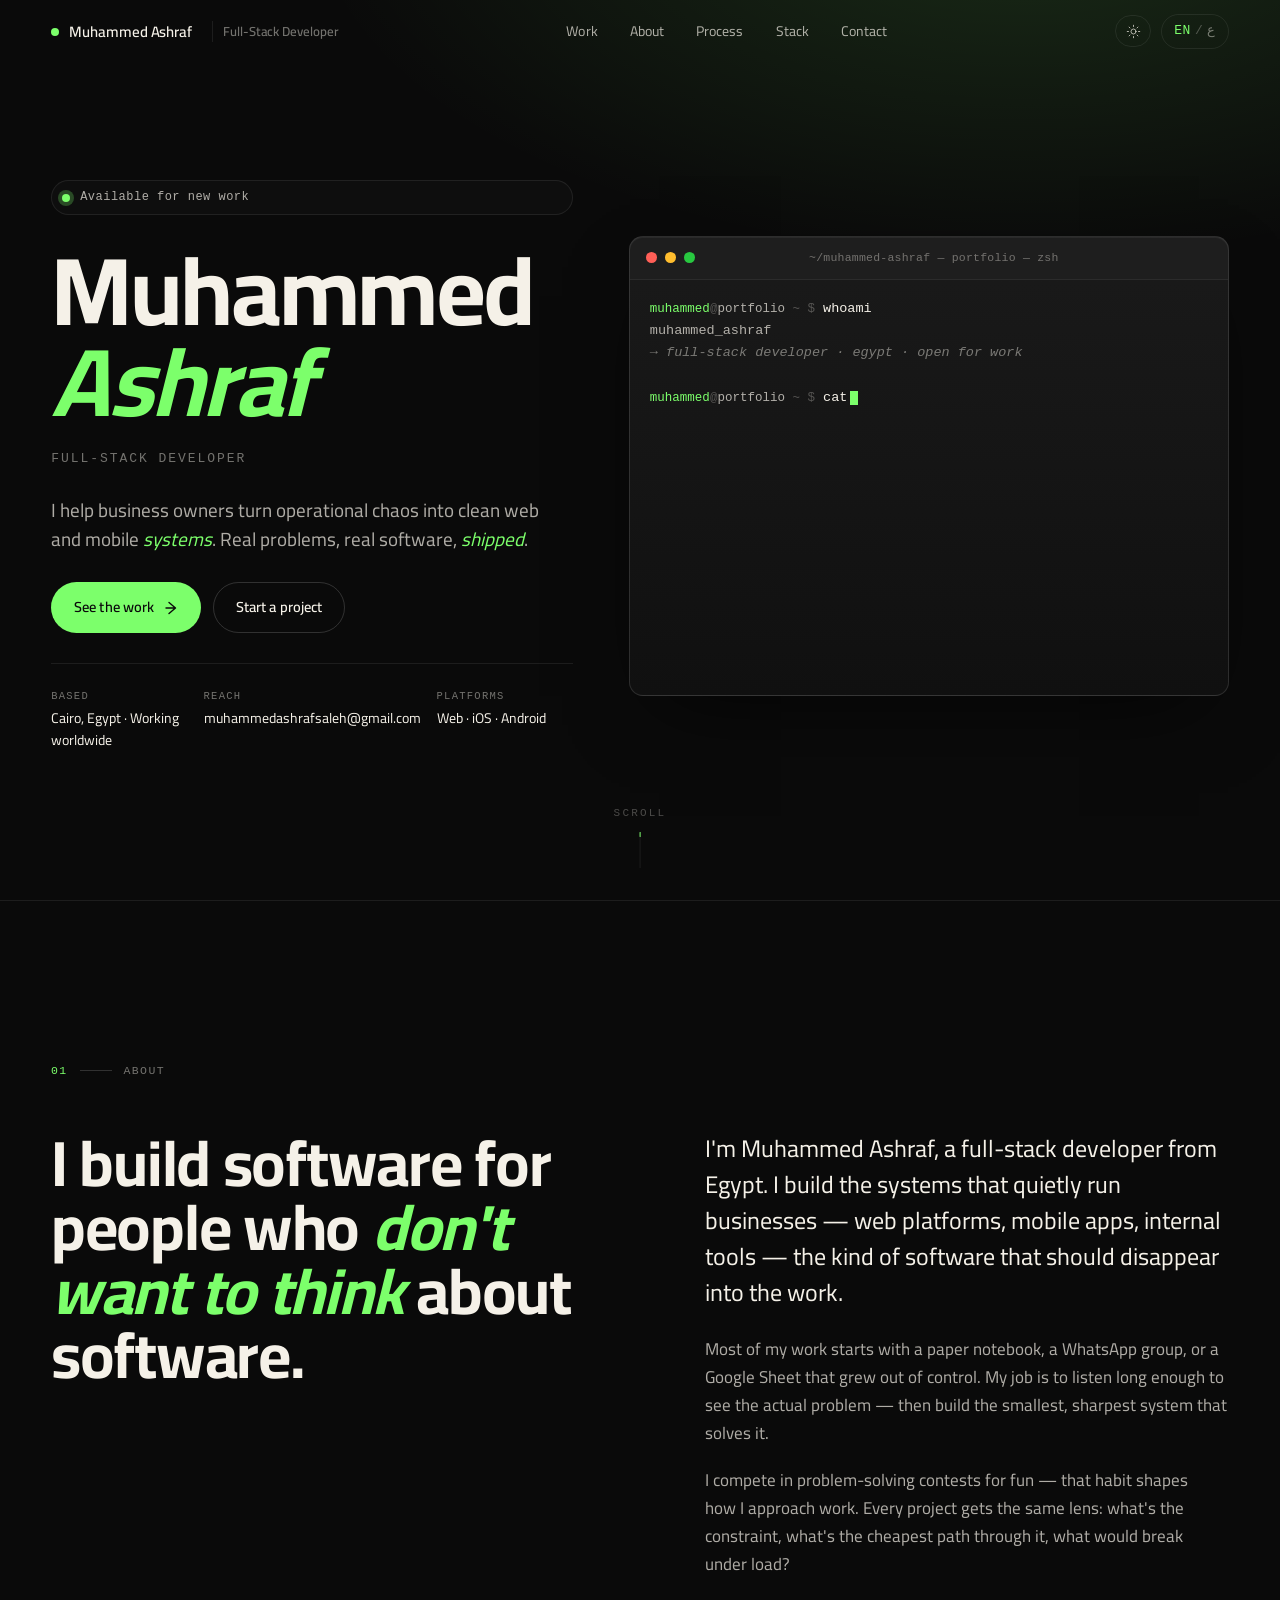
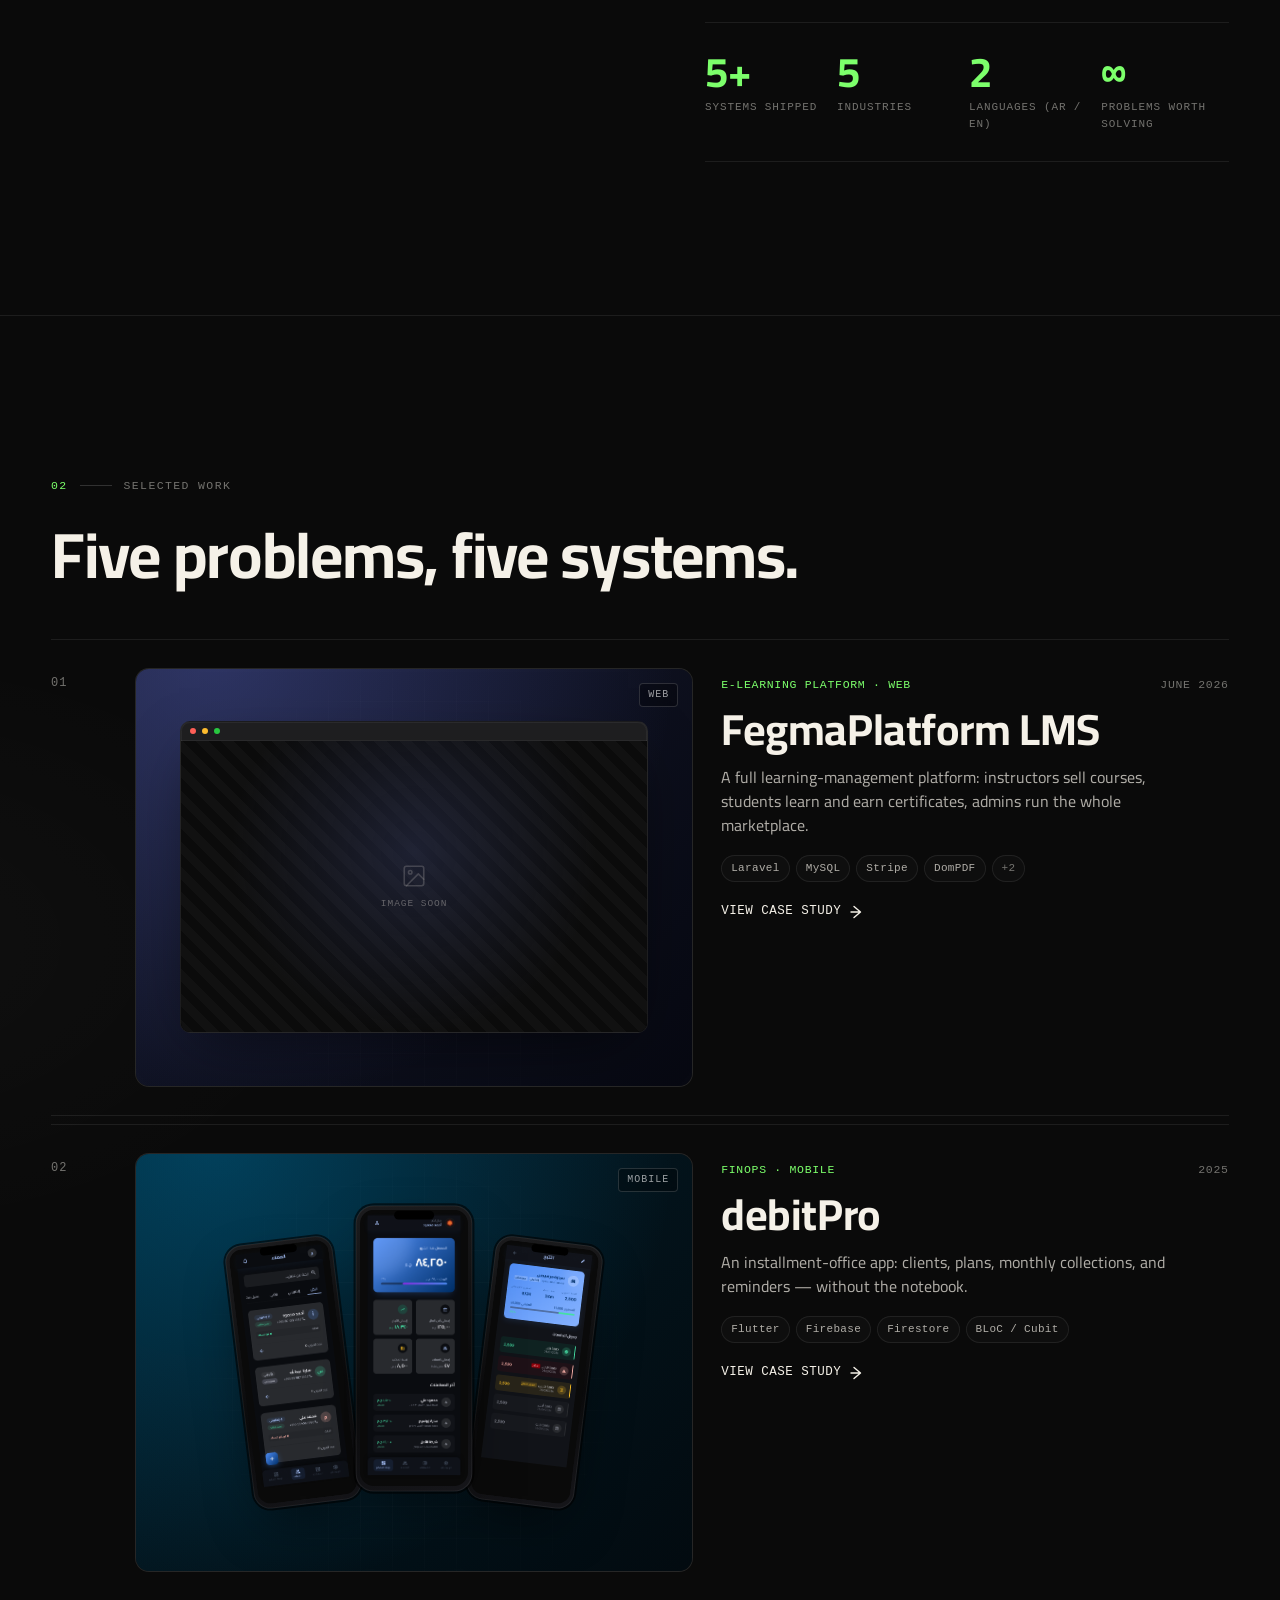
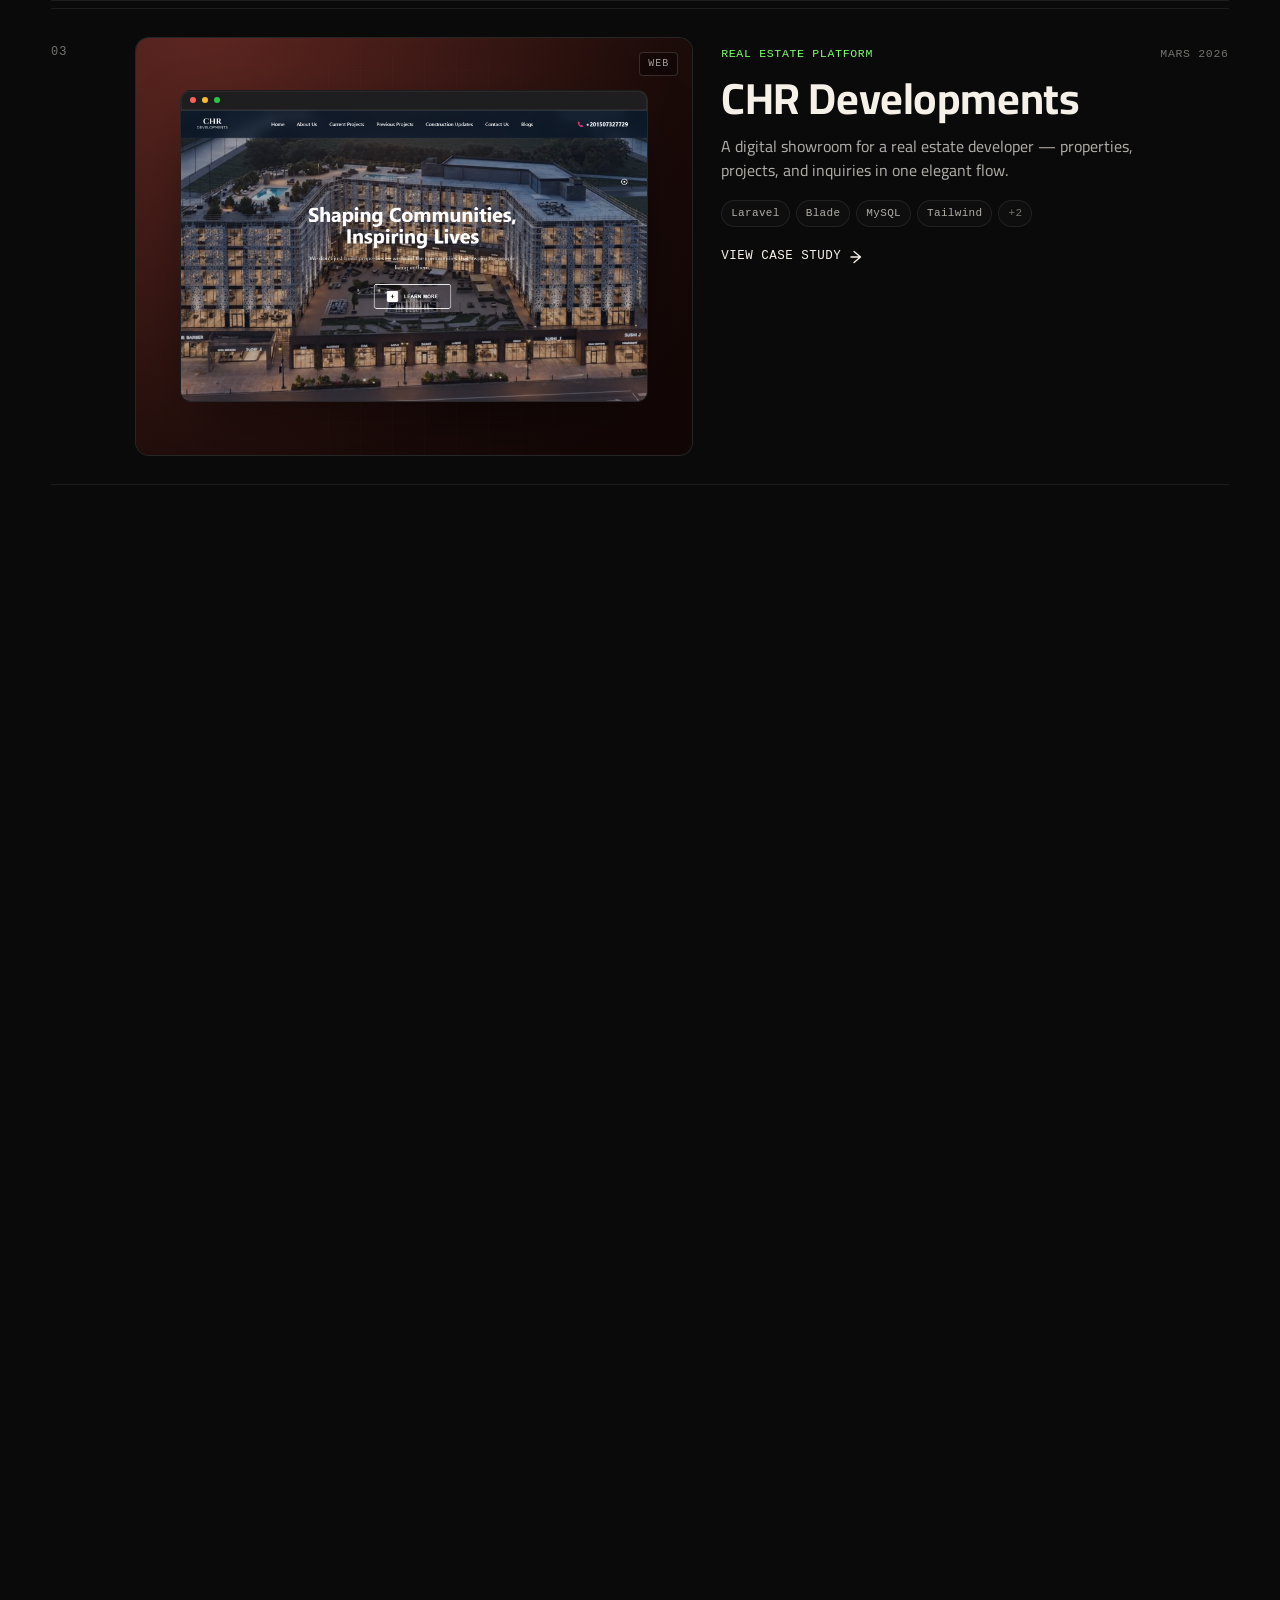
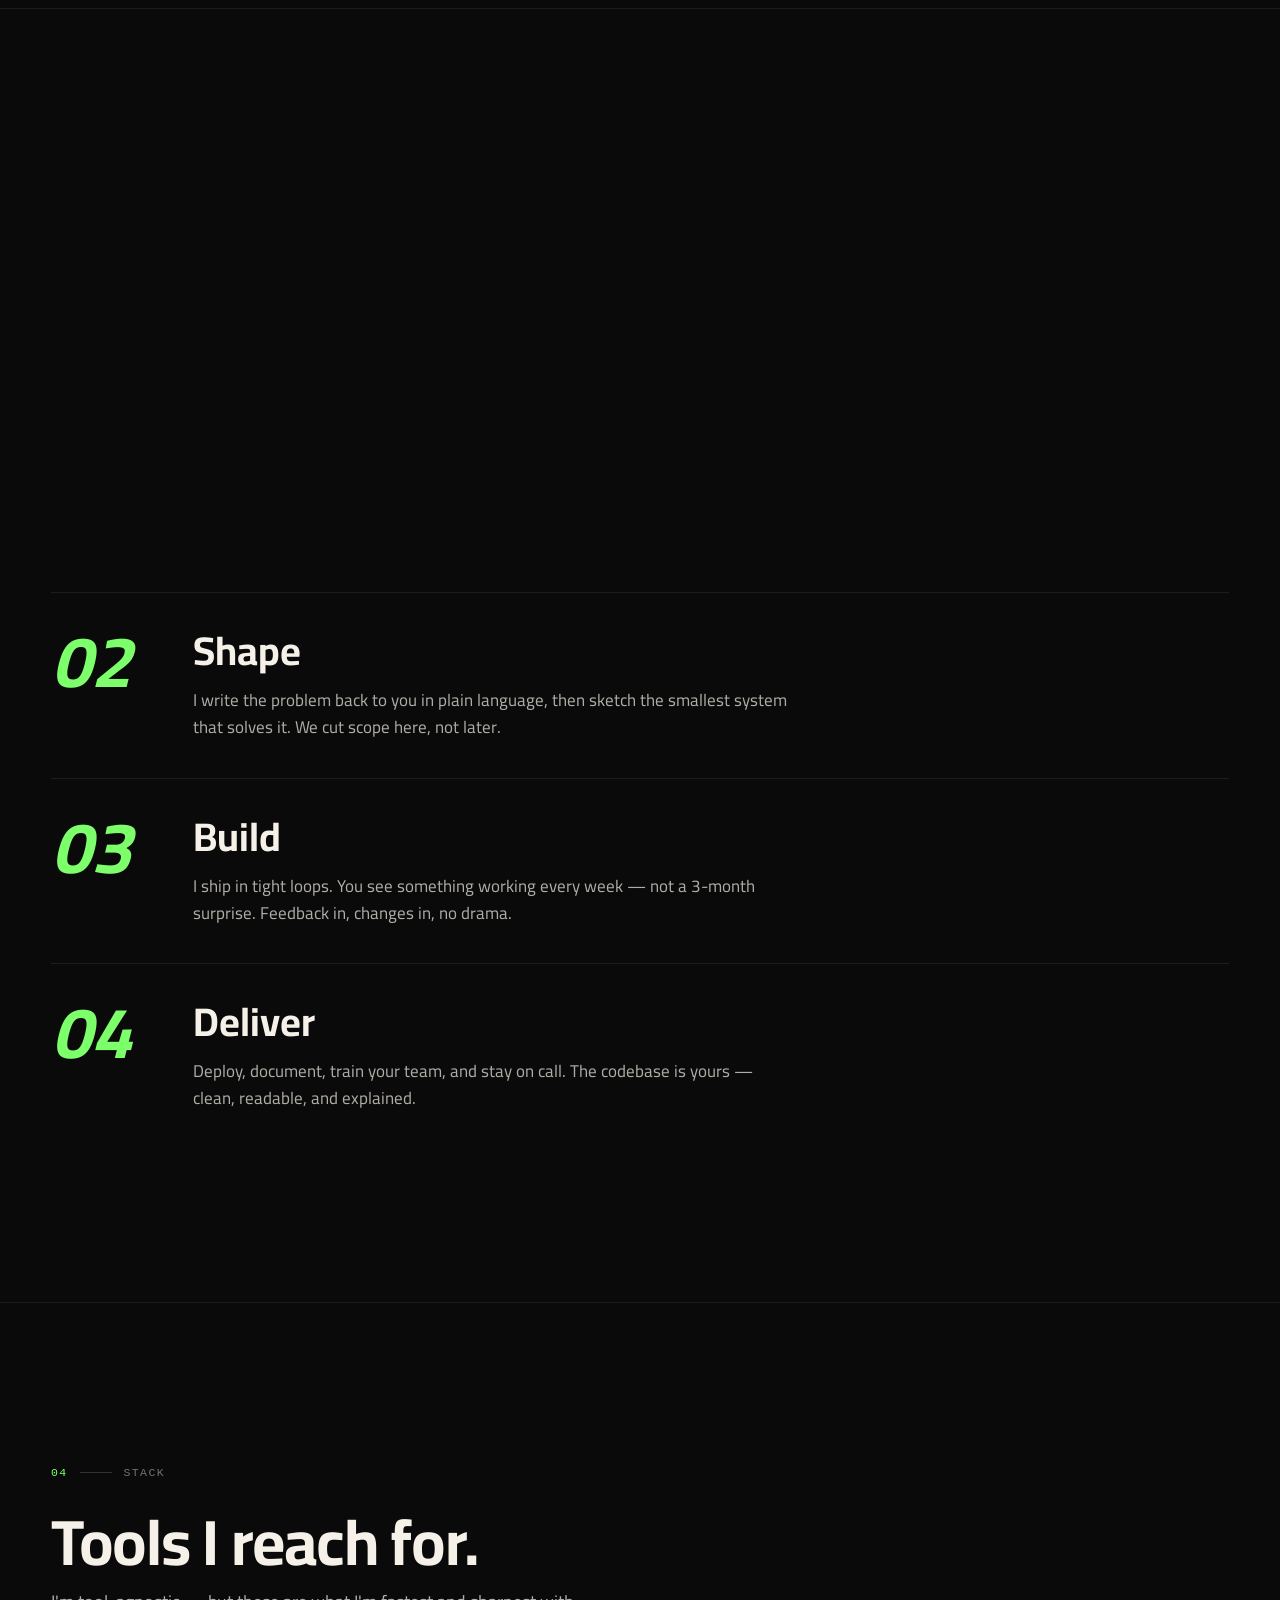
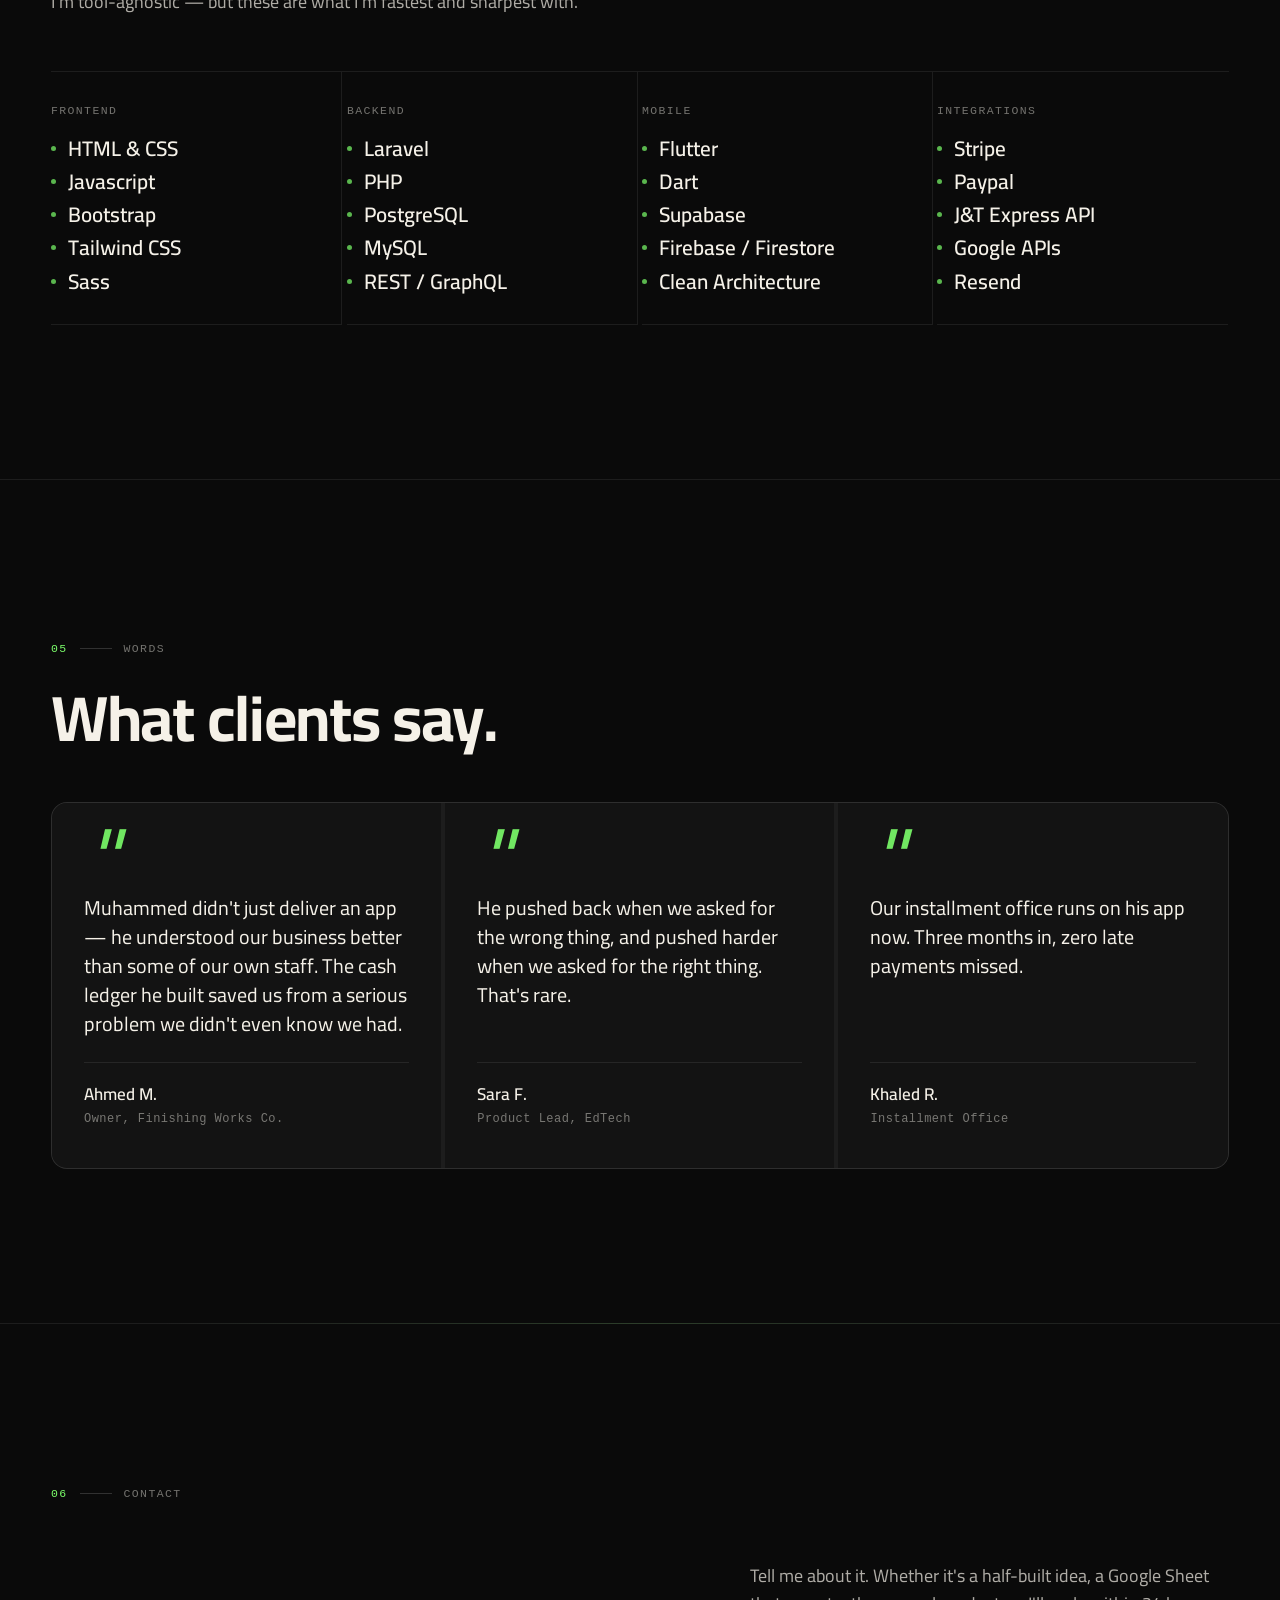
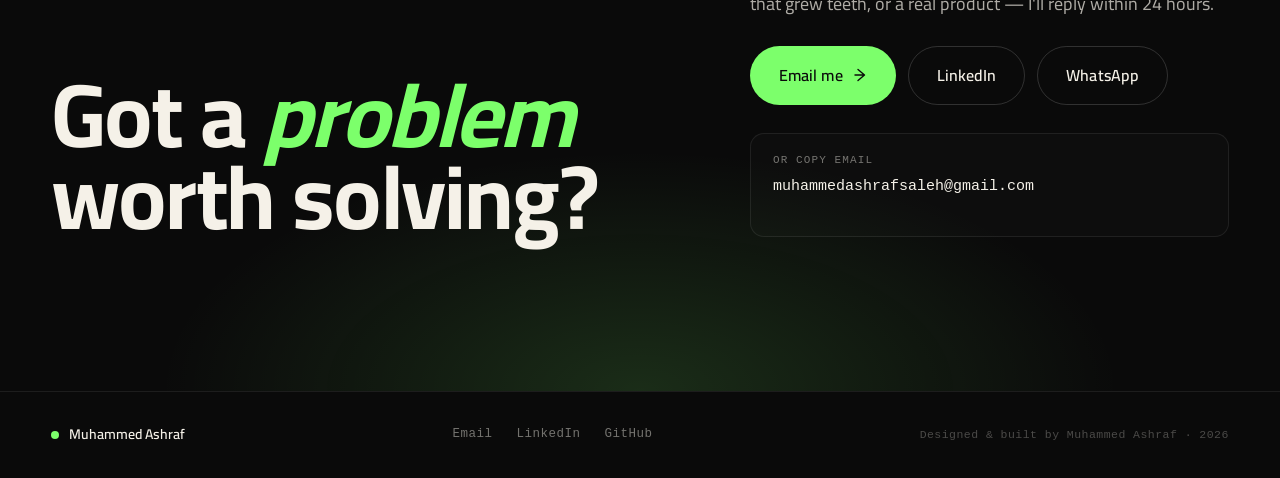
==== index.html @ ae920dc0 "Adding Selected Project" ====
<!doctype html>
<html lang="en" dir="ltr">

<head>
  <meta charset="utf-8" />
  <meta name="viewport" content="width=device-width, initial-scale=1" />
  <title>Muhammed Ashraf — Full-Stack Developer</title>
  <meta name="description" content="Full-stack developer from Egypt. Web platforms, mobile apps, internal tools." />

  <link rel="preconnect" href="https://fonts.googleapis.com" />
  <link rel="preconnect" href="https://fonts.gstatic.com" crossorigin />
  <link href="https://fonts.googleapis.com/css2?family=Cairo:wght@300;400;500;600;700&display=swap" rel="stylesheet" />
  <link rel="stylesheet" href="style.css" />

  <!-- No-flash: set theme + dir before first paint -->
  <script>
    (function () {
      var th = localStorage.getItem("ma_theme") || "dark";
      var lg = localStorage.getItem("ma_lang") || "en";
      document.documentElement.setAttribute("data-theme", th);
      if (lg === "ar") { document.documentElement.lang = "ar"; document.documentElement.dir = "rtl"; }
    })();
  </script>
</head>

<body data-page="home">

  <!-- ── Navbar ──────────────────────────────────────────────────────────── -->
  <nav class="navbar" id="js-navbar">
    <div class="navbar__inner">
      <a href="index.html" class="navbar__brand">
        <span class="navbar__brand-dot"></span>
        <span class="navbar__brand-name">Muhammed Ashraf</span>
        <span class="navbar__brand-role" data-i18n="hero.role">Full-Stack Developer</span>
      </a>
      <div class="navbar__links">
        <button class="navbar__link" data-action="scroll-to" data-target="work" data-i18n="nav.work">Work</button>
        <button class="navbar__link" data-action="scroll-to" data-target="about" data-i18n="nav.about">About</button>
        <button class="navbar__link" data-action="scroll-to" data-target="process"
          data-i18n="nav.process">Process</button>
        <button class="navbar__link" data-action="scroll-to" data-target="stack" data-i18n="nav.stack">Stack</button>
        <button class="navbar__link" data-action="scroll-to" data-target="contact"
          data-i18n="nav.contact">Contact</button>
      </div>
      <div class="navbar__controls">
        <button class="theme-switcher" data-action="toggle-theme" aria-label="Toggle theme"></button>
        <button class="lang-switcher" data-action="toggle-lang" aria-label="Toggle language">
          <span class="lang-switcher__option lang-switcher__option--active" data-lang="en">EN</span>
          <span class="lang-switcher__sep">/</span>
          <span class="lang-switcher__option" data-lang="ar">ع</span>
        </button>
      </div>
    </div>
  </nav>

  <main>
    <!-- ── Hero ──────────────────────────────────────────────────────────── -->
    <section class="hero hero--terminal" id="top">
      <div class="hero__grid page-wrap">
        <div class="hero__left">
          <div class="status-chip">
            <span class="status-chip__pulse">
              <span class="status-chip__pulse-dot"></span>
            </span>
            <span data-i18n="hero.chip">Available for new work</span>
          </div>
          <h1 class="hero__name">Muhammed <em>Ashraf</em></h1>
          <p class="hero__role" data-i18n="hero.role">Full-Stack Developer</p>
          <p class="hero__pitch" data-i18n="hero.pitch">I help business owners turn operational chaos into clean web and
            mobile <em>systems</em>. Real problems, real software, <em>shipped</em>.</p>
          <div class="hero__actions">
            <button class="btn btn--primary" data-action="scroll-to" data-target="work">
              <span data-i18n="hero.cta.work">See the work</span>
              <span data-arrow></span>
            </button>
            <button class="btn btn--ghost" data-action="scroll-to" data-target="contact">
              <span data-i18n="hero.cta.contact">Start a project</span>
            </button>
          </div>
          <dl class="hero__facts">
            <div class="hero__fact">
              <dt data-i18n="hero.based.l">Based</dt>
              <dd data-i18n="hero.based">Cairo, Egypt · Working worldwide</dd>
            </div>
            <div class="hero__fact">
              <dt data-i18n="hero.reach.l">Reach</dt>
              <dd><a href="mailto:muhammedashrafsaleh@gmail.com">muhammedashrafsaleh@gmail.com</a>
              </dd>
            </div>
            <div class="hero__fact">
              <dt data-i18n="hero.platforms.l">Platforms</dt>
              <dd>Web · iOS · Android</dd>
            </div>
          </dl>
        </div>
        <div class="hero__right">
          <div class="terminal">
            <div class="terminal__chrome">
              <span class="terminal__dot terminal__dot--red"></span>
              <span class="terminal__dot terminal__dot--yellow"></span>
              <span class="terminal__dot terminal__dot--green"></span>
              <span class="terminal__title">~/muhammed-ashraf — portfolio — zsh</span>
              <span class="terminal__spacer"></span>
            </div>
            <div class="terminal__body" id="js-terminal-body"></div>
          </div>
        </div>
      </div>
      <div class="scroll-hint" aria-hidden="true">
        <span class="scroll-hint__label">scroll</span>
        <span class="scroll-hint__line"><span class="scroll-hint__dot"></span></span>
      </div>
    </section>

    <!-- ── About ─────────────────────────────────────────────────────────── -->
    <section class="about-section" id="about">
      <div class="page-wrap">
        <div class="anim-reveal">
          <div class="section-label">
            <span class="section-label__num">01</span>
            <span class="section-label__line"></span>
            <span class="section-label__text" data-i18n="about.label">About</span>
          </div>
        </div>
        <div class="about-section__grid">
          <div class="about-section__title-col">
            <div class="anim-reveal anim-reveal--delay-60">
              <h2 class="text-display-2" data-i18n="about.h2">I build software for people who <em>don't want to
                  think</em> about software.</h2>
            </div>
          </div>
          <div class="about-section__body-col">
            <div class="anim-reveal anim-reveal--delay-100">
              <p class="text-lede" data-i18n="about.p1">I'm Muhammed Ashraf, a full-stack developer from Egypt.</p>
            </div>
            <div class="anim-reveal anim-reveal--delay-160">
              <p class="text-body" data-i18n="about.p2">Most of my work starts with a paper notebook, a WhatsApp group,
                or a Google Sheet that grew out of control.</p>
            </div>
            <div class="anim-reveal anim-reveal--delay-220">
              <p class="text-body" data-i18n="about.p3">I compete in problem-solving contests for fun — that habit
                shapes how I approach work.</p>
            </div>
            <div class="anim-reveal anim-reveal--delay-280">
              <div class="about-section__stats">
                <div class="about-section__stat">
                  <span class="about-section__stat-num">5+</span>
                  <span class="about-section__stat-label" data-i18n="about.stat1">Systems shipped</span>
                </div>
                <div class="about-section__stat">
                  <span class="about-section__stat-num">5</span>
                  <span class="about-section__stat-label" data-i18n="about.stat2">Industries</span>
                </div>
                <div class="about-section__stat">
                  <span class="about-section__stat-num">2</span>
                  <span class="about-section__stat-label" data-i18n="about.stat3">Languages (AR / EN)</span>
                </div>
                <div class="about-section__stat">
                  <span class="about-section__stat-num">∞</span>
                  <span class="about-section__stat-label" data-i18n="about.stat4">Problems worth solving</span>
                </div>
              </div>
            </div>
          </div>
        </div>
      </div>
    </section>

    <!-- ── Work ──────────────────────────────────────────────────────────── -->
    <section class="work-section" id="work">
      <div class="page-wrap">
        <div class="anim-reveal">
          <div class="section-label">
            <span class="section-label__num">02</span>
            <span class="section-label__line"></span>
            <span class="section-label__text" data-i18n="work.label">Selected Work</span>
          </div>
        </div>
        <div class="anim-reveal anim-reveal--delay-60">
          <h2 class="text-display-2 work-section__title" data-i18n="work.h2">Five problems, five systems.</h2>
        </div>
        <div class="work-section__list">

          <!-- Card: FegmaPlatform LMS -->
          <div class="anim-reveal anim-reveal--delay-200">
            <article class="project-card">
              <div class="project-card__index">01</div>
              <div class="project-card__cover">
                <div class="proj-cover proj-cover--web proj-cover--lms">
                  <div class="proj-cover__bg"></div>
                  <div class="proj-cover__grid"></div>
                  <div class="proj-cover__browser-wrap">
                    <div class="browser-frame browser-frame--mini">
                      <div class="browser-frame__bar">
                        <div class="browser-frame__dots">
                          <span class="browser-frame__dot"></span>
                          <span class="browser-frame__dot"></span>
                          <span class="browser-frame__dot"></span>
                        </div>
                      </div>
                      <div class="browser-frame__viewport">
                        <div class="media-ph"><svg viewBox="0 0 24 24" fill="none" stroke="currentColor"
                            stroke-width="1.5" stroke-linecap="round" stroke-linejoin="round" aria-hidden="true">
                            <rect x="3" y="3" width="18" height="18" rx="2" />
                            <circle cx="8.5" cy="8.5" r="1.6" />
                            <path d="M21 15l-5-5L5 21" />
                          </svg><span class="media-ph__label">Image soon</span></div>
                      </div>
                    </div>
                  </div>
                  <div class="proj-cover__corner">
                    <span class="proj-cover__type-label">Web</span>
                  </div>
                </div>
              </div>
              <div class="project-card__meta">
                <div class="project-card__header">
                  <span class="project-card__category" data-i18n="lms.category">E-Learning Platform · Web</span>
                  <span class="project-card__year">June 2026</span>
                </div>
                <h3 class="project-card__title" data-i18n="lms.name">FegmaPlatform LMS</h3>
                <p class="project-card__tagline" data-i18n="lms.tagline">A full learning-management platform for
                  students, instructors &amp; admins.</p>
                <div class="project-card__chips">
                  <span class="tech-chip">Laravel</span>
                  <span class="tech-chip">MySQL</span>
                  <span class="tech-chip">Stripe</span>
                  <span class="tech-chip">DomPDF</span>
                  <span class="tech-chip tech-chip--more">+2</span>
                </div>
                <a href="project-lms.html" class="project-card__cta">
                  <span data-i18n="work.view">View case study</span>
                  <span data-arrow></span>
                </a>
              </div>
            </article>
          </div>

          <!-- Card: debitPro -->
          <div class="anim-reveal anim-reveal--delay-140">
            <article class="project-card">
              <div class="project-card__index">02</div>
              <div class="project-card__cover">
                <div class="proj-cover proj-cover--shots proj-cover--debitpro">
                  <div class="proj-cover__bg"></div>
                  <div class="proj-cover__grid"></div>
                  <div class="proj-cover__phones">
                    <div class="proj-cover__phone proj-cover__phone--left">
                      <div class="phone-frame">
                        <div class="phone-frame__bezel">
                          <div class="phone-frame__notch"></div>
                          <div class="phone-frame__screen">
                            <img src="assets/debitpro/p3-1-customers-list.png" alt="" class="phone-frame__shot" loading="lazy" />
                          </div>
                        </div>
                      </div>
                    </div>
                    <div class="proj-cover__phone proj-cover__phone--center">
                      <div class="phone-frame">
                        <div class="phone-frame__bezel">
                          <div class="phone-frame__notch"></div>
                          <div class="phone-frame__screen">
                            <img src="assets/debitpro/dashboard.png" alt="debitPro dashboard" class="phone-frame__shot" loading="lazy" />
                          </div>
                        </div>
                      </div>
                    </div>
                    <div class="proj-cover__phone proj-cover__phone--right">
                      <div class="phone-frame">
                        <div class="phone-frame__bezel">
                          <div class="phone-frame__notch"></div>
                          <div class="phone-frame__screen">
                            <img src="assets/debitpro/p4-4-track-installments.png" alt="" class="phone-frame__shot" loading="lazy" />
                          </div>
                        </div>
                      </div>
                    </div>
                  </div>
                  <div class="proj-cover__corner">
                    <span class="proj-cover__type-label">Mobile</span>
                  </div>
                </div>
              </div>
              <div class="project-card__meta">
                <div class="project-card__header">
                  <span class="project-card__category" data-i18n="dp.category">FinOps · Mobile</span>
                  <span class="project-card__year">2025</span>
                </div>
                <h3 class="project-card__title" data-i18n="dp.name">debitPro</h3>
                <p class="project-card__tagline" data-i18n="dp.tagline">An installment-office app without the notebook.
                </p>
                <div class="project-card__chips">
                  <span class="tech-chip">Flutter</span>
                  <span class="tech-chip">Firebase</span>
                  <span class="tech-chip">Firestore</span>
                  <span class="tech-chip">BLoC / Cubit</span>
                </div>
                <a href="project-mobile.html" class="project-card__cta">
                  <span data-i18n="work.view">View case study</span>
                  <span data-arrow></span>
                </a>
              </div>
            </article>
          </div>

          <!-- Card: CHR Developments -->
          <div class="anim-reveal anim-reveal--delay-80">
            <article class="project-card">
              <div class="project-card__index">03</div>
              <div class="project-card__cover">
                <div class="proj-cover proj-cover--web proj-cover--chr">
                  <div class="proj-cover__bg"></div>
                  <div class="proj-cover__grid"></div>
                  <div class="proj-cover__browser-wrap">
                    <div class="browser-frame browser-frame--mini">
                      <div class="browser-frame__bar">
                        <div class="browser-frame__dots">
                          <span class="browser-frame__dot"></span>
                          <span class="browser-frame__dot"></span>
                          <span class="browser-frame__dot"></span>
                        </div>
                      </div>
                      <div class="browser-frame__viewport">
                        <img src="assets/chr/hero.png" alt="CHR Developments screenshot" loading="lazy" />
                      </div>
                    </div>
                  </div>
                  <div class="proj-cover__corner">
                    <span class="proj-cover__type-label">Web</span>
                  </div>
                </div>
              </div>
              <div class="project-card__meta">
                <div class="project-card__header">
                  <span class="project-card__category" data-i18n="chr.category">Real Estate Platform</span>
                  <span class="project-card__year">Mars 2026</span>
                </div>
                <h3 class="project-card__title" data-i18n="chr.name">CHR Developments</h3>
                <p class="project-card__tagline" data-i18n="chr.tagline">A digital showroom for a real estate developer.
                </p>
                <div class="project-card__chips">
                  <span class="tech-chip">Laravel</span>
                  <span class="tech-chip">Blade</span>
                  <span class="tech-chip">MySQL</span>
                  <span class="tech-chip">Tailwind</span>
                  <span class="tech-chip tech-chip--more">+2</span>
                </div>
                <a href="project-web.html" class="project-card__cta">
                  <span data-i18n="work.view">View case study</span>
                  <span data-arrow></span>
                </a>
              </div>
            </article>
          </div>

          <!-- Card: EUX -->
          <div class="anim-reveal anim-reveal--delay-200">
            <article class="project-card">
              <div class="project-card__index">04</div>
              <div class="project-card__cover">
                <div class="proj-cover proj-cover--shots proj-cover--eux">
                  <div class="proj-cover__bg"></div>
                  <div class="proj-cover__grid"></div>
                  <div class="proj-cover__phones">
                    <div class="proj-cover__phone proj-cover__phone--left">
                      <div class="phone-frame">
                        <div class="phone-frame__bezel">
                          <div class="phone-frame__notch"></div>
                          <div class="phone-frame__screen">
                            <div class="media-ph"><svg viewBox="0 0 24 24" fill="none" stroke="currentColor"
                                stroke-width="1.5" stroke-linecap="round" stroke-linejoin="round" aria-hidden="true">
                                <rect x="3" y="3" width="18" height="18" rx="2" />
                                <circle cx="8.5" cy="8.5" r="1.6" />
                                <path d="M21 15l-5-5L5 21" />
                              </svg><span class="media-ph__label">Image soon</span></div>
                          </div>
                        </div>
                      </div>
                    </div>
                    <div class="proj-cover__phone proj-cover__phone--center">
                      <div class="phone-frame">
                        <div class="phone-frame__bezel">
                          <div class="phone-frame__notch"></div>
                          <div class="phone-frame__screen">
                            <div class="media-ph"><svg viewBox="0 0 24 24" fill="none" stroke="currentColor"
                                stroke-width="1.5" stroke-linecap="round" stroke-linejoin="round" aria-hidden="true">
                                <rect x="3" y="3" width="18" height="18" rx="2" />
                                <circle cx="8.5" cy="8.5" r="1.6" />
                                <path d="M21 15l-5-5L5 21" />
                              </svg><span class="media-ph__label">Image soon</span></div>
                          </div>
                        </div>
                      </div>
                    </div>
                    <div class="proj-cover__phone proj-cover__phone--right">
                      <div class="phone-frame">
                        <div class="phone-frame__bezel">
                          <div class="phone-frame__notch"></div>
                          <div class="phone-frame__screen">
                            <div class="media-ph"><svg viewBox="0 0 24 24" fill="none" stroke="currentColor"
                                stroke-width="1.5" stroke-linecap="round" stroke-linejoin="round" aria-hidden="true">
                                <rect x="3" y="3" width="18" height="18" rx="2" />
                                <circle cx="8.5" cy="8.5" r="1.6" />
                                <path d="M21 15l-5-5L5 21" />
                              </svg><span class="media-ph__label">Image soon</span></div>
                          </div>
                        </div>
                      </div>
                    </div>
                  </div>
                  <div class="proj-cover__corner">
                    <span class="proj-cover__type-label">Mobile</span>
                  </div>
                </div>
              </div>
              <div class="project-card__meta">
                <div class="project-card__header">
                  <span class="project-card__category" data-i18n="eux.category">Logistics · Mobile</span>
                  <span class="project-card__year">Jan 2026</span>
                </div>
                <h3 class="project-card__title" data-i18n="eux.name">EUX Client App</h3>
                <p class="project-card__tagline" data-i18n="eux.tagline">An Arabic-first shipping app with live J&amp;T
                  Express tracking.</p>
                <div class="project-card__chips">
                  <span class="tech-chip">Flutter</span>
                  <span class="tech-chip">Firebase</span>
                  <span class="tech-chip">Firestore</span>
                  <span class="tech-chip">J&amp;T API</span>
                </div>
                <a href="project-eux.html" class="project-card__cta">
                  <span data-i18n="work.view">View case study</span>
                  <span data-arrow></span>
                </a>
              </div>
            </article>
          </div>
          
          <!-- Card: Cashes -->
          <div class="anim-reveal anim-reveal--delay-200">
            <article class="project-card">
              <div class="project-card__index">05</div>
              <div class="project-card__cover">
                <div class="proj-cover proj-cover--shots proj-cover--cashes">
                  <div class="proj-cover__bg"></div>
                  <div class="proj-cover__grid"></div>
                  <div class="proj-cover__phones">
                    <div class="proj-cover__phone proj-cover__phone--left">
                      <div class="phone-frame">
                        <div class="phone-frame__bezel">
                          <div class="phone-frame__notch"></div>
                          <div class="phone-frame__screen">
                            <div class="media-ph"><svg viewBox="0 0 24 24" fill="none" stroke="currentColor"
                                stroke-width="1.5" stroke-linecap="round" stroke-linejoin="round" aria-hidden="true">
                                <rect x="3" y="3" width="18" height="18" rx="2" />
                                <circle cx="8.5" cy="8.5" r="1.6" />
                                <path d="M21 15l-5-5L5 21" />
                              </svg><span class="media-ph__label">Image soon</span></div>
                          </div>
                        </div>
                      </div>
                    </div>
                    <div class="proj-cover__phone proj-cover__phone--center">
                      <div class="phone-frame">
                        <div class="phone-frame__bezel">
                          <div class="phone-frame__notch"></div>
                          <div class="phone-frame__screen">
                            <div class="media-ph"><svg viewBox="0 0 24 24" fill="none" stroke="currentColor"
                                stroke-width="1.5" stroke-linecap="round" stroke-linejoin="round" aria-hidden="true">
                                <rect x="3" y="3" width="18" height="18" rx="2" />
                                <circle cx="8.5" cy="8.5" r="1.6" />
                                <path d="M21 15l-5-5L5 21" />
                              </svg><span class="media-ph__label">Image soon</span></div>
                          </div>
                        </div>
                      </div>
                    </div>
                    <div class="proj-cover__phone proj-cover__phone--right">
                      <div class="phone-frame">
                        <div class="phone-frame__bezel">
                          <div class="phone-frame__notch"></div>
                          <div class="phone-frame__screen">
                            <div class="media-ph"><svg viewBox="0 0 24 24" fill="none" stroke="currentColor"
                                stroke-width="1.5" stroke-linecap="round" stroke-linejoin="round" aria-hidden="true">
                                <rect x="3" y="3" width="18" height="18" rx="2" />
                                <circle cx="8.5" cy="8.5" r="1.6" />
                                <path d="M21 15l-5-5L5 21" />
                              </svg><span class="media-ph__label">Image soon</span></div>
                          </div>
                        </div>
                      </div>
                    </div>
                  </div>
                  <div class="proj-cover__corner">
                    <span class="proj-cover__type-label">Mobile</span>
                  </div>
                </div>
              </div>
              <div class="project-card__meta">
                <div class="project-card__header">
                  <span class="project-card__category" data-i18n="cashes.category">Construction SaaS · Mobile</span>
                  <span class="project-card__year">Nov 2024</span>
                </div>
                <h3 class="project-card__title" data-i18n="cashes.name">Cashes</h3>
                <p class="project-card__tagline" data-i18n="cashes.tagline">A multi-tenant cash &amp; invoicing app for
                  finishing companies.</p>
                <div class="project-card__chips">
                  <span class="tech-chip">Flutter</span>
                  <span class="tech-chip">Supabase</span>
                  <span class="tech-chip">PostgreSQL</span>
                  <span class="tech-chip">Cubit</span>
                </div>
                <a href="project-cashes.html" class="project-card__cta">
                  <span data-i18n="work.view">View case study</span>
                  <span data-arrow></span>
                </a>
              </div>
            </article>
          </div>

        </div>
      </div>
    </section>

    <!-- ── Process ───────────────────────────────────────────────────────── -->
    <section class="process-section" id="process">
      <div class="page-wrap">
        <div class="anim-reveal">
          <div class="section-label">
            <span class="section-label__num">03</span>
            <span class="section-label__line"></span>
            <span class="section-label__text" data-i18n="process.label">Process</span>
          </div>
        </div>
        <div class="anim-reveal anim-reveal--delay-60">
          <h2 class="text-display-2" data-i18n="process.h2">How a project moves from problem to solution.</h2>
        </div>
        <div class="process-section__list">
          <div class="anim-reveal anim-reveal--delay-100">
            <div class="process-section__row">
              <div class="process-section__num">01</div>
              <div class="process-section__content">
                <h3 class="process-section__step-title" data-i18n="process.01.title">Discovery</h3>
                <p class="process-section__step-body" data-i18n="process.01.body">I sit with you and watch how the work
                  actually happens today.</p>
              </div>
            </div>
          </div>
          <div class="anim-reveal anim-reveal--delay-160">
            <div class="process-section__row">
              <div class="process-section__num">02</div>
              <div class="process-section__content">
                <h3 class="process-section__step-title" data-i18n="process.02.title">Shape</h3>
                <p class="process-section__step-body" data-i18n="process.02.body">I write the problem back to you in
                  plain language, then sketch the smallest system.</p>
              </div>
            </div>
          </div>
          <div class="anim-reveal anim-reveal--delay-220">
            <div class="process-section__row">
              <div class="process-section__num">03</div>
              <div class="process-section__content">
                <h3 class="process-section__step-title" data-i18n="process.03.title">Build</h3>
                <p class="process-section__step-body" data-i18n="process.03.body">I ship in tight loops. You see
                  something working every week.</p>
              </div>
            </div>
          </div>
          <div class="anim-reveal anim-reveal--delay-280">
            <div class="process-section__row">
              <div class="process-section__num">04</div>
              <div class="process-section__content">
                <h3 class="process-section__step-title" data-i18n="process.04.title">Deliver</h3>
                <p class="process-section__step-body" data-i18n="process.04.body">Deploy, document, train your team, and
                  stay on call.</p>
              </div>
            </div>
          </div>
        </div>
      </div>
    </section>

    <!-- ── Stack ─────────────────────────────────────────────────────────── -->
    <section class="stack-section" id="stack">
      <div class="page-wrap">
        <div class="anim-reveal">
          <div class="section-label">
            <span class="section-label__num">04</span>
            <span class="section-label__line"></span>
            <span class="section-label__text" data-i18n="stack.label">Stack</span>
          </div>
        </div>
        <div class="anim-reveal anim-reveal--delay-60">
          <h2 class="text-display-2" data-i18n="stack.h2">Tools I reach for.</h2>
        </div>
        <div class="anim-reveal anim-reveal--delay-100">
          <p class="text-section-sub" data-i18n="stack.subtitle">I'm tool-agnostic — but these are what I'm fastest and
            sharpest with.</p>
        </div>
        <div class="stack-section__grid">
          <div class="anim-reveal stack-section__group anim-reveal--delay-140">
            <h3 class="stack-section__group-label" data-i18n="stack.frontend">Frontend</h3>
            <ul class="stack-section__items">
              <li class="stack-section__item"><span class="stack-section__item-dot"></span>HTML & CSS</li>
              <li class="stack-section__item"><span class="stack-section__item-dot"></span>Javascript</li>
              <li class="stack-section__item"><span class="stack-section__item-dot"></span>Bootstrap</li>
              <li class="stack-section__item"><span class="stack-section__item-dot"></span>Tailwind CSS</li>
              <li class="stack-section__item"><span class="stack-section__item-dot"></span>Sass</li>
            </ul>
          </div>
          <div class="anim-reveal stack-section__group anim-reveal--delay-200">
            <h3 class="stack-section__group-label" data-i18n="stack.backend">Backend</h3>
            <ul class="stack-section__items">
              <li class="stack-section__item"><span class="stack-section__item-dot"></span>Laravel</li>
              <li class="stack-section__item"><span class="stack-section__item-dot"></span>PHP</li>
              <li class="stack-section__item"><span class="stack-section__item-dot"></span>PostgreSQL</li>
              <li class="stack-section__item"><span class="stack-section__item-dot"></span>MySQL</li>
              <li class="stack-section__item"><span class="stack-section__item-dot"></span>REST / GraphQL</li>
            </ul>
          </div>
          <div class="anim-reveal stack-section__group anim-reveal--delay-260">
            <h3 class="stack-section__group-label" data-i18n="stack.data">Mobile</h3>
            <ul class="stack-section__items">
              <li class="stack-section__item"><span class="stack-section__item-dot"></span>Flutter</li>
              <li class="stack-section__item"><span class="stack-section__item-dot"></span>Dart</li>
              <li class="stack-section__item"><span class="stack-section__item-dot"></span>Supabase</li>
              <li class="stack-section__item"><span class="stack-section__item-dot"></span>Firebase / Firestore</li>
              <li class="stack-section__item"><span class="stack-section__item-dot"></span>Clean Architecture</li>
            </ul>
          </div>
          <div class="anim-reveal stack-section__group anim-reveal--delay-320">
            <h3 class="stack-section__group-label" data-i18n="stack.int">Integrations</h3>
            <ul class="stack-section__items">
              <li class="stack-section__item"><span class="stack-section__item-dot"></span>Stripe</li>
              <li class="stack-section__item"><span class="stack-section__item-dot"></span>Paypal</li>
              <li class="stack-section__item"><span class="stack-section__item-dot"></span>J&amp;T Express API</li>
              <li class="stack-section__item"><span class="stack-section__item-dot"></span>Google APIs</li>
              <li class="stack-section__item"><span class="stack-section__item-dot"></span>Resend</li>
            </ul>
          </div>
        </div>
      </div>
    </section>

    <!-- ── Testimonials ───────────────────────────────────────────────────── -->
    <section class="testimonials-section" id="testimonials">
      <div class="page-wrap">
        <div class="anim-reveal">
          <div class="section-label">
            <span class="section-label__num">05</span>
            <span class="section-label__line"></span>
            <span class="section-label__text" data-i18n="testi.label">Words</span>
          </div>
        </div>
        <div class="anim-reveal anim-reveal--delay-60">
          <h2 class="text-display-2 testimonials-section__title" data-i18n="testi.h2">What clients say.</h2>
        </div>
        <div class="anim-reveal anim-reveal--delay-120">
          <div class="testimonials-section__grid">
            <div class="testimonial-card">
              <div class="testimonial-card__quote-mark" aria-hidden="true">"</div>
              <p class="testimonial-card__quote" data-i18n="testi.q1">Muhammed didn't just deliver an app — he
                understood our business better than some of our own staff.</p>
              <div class="testimonial-card__person">
                <span class="testimonial-card__name">Ahmed M.</span>
                <span class="testimonial-card__role" data-i18n="testi.q1.role">Owner, Finishing Works Co.</span>
              </div>
            </div>
            <div class="testimonial-card">
              <div class="testimonial-card__quote-mark" aria-hidden="true">"</div>
              <p class="testimonial-card__quote" data-i18n="testi.q2">He pushed back when we asked for the wrong thing,
                and pushed harder when we asked for the right thing. That's rare.</p>
              <div class="testimonial-card__person">
                <span class="testimonial-card__name">Sara F.</span>
                <span class="testimonial-card__role" data-i18n="testi.q2.role">Product Lead, EdTech</span>
              </div>
            </div>
            <div class="testimonial-card">
              <div class="testimonial-card__quote-mark" aria-hidden="true">"</div>
              <p class="testimonial-card__quote" data-i18n="testi.q3">Our installment office runs on his app now. Three
                months in, zero late payments missed.</p>
              <div class="testimonial-card__person">
                <span class="testimonial-card__name">Khaled R.</span>
                <span class="testimonial-card__role" data-i18n="testi.q3.role">Installment Office</span>
              </div>
            </div>
          </div>
        </div>
      </div>
    </section>

    <!-- ── Contact ───────────────────────────────────────────────────────── -->
    <section class="contact-section" id="contact">
      <div class="page-wrap">
        <div class="anim-reveal">
          <div class="section-label">
            <span class="section-label__num">06</span>
            <span class="section-label__line"></span>
            <span class="section-label__text" data-i18n="contact.label">Contact</span>
          </div>
        </div>
        <div class="contact-section__grid">
          <div class="anim-reveal anim-reveal--delay-60">
            <h2 class="contact-section__title" data-i18n="contact.h1">Got a <em>problem</em><br>worth solving?</h2>
          </div>
          <div class="anim-reveal anim-reveal--delay-120">
            <div class="contact-section__right">
              <p class="contact-section__body" data-i18n="contact.body">Tell me about it. Whether it's a half-built
                idea, a Google Sheet that grew teeth, or a real product — I'll reply within 24 hours.</p>
              <div class="contact-section__actions">
                <a href="mailto:muhammedashrafsaleh@gmail.com" class="btn btn--primary btn--lg">
                  <span data-i18n="contact.email.btn">Email me</span>
                  <span data-arrow></span>
                </a>
                <a href="https://www.linkedin.com/in/muhammedashrafsaleh/" target="_blank" rel="noreferrer"
                  class="btn btn--ghost btn--lg">
                  <span data-i18n="contact.linkedin.btn">LinkedIn</span>
                </a>
                <a href="https://wa.me/201500060828" target="_blank" rel="noreferrer" class="btn btn--ghost btn--lg">
                  <span data-i18n="contact.whatsapp.btn">WhatsApp</span>
                </a>
              </div>
              <button class="contact-section__email-copy" data-action="copy-email">
                <span class="contact-section__email-label" data-i18n="contact.copy.label">Or copy email</span>
                <span class="contact-section__email-value"><a
                    href="mailto:muhammedashrafsaleh@gmail.com">muhammedashrafsaleh@gmail.com</a></span>
                <span class="contact-section__copy-feedback"></span>
              </button>
            </div>
          </div>
        </div>
      </div>
    </section>
  </main>

  <!-- ── Footer ────────────────────────────────────────────────────────── -->
  <footer class="site-footer">
    <div class="page-wrap site-footer__inner">
      <div class="site-footer__brand">
        <span class="navbar__brand-dot"></span>
        <span>Muhammed Ashraf</span>
      </div>
      <div class="site-footer__links">
        <a href="mailto:muhammedashrafsaleh@gmail.com">Email</a>
        <a href="https://www.linkedin.com/in/muhammedashrafsaleh/" target="_blank" rel="noreferrer">LinkedIn</a>
        <a href="https://github.com/" target="_blank" rel="noreferrer">GitHub</a>
      </div>
      <div class="site-footer__copy" data-i18n="footer.copy">Designed &amp; built by Muhammed Ashraf · 2026</div>
    </div>
  </footer>

  <script data-cfasync="false" src="/cdn-cgi/scripts/5c5dd728/cloudflare-static/email-decode.min.js"></script>
  <script src="main.js"></script>
</body>

</html>
---- style.css ----
/* ─────────────────────────────────────────────────────────────────────────
   Muhammed Ashraf — Portfolio  ·  style.css
   BEM · Mobile-first · Cairo (Google Fonts) · Light/Dark theming
   ───────────────────────────────────────────────────────────────────────── */

/* ── Minimal Reset ─────────────────────────────────────────────────────── */
*, *::before, *::after { box-sizing: border-box; margin: 0; padding: 0; }
html { scroll-behavior: smooth; }
img, svg { display: block; max-width: 100%; }
ul, ol { list-style: none; }
button { cursor: pointer; background: none; border: none; font: inherit; color: inherit; }
a { color: inherit; text-decoration: none; }

/* ── CSS Variables — Light (:root) ─────────────────────────────────────── */
:root {
  --bg:            #faf8f3;
  --bg-alt:        #f3efe5;
  --surface-1:     #ffffff;
  --surface-2:     #f6f2e8;
  --border:        rgba(10, 10, 10, 0.10);
  --border-strong: rgba(10, 10, 10, 0.22);
  --text:          #0a0a0a;
  --text-secondary: rgba(10, 10, 10, 0.70);
  --text-muted:    rgba(10, 10, 10, 0.50);
  --text-faint:    rgba(10, 10, 10, 0.32);
  --accent:        #178a2c;
  --accent-soft:   rgba(23, 138, 44, 0.16);
  --accent-dark:   #0d5a1c;
  --accent-hue:    145;
  --bg-overlay:    rgba(10, 10, 10, 0.035);
  color-scheme: light;

  --font-display: "Cairo", ui-serif, Georgia, serif;
  --font-body:    "Cairo", ui-sans-serif, system-ui, sans-serif;
  --font-mono:    "JetBrains Mono", "Cascadia Code", ui-monospace, Menlo, monospace;

  --nav-h:     64px;
  --container: 1280px;
  --pad-x:     clamp(20px, 4vw, 56px);
  --ease-out:  cubic-bezier(0.22, 1, 0.36, 1);
  --ease-spring: cubic-bezier(0.34, 1.56, 0.64, 1);
}

/* ── CSS Variables — Dark ──────────────────────────────────────────────── */
[data-theme="dark"] {
  --bg:            #0a0a0a;
  --bg-alt:        #0e0e0e;
  --surface-1:     #131313;
  --surface-2:     #191919;
  --border:        rgba(255, 255, 255, 0.08);
  --border-strong: rgba(255, 255, 255, 0.16);
  --text:          #f5f1e8;
  --text-secondary: rgba(245, 241, 232, 0.7);
  --text-muted:    rgba(245, 241, 232, 0.45);
  --text-faint:    rgba(245, 241, 232, 0.28);
  --accent:        #7CFF6B;
  --accent-soft:   rgba(124, 255, 107, 0.14);
  --accent-dark:   #1f3d1c;
  --accent-hue:    132;
  --bg-overlay:    rgba(255, 255, 255, 0.025);
  color-scheme: dark;
}

/* ── Base ──────────────────────────────────────────────────────────────── */
html, body {
  background-color: var(--bg);
  background-image:
    radial-gradient(1200px 600px at 80% -100px, var(--accent-soft), transparent 60%),
    radial-gradient(800px 500px at -10% 30%, var(--bg-overlay), transparent 60%);
  color: var(--text);
  font-family: var(--font-body);
  font-size: 17px;
  line-height: 1.55;
  -webkit-font-smoothing: antialiased;
  text-rendering: optimizeLegibility;
  overflow-x: hidden;
  min-height: 100vh;
}
html[dir="rtl"] body {
  background-image:
    radial-gradient(1200px 600px at 20% -100px, var(--accent-soft), transparent 60%),
    radial-gradient(800px 500px at 110% 30%, var(--bg-overlay), transparent 60%);
}
::selection { background: var(--accent); color: #0a0a0a; }
[data-theme="light"] ::selection { color: #ffffff; }
em { font-style: italic; color: var(--accent); }
html[dir="rtl"] em { font-style: normal; color: var(--accent); }

/* ── Typography utilities ──────────────────────────────────────────────── */
.text-display-1, .text-display-2,
.pp-hero__title, .contact-section__title {
  font-family: var(--font-display);
  font-weight: 700;
  letter-spacing: -0.02em;
  line-height: 0.95;
  color: var(--text);
}
html[dir="rtl"] .text-display-1,
html[dir="rtl"] .text-display-2,
html[dir="rtl"] .pp-hero__title,
html[dir="rtl"] .contact-section__title { line-height: 1.1; letter-spacing: 0; }

.text-display-1 { font-size: clamp(52px, 8vw, 120px); }
.text-display-2 { font-size: clamp(36px, 5vw, 76px); line-height: 1.0; }

.text-lede {
  font-size: clamp(19px, 2vw, 24px);
  line-height: 1.5;
  color: var(--text);
  margin-bottom: 24px;
  font-weight: 400;
}
.text-body {
  font-size: 17px;
  line-height: 1.65;
  color: var(--text-secondary);
  margin-bottom: 18px;
  text-wrap: pretty;
}
.text-section-sub {
  font-size: 18px;
  color: var(--text-secondary);
  max-width: 60ch;
  margin-top: 14px;
}

/* ── Layout — shared page wrapper ─────────────────────────────────────── */
.page-wrap {
  max-width: var(--container);
  margin-inline: auto;
  padding-inline: var(--pad-x);
}

/* ── Keyframes ─────────────────────────────────────────────────────────── */
@keyframes brandPulse {
  0%, 100% { box-shadow: 0 0 0 0 var(--accent-soft); }
  50%       { box-shadow: 0 0 0 6px transparent; }
}
@keyframes chipPing {
  0%   { transform: scale(0.6); opacity: 0.4; }
  100% { transform: scale(1.9); opacity: 0; }
}
@keyframes heroLineIn {
  from { transform: translateY(56px); opacity: 0; }
  to   { transform: translateY(0);    opacity: 1; }
}
@keyframes scrollDot {
  0%   { top: 0;    opacity: 0; }
  20%  { opacity: 1; }
  80%  { opacity: 1; }
  100% { top: 32px; opacity: 0; }
}
@keyframes cursorBlink { 50% { opacity: 0; } }
@keyframes barGrow { from { width: 0 !important; } }
@keyframes cellPop { from { transform: scale(0.4); opacity: 0; } to { transform: scale(1); opacity: 1; } }
@keyframes spin { to { transform: rotate(360deg); } }

/* ── Scroll reveal ─────────────────────────────────────────────────────── */
.anim-reveal {
  opacity: 0;
  transform: translateY(26px);
  transition: opacity 680ms var(--ease-out), transform 680ms var(--ease-out);
  will-change: opacity, transform;
}
.anim-reveal.anim-reveal--visible { opacity: 1; transform: none; }
@media (prefers-reduced-motion: reduce) {
  .anim-reveal { opacity: 1; transform: none; transition: none; }
}

/* ── Section label ─────────────────────────────────────────────────────── */
.section-label {
  display: inline-flex;
  align-items: center;
  gap: 12px;
  font-family: var(--font-mono);
  font-size: 11.5px;
  letter-spacing: 0.12em;
  text-transform: uppercase;
  color: var(--text-muted);
  margin-bottom: 28px;
}
.section-label__num  { color: var(--accent); font-weight: 500; }
.section-label__line { width: 32px; height: 1px; background: var(--border-strong); }
.section-label__text { font-weight: 500; }

/* ── Navbar ────────────────────────────────────────────────────────────── */
.navbar {
  position: fixed;
  inset: 0 0 auto;
  height: var(--nav-h);
  z-index: 50;
  display: flex;
  align-items: center;
  transition: background 280ms var(--ease-out), border-color 280ms;
  border-bottom: 1px solid transparent;
}
.navbar--scrolled {
  background: rgba(10, 10, 10, 0.70);
  backdrop-filter: blur(20px) saturate(140%);
  -webkit-backdrop-filter: blur(20px) saturate(140%);
  border-bottom-color: var(--border);
}
[data-theme="light"] .navbar--scrolled {
  background: rgba(250, 248, 243, 0.78);
}
.navbar__inner {
  width: 100%;
  max-width: var(--container);
  margin-inline: auto;
  padding-inline: var(--pad-x);
  display: flex;
  align-items: center;
  justify-content: space-between;
  gap: 24px;
}
.navbar__brand {
  display: inline-flex;
  align-items: center;
  gap: 10px;
  font-weight: 600;
  font-size: 15px;
  letter-spacing: -0.005em;
}
.navbar__brand-dot {
  width: 8px; height: 8px;
  border-radius: 50%;
  background: var(--accent);
  animation: brandPulse 2.4s ease-in-out infinite;
  flex-shrink: 0;
}
.navbar__brand-name  { color: var(--text); }
.navbar__brand-role  {
  color: var(--text-muted);
  font-size: 13px;
  padding-inline-start: 10px;
  margin-inline-start: 10px;
  border-inline-start: 1px solid var(--border);
}
@media (max-width: 780px) { .navbar__brand-role { display: none; } }

.navbar__links {
  display: flex;
  align-items: center;
  gap: 4px;
}
@media (max-width: 780px) { .navbar__links { display: none; } }
.navbar__link {
  padding: 8px 14px;
  font-size: 14px;
  color: var(--text-secondary);
  border-radius: 999px;
  transition: color 200ms, background 200ms;
  letter-spacing: 0.005em;
}
.navbar__link:hover { color: var(--text); background: rgba(128,128,128,0.08); }

.navbar__controls { display: flex; align-items: center; gap: 10px; }

/* ── Lang / Theme switchers ────────────────────────────────────────────── */
.lang-switcher {
  display: inline-flex;
  align-items: center;
  gap: 4px;
  padding: 6px 12px;
  border: 1px solid var(--border);
  border-radius: 999px;
  font-size: 13px;
  font-family: var(--font-mono);
  letter-spacing: 0.04em;
  transition: border-color 200ms, background 200ms;
  cursor: pointer;
}
.lang-switcher:hover { border-color: var(--border-strong); background: rgba(128,128,128,0.06); }
.lang-switcher__option         { color: var(--text-muted); transition: color 200ms; cursor: pointer; }
.lang-switcher__option--active { color: var(--accent); }
.lang-switcher__sep            { color: var(--text-faint); }

.theme-switcher {
  display: inline-flex;
  align-items: center;
  justify-content: center;
  width: 36px; height: 32px;
  padding: 0;
  border: 1px solid var(--border);
  border-radius: 999px;
  color: var(--text-secondary);
  transition: border-color 200ms, background 200ms, color 200ms, transform 320ms var(--ease-spring);
}
.theme-switcher:hover { border-color: var(--border-strong); background: rgba(128,128,128,0.06); color: var(--text); }
.theme-switcher:active { transform: scale(0.94); }
.theme-switcher svg { width: 15px; height: 15px; transition: transform 360ms var(--ease-spring); }
.theme-switcher:hover svg { transform: rotate(20deg); }

/* ── Buttons ───────────────────────────────────────────────────────────── */
.btn {
  display: inline-flex;
  align-items: center;
  gap: 10px;
  padding: 13px 22px;
  border-radius: 999px;
  font-size: 14.5px;
  font-weight: 600;
  letter-spacing: 0.005em;
  transition: transform 200ms var(--ease-spring), background 200ms, color 200ms, border-color 200ms;
  border: 1px solid transparent;
  white-space: nowrap;
}
.btn:hover  { transform: translateY(-1px); }
.btn:active { transform: translateY(0); }
.btn--lg    { padding: 16px 28px; font-size: 16px; }
.btn--primary { background: var(--accent); color: #0a0a0a; }
.btn--primary:hover { background: var(--text); }
[data-theme="light"] .btn--primary { color: #ffffff; }
[data-theme="light"] .btn--primary:hover { background: var(--accent-dark); }
.btn--ghost { border-color: var(--border-strong); color: var(--text); }
.btn--ghost:hover { background: rgba(128,128,128,0.06); border-color: var(--text); }
.btn__arrow { transition: transform 240ms var(--ease-out); }
.btn:hover .btn__arrow { transform: translateX(3px); }
html[dir="rtl"] .btn:hover .btn__arrow { transform: translateX(-3px); }

/* ── Status chip ───────────────────────────────────────────────────────── */
.status-chip {
  display: inline-flex;
  align-items: center;
  gap: 10px;
  padding: 7px 14px 7px 10px;
  border-radius: 999px;
  border: 1px solid var(--border);
  background: rgba(128,128,128,0.04);
  font-family: var(--font-mono);
  font-size: 12px;
  letter-spacing: 0.04em;
  color: var(--text-secondary);
}
html[dir="rtl"] .status-chip { padding: 7px 10px 7px 14px; }
.status-chip__pulse {
  position: relative;
  width: 8px; height: 8px;
  display: inline-flex;
  align-items: center;
  justify-content: center;
}
.status-chip__pulse::before {
  content: "";
  position: absolute; inset: -4px;
  border-radius: 50%;
  background: var(--accent);
  opacity: 0.25;
  animation: chipPing 1.8s ease-out infinite;
}
.status-chip__pulse-dot {
  width: 8px; height: 8px;
  border-radius: 50%;
  background: var(--accent);
}

/* ── Tech chip ─────────────────────────────────────────────────────────── */
.tech-chip {
  font-family: var(--font-mono);
  font-size: 11px;
  letter-spacing: 0.03em;
  padding: 4px 9px;
  border: 1px solid var(--border);
  border-radius: 999px;
  color: var(--text-secondary);
  background: rgba(128,128,128,0.04);
  direction: ltr;
}
.tech-chip--more { color: var(--text-muted); }

/* ── Hero (terminal variant) ───────────────────────────────────────────── */
.hero {
  position: relative;
  min-height: 100vh;
  overflow: hidden;
}
.hero--terminal {
  padding-top: calc(var(--nav-h) + 32px);
  padding-bottom: 64px;
}
.hero__grid {
  display: grid;
  grid-template-columns: 1fr 1.15fr;
  gap: 56px;
  align-items: center;
  min-height: calc(100vh - var(--nav-h) - 96px);
}
@media (max-width: 960px) { .hero__grid { grid-template-columns: 1fr; gap: 36px; } }

.hero__left {
  display: flex;
  flex-direction: column;
  gap: 22px;
}
.hero__name {
  font-family: var(--font-display);
  font-weight: 700;
  font-size: clamp(52px, 7.5vw, 100px);
  line-height: 0.95;
  letter-spacing: -0.025em;
  color: var(--text);
  margin: 8px 0 0;
  animation: heroLineIn 1100ms var(--ease-out) both;
}
html[dir="rtl"] .hero__name { line-height: 1.1; }
.hero__name em { font-style: italic; color: var(--accent); }
html[dir="rtl"] .hero__name em { font-style: normal; }

.hero__role {
  font-family: var(--font-mono);
  text-transform: uppercase;
  letter-spacing: 0.15em;
  font-size: 13px;
  color: var(--text-muted);
}
.hero__pitch {
  font-size: 19px;
  line-height: 1.55;
  color: var(--text-secondary);
  max-width: 48ch;
  margin: 4px 0 6px;
}
.hero__actions {
  display: flex;
  align-items: center;
  gap: 12px;
  flex-wrap: wrap;
}
.hero__facts {
  display: grid;
  grid-template-columns: repeat(3, 1fr);
  gap: 16px;
  margin-top: 8px;
  padding-top: 24px;
  border-top: 1px solid var(--border);
}
@media (max-width: 540px) { .hero__facts { grid-template-columns: 1fr; gap: 12px; } }
.hero__fact { display: flex; flex-direction: column; gap: 4px; }
.hero__fact dt {
  font-family: var(--font-mono);
  text-transform: uppercase;
  font-size: 10.5px;
  letter-spacing: 0.12em;
  color: var(--text-muted);
}
.hero__fact dd {
  margin: 0;
  font-size: 14px;
  color: var(--text);
}

/* ── Scroll hint ───────────────────────────────────────────────────────── */
.scroll-hint {
  position: absolute;
  bottom: 32px; left: 50%;
  transform: translateX(-50%);
  display: flex;
  flex-direction: column;
  align-items: center;
  gap: 10px;
  font-family: var(--font-mono);
  font-size: 11px;
  letter-spacing: 0.2em;
  text-transform: uppercase;
  color: var(--text-faint);
}
.scroll-hint__line {
  position: relative;
  width: 1px; height: 36px;
  background: var(--border);
  overflow: hidden;
}
.scroll-hint__dot {
  position: absolute;
  left: -2px; top: 0;
  width: 5px; height: 5px;
  border-radius: 50%;
  background: var(--accent);
  animation: scrollDot 2s ease-in-out infinite;
}

/* ── Terminal ──────────────────────────────────────────────────────────── */
.terminal {
  width: 100%;
  border-radius: 14px;
  background: linear-gradient(180deg, #1a1a1a, #101010);
  border: 1px solid rgba(255,255,255,0.12);
  box-shadow:
    0 1px 0 rgba(255,255,255,0.05) inset,
    0 30px 80px -30px rgba(0,0,0,0.7);
  overflow: hidden;
  font-family: var(--font-mono);
  height: 460px;
  display: flex;
  flex-direction: column;
  /* Always dark — reset vars locally */
  --text:          #f5f1e8;
  --text-secondary: rgba(245, 241, 232, 0.7);
  --text-muted:    rgba(245, 241, 232, 0.45);
  --text-faint:    rgba(245, 241, 232, 0.28);
  --border:        rgba(255, 255, 255, 0.08);
  --accent:        #7CFF6B;
}
@media (max-width: 720px) { .terminal { height: 360px; } }

.terminal__chrome {
  display: flex;
  align-items: center;
  gap: 8px;
  padding: 12px 16px;
  background: rgba(255,255,255,0.02);
  border-bottom: 1px solid rgba(255,255,255,0.06);
}
.terminal__dot { width: 11px; height: 11px; border-radius: 50%; background: rgba(255,255,255,0.12); }
.terminal__dot--red    { background: #ff5f57; }
.terminal__dot--yellow { background: #ffbd2e; }
.terminal__dot--green  { background: #28c840; }
.terminal__title {
  flex: 1;
  text-align: center;
  font-size: 11.5px;
  color: rgba(245,241,232,0.4);
  letter-spacing: 0.02em;
}
.terminal__spacer { width: 39px; }
.terminal__body {
  flex: 1;
  padding: 18px 20px;
  font-size: 13.5px;
  line-height: 1.65;
  color: #f5f1e8;
  overflow-y: auto;
  scrollbar-width: thin;
  scrollbar-color: rgba(255,255,255,0.12) transparent;
}
.terminal__line         { display: block; white-space: pre-wrap; word-break: break-word; }
.terminal__line--blank  { min-height: 0.6em; }
.terminal__line--out    { color: rgba(245,241,232,0.7); }
.terminal__line--muted  { color: rgba(245,241,232,0.45); font-style: italic; }
.terminal__line--italic { color: #f5f1e8; font-style: italic; }
.terminal__prompt       { color: rgba(245,241,232,0.45); font-size: 12.5px; }
.terminal__prompt-user  { color: #7CFF6B; }
.terminal__prompt-at, .terminal__prompt-path { color: rgba(245,241,232,0.28); }
.terminal__prompt-host  { color: rgba(245,241,232,0.7); }
.terminal__prompt-sign  { color: rgba(245,241,232,0.28); }
.terminal__cmd          { color: #f5f1e8; }
.terminal__cursor {
  display: inline-block;
  width: 8px; height: 1.05em;
  background: #7CFF6B;
  margin-inline-start: 3px;
  vertical-align: text-bottom;
  animation: cursorBlink 1s steps(2) infinite;
}
.terminal__cursor--still { animation: cursorBlink 1s steps(2) infinite; }
.terminal__cursor--out   { background: rgba(245,241,232,0.7); width: 7px; height: 1em; }

/* ── About section ─────────────────────────────────────────────────────── */
.about-section {
  padding: clamp(80px, 12vw, 160px) 0;
  border-top: 1px solid var(--border);
}
.about-section__grid {
  display: grid;
  grid-template-columns: 1.1fr 1fr;
  gap: clamp(40px, 6vw, 96px);
  margin-top: 24px;
}
@media (max-width: 840px) { .about-section__grid { grid-template-columns: 1fr; gap: 32px; } }
.about-section__stats {
  margin-top: 44px;
  display: grid;
  grid-template-columns: repeat(4, 1fr);
  gap: 4px;
  border-top: 1px solid var(--border);
  border-bottom: 1px solid var(--border);
  padding: 28px 0;
}
@media (max-width: 640px) { .about-section__stats { grid-template-columns: repeat(2, 1fr); gap: 22px 4px; } }
.about-section__stat     { display: flex; flex-direction: column; gap: 6px; }
.about-section__stat-num {
  font-family: var(--font-display);
  font-size: 42px;
  line-height: 1;
  color: var(--accent);
  font-weight: 700;
}
.about-section__stat-label {
  font-family: var(--font-mono);
  font-size: 11px;
  letter-spacing: 0.08em;
  text-transform: uppercase;
  color: var(--text-muted);
}

/* ── Stack section ─────────────────────────────────────────────────────── */
.stack-section {
  padding: clamp(80px, 12vw, 160px) 0;
  border-top: 1px solid var(--border);
}
.stack-section__grid {
  margin-top: 56px;
  display: grid;
  grid-template-columns: repeat(4, 1fr);
  gap: 4px;
  border-top: 1px solid var(--border);
}
@media (max-width: 840px) { .stack-section__grid { grid-template-columns: repeat(2, 1fr); } }
@media (max-width: 480px) { .stack-section__grid { grid-template-columns: 1fr; } }
.stack-section__group {
  padding: 30px 26px 30px 0;
  border-bottom: 1px solid var(--border);
}
html[dir="rtl"] .stack-section__group { padding: 30px 0 30px 26px; }
.stack-section__group:not(:last-child) { border-inline-end: 1px solid var(--border); }
.stack-section__group-label {
  font-family: var(--font-mono);
  font-size: 11.5px;
  letter-spacing: 0.12em;
  text-transform: uppercase;
  color: var(--text-muted);
  margin-bottom: 16px;
  font-weight: 500;
}
.stack-section__items { display: flex; flex-direction: column; gap: 8px; }
.stack-section__item {
  display: flex;
  align-items: center;
  gap: 12px;
  font-family: var(--font-display);
  font-size: 21px;
  font-weight: 600;
  line-height: 1.2;
  color: var(--text);
  direction: ltr;
}
.stack-section__item-dot {
  width: 5px; height: 5px;
  border-radius: 50%;
  background: var(--accent);
  opacity: 0.7;
  flex-shrink: 0;
}
html[dir="rtl"] .stack-section__item { flex-direction: row-reverse; justify-content: flex-end; }

/* ── Process section ───────────────────────────────────────────────────── */
.process-section {
  padding: clamp(80px, 12vw, 160px) 0;
  border-top: 1px solid var(--border);
}
.process-section__list  { margin-top: 64px; }
.process-section__row {
  display: grid;
  grid-template-columns: 110px 1fr;
  gap: 32px;
  padding: 36px 0;
  align-items: start;
  border-top: 1px solid var(--border);
}
@media (max-width: 640px) { .process-section__row { grid-template-columns: 1fr; gap: 12px; } }
.process-section__num {
  font-family: var(--font-display);
  font-size: clamp(48px, 6vw, 72px);
  line-height: 0.9;
  color: var(--accent);
  font-style: italic;
  font-weight: 700;
}
html[dir="rtl"] .process-section__num { font-style: normal; }
.process-section__step-title {
  font-family: var(--font-display);
  font-size: clamp(26px, 3.2vw, 40px);
  line-height: 1.1;
  margin-bottom: 14px;
  font-weight: 700;
  color: var(--text);
}
.process-section__step-body {
  font-size: 17px;
  line-height: 1.6;
  color: var(--text-secondary);
  max-width: 60ch;
}

/* ── Work section ──────────────────────────────────────────────────────── */
.work-section {
  padding: clamp(80px, 12vw, 160px) 0;
  border-top: 1px solid var(--border);
}
.work-section__title { margin-bottom: 52px; }
.work-section__list  { display: flex; flex-direction: column; gap: 8px; }

/* ── Project card ──────────────────────────────────────────────────────── */
.project-card {
  display: grid;
  grid-template-columns: 56px 1.1fr 1fr;
  gap: 28px;
  padding: 28px 0;
  border-top: 1px solid var(--border);
  cursor: pointer;
  position: relative;
  transition: padding 400ms var(--ease-out);
  text-decoration: none;
  color: inherit;
}
.project-card:last-child { border-bottom: 1px solid var(--border); }
.project-card::before {
  content: "";
  position: absolute; inset: 0;
  background: linear-gradient(180deg, transparent, var(--accent-soft) 60%, transparent);
  opacity: 0;
  transition: opacity 400ms;
  pointer-events: none;
}
.project-card--hover::before { opacity: 0.6; }
@media (max-width: 840px) { .project-card { grid-template-columns: 1fr; gap: 16px; } }

.project-card__index {
  font-family: var(--font-mono);
  font-size: 12px;
  color: var(--text-muted);
  letter-spacing: 0.08em;
  padding-top: 6px;
}
.project-card__cover {
  border-radius: 14px;
  overflow: hidden;
  aspect-ratio: 4 / 3;
  position: relative;
  border: 1px solid var(--border);
  background: var(--surface-1);
  transition: transform 600ms var(--ease-out), border-color 400ms;
}
.project-card--hover .project-card__cover {
  transform: scale(1.015);
  border-color: var(--border-strong);
}
.project-card__meta {
  display: flex;
  flex-direction: column;
  gap: 14px;
  padding: 8px 0;
}
.project-card__header {
  display: flex;
  justify-content: space-between;
  align-items: center;
  font-family: var(--font-mono);
  font-size: 11.5px;
  letter-spacing: 0.06em;
  text-transform: uppercase;
  color: var(--text-muted);
}
.project-card__category { color: var(--accent); }
.project-card__title {
  font-family: var(--font-display);
  font-size: clamp(30px, 3.4vw, 46px);
  line-height: 1.0;
  margin: 0;
  font-weight: 700;
  letter-spacing: -0.01em;
  color: var(--text);
}
html[dir="rtl"] .project-card__title { line-height: 1.2; }
.project-card__tagline {
  font-size: 16px;
  color: var(--text-secondary);
  line-height: 1.5;
  max-width: 50ch;
}
.project-card__chips { display: flex; flex-wrap: wrap; gap: 6px; margin-top: 4px; }
.project-card__cta {
  display: inline-flex;
  align-items: center;
  gap: 8px;
  margin-top: 6px;
  font-family: var(--font-mono);
  font-size: 12.5px;
  letter-spacing: 0.04em;
  text-transform: uppercase;
  color: var(--text);
  transition: color 200ms, gap 200ms;
  text-decoration: none;
}
.project-card--hover .project-card__cta { color: var(--accent); gap: 14px; }

/* ── Project cover ─────────────────────────────────────────────────────── */
.proj-cover {
  position: absolute; inset: 0;
  background: linear-gradient(135deg, oklch(22% 0.04 var(--cover-hue, 145)), oklch(14% 0.02 var(--cover-hue, 145)));
  overflow: hidden;
  display: flex;
  align-items: center;
  justify-content: center;
}
.proj-cover__bg {
  position: absolute; inset: -40%;
  background: radial-gradient(circle at 30% 20%, oklch(60% 0.16 var(--cover-hue, 145) / 0.32), transparent 50%);
}
.proj-cover__grid {
  position: absolute; inset: 0;
  background:
    linear-gradient(to right, rgba(255,255,255,0.04) 1px, transparent 1px) 0 0 / 32px 32px,
    linear-gradient(to bottom, rgba(255,255,255,0.04) 1px, transparent 1px) 0 0 / 32px 32px;
  opacity: 0.6;
  mask-image: radial-gradient(circle at center, black 30%, transparent 75%);
}
.proj-cover__browser-wrap {
  position: relative; z-index: 2;
  width: 100%; height: 100%;
  padding: 22px 18px;
  display: flex; align-items: center; justify-content: center;
}
.proj-cover__browser-wrap .browser-frame { width: 100%; max-width: 90%; }
.proj-cover__phone-wrap {
  position: relative; z-index: 2;
  width: 100%; height: 100%;
  display: flex; align-items: center; justify-content: center;
}
.proj-cover--shots .proj-cover__phone-wrap .phone-frame {
  transition: transform 360ms var(--ease-out);
}
.project-card--hover .proj-cover--shots .proj-cover__phone-wrap .phone-frame {
  transform: scale(1.04) translateY(-4px);
}
.proj-cover__phones {
  position: relative; z-index: 2;
  width: 100%; height: 100%;
  display: flex;
  align-items: center;
  justify-content: center;
  gap: clamp(4px, 2vw, 14px);
  padding: 10px;
}
.proj-cover__phones .phone-frame {
  --phone-w: clamp(72px, 15vw, 108px);
  --phone-h: calc(var(--phone-w) * 2.45);
  transition: transform 360ms var(--ease-out);
}
.proj-cover__phone--left  { transform: rotate(-7deg) translateY(10px); }
.proj-cover__phone--center { transform: translateY(-14px) scale(1.08); z-index: 2; }
.proj-cover__phone--right { transform: rotate(7deg) translateY(10px); }
.project-card--hover .proj-cover__phone--left  { transform: rotate(-4deg) translateY(2px); }
.project-card--hover .proj-cover__phone--right { transform: rotate(4deg) translateY(2px); }
.project-card--hover .proj-cover__phone--center { transform: translateY(-22px) scale(1.08); }
.proj-cover__corner {
  position: absolute;
  top: 14px; inset-inline-end: 14px;
  font-family: var(--font-mono);
  font-size: 10px;
  letter-spacing: 0.1em;
  text-transform: uppercase;
  color: rgba(255,255,255,0.6);
  padding: 3px 8px;
  border: 1px solid rgba(255,255,255,0.15);
  border-radius: 4px;
  background: rgba(0,0,0,0.3);
  backdrop-filter: blur(8px);
}

/* ── Testimonials ──────────────────────────────────────────────────────── */
.testimonials-section {
  padding: clamp(80px, 12vw, 160px) 0;
  border-top: 1px solid var(--border);
}
.testimonials-section__title { margin-bottom: 52px; }
.testimonials-section__grid {
  display: grid;
  grid-template-columns: repeat(3, 1fr);
  gap: 4px;
  border: 1px solid var(--border);
  border-radius: 16px;
  overflow: hidden;
  background: var(--border);
}
@media (max-width: 900px) { .testimonials-section__grid { grid-template-columns: 1fr; } }

.testimonial-card {
  background: var(--surface-1);
  padding: 40px 32px;
  display: flex;
  flex-direction: column;
}
.testimonial-card__quote-mark {
  font-family: var(--font-display);
  font-size: 88px;
  line-height: 0.8;
  color: var(--accent);
  margin: -20px 0 0;
  font-style: italic;
  opacity: 0.9;
}
html[dir="rtl"] .testimonial-card__quote-mark { font-style: normal; }
.testimonial-card__quote {
  font-family: var(--font-display);
  font-size: 20px;
  line-height: 1.45;
  color: var(--text);
  margin: 0 0 24px;
  flex: 1;
  font-weight: 400;
}
.testimonial-card__person {
  display: flex;
  flex-direction: column;
  gap: 2px;
  padding-top: 18px;
  border-top: 1px solid var(--border);
}
.testimonial-card__name { color: var(--text); font-weight: 600; }
.testimonial-card__role {
  font-family: var(--font-mono);
  font-size: 12px;
  color: var(--text-muted);
  letter-spacing: 0.04em;
}

/* ── Contact section ───────────────────────────────────────────────────── */
.contact-section {
  padding: clamp(80px, 12vw, 160px) 0;
  border-top: 1px solid var(--border);
  background: radial-gradient(800px 400px at 50% 100%, var(--accent-soft), transparent 60%);
}
.contact-section__grid {
  display: grid;
  grid-template-columns: 1.3fr 1fr;
  gap: clamp(40px, 6vw, 96px);
  align-items: end;
  margin-top: 32px;
}
@media (max-width: 840px) { .contact-section__grid { grid-template-columns: 1fr; gap: 40px; } }
.contact-section__title {
  font-family: var(--font-display);
  font-size: clamp(52px, 7vw, 100px);
  line-height: 0.92;
  letter-spacing: -0.02em;
  font-weight: 700;
}
html[dir="rtl"] .contact-section__title { line-height: 1.05; }

.contact-section__right {
  display: flex;
  flex-direction: column;
  gap: 28px;
}
.contact-section__body {
  font-size: 18px;
  line-height: 1.55;
  color: var(--text-secondary);
}
.contact-section__actions { display: flex; gap: 12px; flex-wrap: wrap; }
.contact-section__email-copy {
  display: flex;
  flex-direction: column;
  align-items: flex-start;
  gap: 6px;
  padding: 18px 22px;
  border: 1px solid var(--border);
  border-radius: 14px;
  background: rgba(128,128,128,0.03);
  width: 100%;
  text-align: start;
  cursor: pointer;
  transition: border-color 200ms, background 200ms;
}
.contact-section__email-copy:hover { border-color: var(--border-strong); background: rgba(128,128,128,0.06); }
.contact-section__email-label {
  font-family: var(--font-mono);
  font-size: 11px;
  letter-spacing: 0.1em;
  text-transform: uppercase;
  color: var(--text-muted);
}
.contact-section__email-value {
  font-family: var(--font-mono);
  font-size: 15px;
  color: var(--text);
  direction: ltr;
}
.contact-section__copy-feedback {
  font-family: var(--font-mono);
  font-size: 11px;
  color: var(--accent);
  min-height: 14px;
}

/* ── Footer ────────────────────────────────────────────────────────────── */
.site-footer {
  padding: 32px 0;
  border-top: 1px solid var(--border);
}
.site-footer__inner {
  display: flex;
  align-items: center;
  justify-content: space-between;
  gap: 20px;
  flex-wrap: wrap;
}
.site-footer__brand {
  display: inline-flex;
  align-items: center;
  gap: 10px;
  font-size: 14px;
  font-weight: 600;
  color: var(--text);
}
.site-footer__links { display: flex; gap: 24px; direction: ltr; }
.site-footer__links a {
  font-family: var(--font-mono);
  font-size: 12.5px;
  letter-spacing: 0.04em;
  color: var(--text-muted);
  transition: color 200ms;
}
.site-footer__links a:hover { color: var(--accent); }
.site-footer__copy {
  font-family: var(--font-mono);
  font-size: 11.5px;
  color: var(--text-faint);
  letter-spacing: 0.04em;
}

/* ── Phone frame ───────────────────────────────────────────────────────── */
.phone-frame {
  --phone-w: 220px;
  --phone-h: 450px;
  --phone-radius: calc(var(--phone-w) * 0.155);
  width: var(--phone-w);
  height: var(--phone-h);
  position: relative;
  flex-shrink: 0;
}
.phone-frame__bezel {
  position: absolute; inset: 0;
  border-radius: var(--phone-radius);
  background: linear-gradient(160deg, #1c1c1e 0%, #0a0a0b 60%, #16161a 100%);
  padding: calc(var(--phone-w) * 0.035);
  box-shadow:
    0 0 0 1px rgba(255,255,255,0.06) inset,
    0 0 0 2px rgba(0,0,0,0.6),
    0 24px 60px -20px rgba(0,0,0,0.7);
  overflow: visible;
}
.phone-frame__screen {
  position: absolute;
  inset: calc(var(--phone-w) * 0.04);
  border-radius: calc(var(--phone-radius) * 0.78);
  overflow: hidden;
  background: #0a0a0a;
}
.phone-frame__shot {
  display: block;
  width: 100%; height: 100%;
  object-fit: contain;
  object-position: center top;
  background: #0a0a0a;
}
.phone-frame__notch {
  position: absolute;
  top: calc(var(--phone-w) * 0.05);
  left: 50%; transform: translateX(-50%);
  width: calc(var(--phone-w) * 0.34);
  height: calc(var(--phone-w) * 0.075);
  background: #000;
  border-radius: 999px;
  z-index: 2;
}
.phone-frame__side {
  position: absolute;
  top: 18%; width: 2px;
  display: flex; flex-direction: column; gap: 14px;
}
.phone-frame__side--left  { left: -2px; }
.phone-frame__side--right { right: -2px; top: 24%; }
.phone-frame__btn {
  display: block; width: 2px;
  background: linear-gradient(90deg, rgba(255,255,255,0.12), rgba(255,255,255,0.02));
  border-radius: 1px;
}
.phone-frame__btn--mute   { height: 18px; }
.phone-frame__btn--vol-up { height: 30px; }
.phone-frame__btn--vol-dn { height: 30px; }
.phone-frame__btn--power  { height: 46px; }

/* ── Browser frame ─────────────────────────────────────────────────────── */
.browser-frame {
  width: 100%;
  border-radius: 14px;
  overflow: hidden;
  background: linear-gradient(180deg, #1a1a1c 0%, #0d0d0f 100%);
  box-shadow:
    0 0 0 1px rgba(255,255,255,0.05) inset,
    0 20px 60px -20px rgba(0,0,0,0.6);
  border: 1px solid rgba(255,255,255,0.06);
}
[data-theme="light"] .browser-frame {
  background: linear-gradient(180deg, #ffffff 0%, #f3efe5 100%);
  border-color: var(--border);
  box-shadow: 0 20px 50px -22px rgba(10,10,10,0.18), 0 2px 8px rgba(10,10,10,0.06);
}
.browser-frame__bar {
  display: grid;
  grid-template-columns: auto 1fr auto;
  gap: 14px;
  align-items: center;
  padding: 10px 14px;
  background: rgba(255,255,255,0.02);
  border-bottom: 1px solid rgba(255,255,255,0.05);
}
[data-theme="light"] .browser-frame__bar {
  background: rgba(10,10,10,0.02);
  border-bottom-color: var(--border);
}
.browser-frame__dots { display: flex; gap: 6px; }
.browser-frame__dot {
  width: 10px; height: 10px;
  border-radius: 50%;
  background: rgba(255,255,255,0.12);
}
.browser-frame__dot:nth-child(1) { background: #ff5f57; }
.browser-frame__dot:nth-child(2) { background: #febc2e; }
.browser-frame__dot:nth-child(3) { background: #28c840; }
[data-theme="light"] .browser-frame__dot { background: rgba(10,10,10,0.15); }
[data-theme="light"] .browser-frame__dot:nth-child(1) { background: #ff5f57; }
[data-theme="light"] .browser-frame__dot:nth-child(2) { background: #febc2e; }
[data-theme="light"] .browser-frame__dot:nth-child(3) { background: #28c840; }
.browser-frame__viewport {
  position: relative;
  width: 100%;
  background: #000;
  aspect-ratio: 16 / 9;
  overflow: hidden;
}
[data-theme="light"] .browser-frame__viewport { background: #f3efe5; }
.browser-frame__viewport img { display: block; width: 100%; height: 100%; object-fit: cover; object-position: top center; }
.browser-frame--mini { border-radius: 10px; }
.browser-frame--mini .browser-frame__bar { padding: 6px 9px; gap: 8px; }
.browser-frame--mini .browser-frame__dot { width: 6px; height: 6px; }
.browser-frame--mini .browser-frame__viewport { aspect-ratio: 16 / 10; }

/* ── Project showcase (hero visual on project pages) ───────────────────── */
.proj-showcase {
  position: relative;
  width: 100%;
  aspect-ratio: 3 / 2;
  max-height: 600px;
  border-radius: 18px;
  overflow: hidden;
  background: linear-gradient(180deg, oklch(22% 0.04 var(--cover-hue, 145)) 0%, oklch(14% 0.025 var(--cover-hue, 145)) 100%);
  border: 1px solid var(--border-strong);
  box-shadow: 0 1px 0 rgba(255,255,255,0.05) inset, 0 20px 60px -20px rgba(0,0,0,0.5);
}
[data-theme="light"] .proj-showcase {
  box-shadow: 0 24px 60px -20px rgba(10,10,10,0.22);
}
.proj-showcase__bg {
  position: absolute; inset: 0;
  background:
    radial-gradient(60% 50% at 50% 0%, oklch(40% 0.18 var(--cover-hue, 145) / 0.4), transparent 70%),
    radial-gradient(40% 35% at 50% 110%, oklch(30% 0.12 var(--cover-hue, 145) / 0.45), transparent 70%);
}
.proj-showcase__grid {
  position: absolute; inset: 0;
  background-image:
    linear-gradient(rgba(255,255,255,0.03) 1px, transparent 1px),
    linear-gradient(90deg, rgba(255,255,255,0.03) 1px, transparent 1px);
  background-size: 40px 40px;
  mask-image: radial-gradient(70% 60% at 50% 50%, #000 30%, transparent 80%);
}
.proj-showcase--web { aspect-ratio: 16 / 10; max-height: 680px; }
.proj-showcase__browser-wrap {
  position: absolute; inset: 0;
  display: flex;
  align-items: center;
  justify-content: center;
  padding: clamp(40px, 5vw, 70px) clamp(24px, 4vw, 52px);
}
.proj-showcase__browser-wrap .browser-frame {
  max-width: 1100px;
  transition: transform 360ms var(--ease-out);
}
.proj-showcase--web:hover .browser-frame { transform: translateY(-5px); }
.proj-showcase__brand {
  position: absolute;
  top: 20px; inset-inline-start: 20px;
  display: flex; align-items: center; gap: 12px; z-index: 3;
}
.proj-showcase__logo {
  display: block;
  width: 52px; height: 52px;
  border-radius: 13px;
  background: #fff;
  object-fit: cover;
  box-shadow: 0 2px 0 rgba(255,255,255,0.08) inset, 0 8px 24px rgba(0,0,0,0.4), 0 0 0 1px rgba(255,255,255,0.08);
}
.proj-showcase__phones {
  position: absolute; inset: 0;
  display: flex;
  align-items: flex-end;
  justify-content: center;
  gap: clamp(16px, 4vw, 48px);
  padding: clamp(20px, 4vw, 48px) clamp(20px, 4vw, 56px) clamp(28px, 4vw, 48px);
}
.proj-showcase__phone {
  flex-shrink: 0;
  transform-origin: bottom center;
  transition: transform 360ms var(--ease-out);
}
.proj-showcase__phone .phone-frame {
  --phone-w: clamp(120px, 13vw, 175px);
  --phone-h: calc(var(--phone-w) * 2.45);
}
.proj-showcase__phone--left  { transform: rotate(-7deg) translateY(-8px); }
.proj-showcase__phone--center { transform: translateY(-28px); z-index: 2; }
.proj-showcase__phone--center .phone-frame { --phone-w: clamp(138px, 15vw, 205px); }
.proj-showcase__phone--right { transform: rotate(7deg) translateY(-8px); }
.proj-showcase:hover .proj-showcase__phone--left  { transform: rotate(-4deg) translateY(-14px); }
.proj-showcase:hover .proj-showcase__phone--right { transform: rotate(4deg) translateY(-14px); }
.proj-showcase:hover .proj-showcase__phone--center { transform: translateY(-36px); }
.proj-showcase__tag {
  position: absolute; top: 20px; inset-inline-end: 20px;
  display: inline-flex; align-items: center; gap: 8px;
  padding: 6px 12px; border-radius: 999px;
  background: rgba(10,10,10,0.6);
  border: 1px solid var(--border);
  backdrop-filter: blur(8px);
  font-family: var(--font-mono); font-size: 11px;
  color: rgba(245,241,232,0.7); letter-spacing: 0.04em; text-transform: uppercase;
}
.proj-showcase__tag-dot {
  width: 6px; height: 6px; border-radius: 50%;
  background: oklch(70% 0.18 var(--cover-hue, 145));
}
@media (max-width: 720px) {
  .proj-showcase { aspect-ratio: 4/3; }
  .proj-showcase__phone--left, .proj-showcase__phone--right { display: none; }
}

/* ── Project page ──────────────────────────────────────────────────────── */
.project-page { padding-top: var(--nav-h); }
.pp-hero       { padding: 64px 0 0; }
.pp-hero__back {
  display: inline-flex; align-items: center; gap: 8px;
  font-family: var(--font-mono); font-size: 12.5px; letter-spacing: 0.04em;
  color: var(--text-muted); padding: 8px 14px; margin-bottom: 48px;
  border: 1px solid var(--border); border-radius: 999px;
  transition: color 200ms, border-color 200ms; text-decoration: none;
}
.pp-hero__back:hover { color: var(--accent); border-color: var(--border-strong); }
.pp-hero__meta {
  display: inline-flex; align-items: center; gap: 12px;
  font-family: var(--font-mono); font-size: 12px; letter-spacing: 0.08em;
  text-transform: uppercase; color: var(--text-muted); margin-bottom: 28px;
}
.pp-hero__category { color: var(--accent); }
.pp-hero__sep { opacity: 0.4; }
.pp-hero__status {
  color: #ffbd2e; padding: 2px 8px;
  border: 1px solid rgba(255,189,46,0.3); border-radius: 999px;
}
.pp-hero__title {
  font-family: var(--font-display);
  font-size: clamp(52px, 8.5vw, 132px);
  line-height: 0.92; letter-spacing: -0.025em;
  margin: 0 0 24px; font-weight: 700; max-width: 18ch; color: var(--text);
}
html[dir="rtl"] .pp-hero__title { line-height: 1.05; }
.pp-hero__tagline {
  font-family: var(--font-display);
  font-size: clamp(20px, 2.4vw, 30px); line-height: 1.35;
  color: var(--text-secondary); max-width: 28ch; margin: 0 0 32px; font-weight: 400;
}
.pp-hero__actions { display: flex; gap: 12px; flex-wrap: wrap; }
.pp-hero__visual  { margin-top: 72px; }
.pp-hero__cover   { position: relative; border-radius: 18px; overflow: hidden; border: 1px solid var(--border); }

.pp-section { padding: clamp(72px, 10vw, 130px) 0; }
.pp-section + .pp-section { border-top: 1px solid var(--border); }
.pp-section--alt { background: rgba(128,128,128,0.025); }
.pp-section__intro { font-size: 18px; color: var(--text-secondary); max-width: 60ch; margin-bottom: 36px; }

.pp-overview {
  display: grid;
  grid-template-columns: 1fr 1fr;
  gap: clamp(40px, 6vw, 96px);
}
@media (max-width: 840px) { .pp-overview { grid-template-columns: 1fr; gap: 48px; } }
.pp-overview__col .section-label__num { color: var(--text-muted); }
.pp-overview__col--solution .section-label__num { color: var(--accent); }
.pp-overview__body {
  font-family: var(--font-display);
  font-size: clamp(20px, 2.4vw, 28px); line-height: 1.45;
  color: var(--text); font-weight: 400;
}

.pp-tech-stack { display: flex; flex-wrap: wrap; gap: 10px; margin-top: 24px; }
.pp-tech-stack__item {
  display: inline-flex; align-items: center; gap: 10px;
  padding: 12px 20px; border: 1px solid var(--border);
  border-radius: 999px; background: var(--surface-1);
  font-family: var(--font-mono); font-size: 14px; color: var(--text);
  transition: border-color 200ms, transform 200ms; direction: ltr;
}
.pp-tech-stack__item:hover { border-color: var(--accent); transform: translateY(-2px); }
.pp-tech-stack__dot { width: 6px; height: 6px; border-radius: 50%; background: var(--accent); }

.pp-features { margin-top: 32px; display: flex; flex-direction: column; }
.pp-feature {
  display: grid;
  grid-template-columns: 80px 1fr;
  gap: 32px; padding: 30px 0;
  border-top: 1px solid var(--border);
  align-items: center;
}
.pp-feature:last-child { border-bottom: 1px solid var(--border); }
@media (max-width: 720px) { .pp-feature { grid-template-columns: 1fr; gap: 14px; } }
.pp-feature__num { font-family: var(--font-mono); font-size: 14px; letter-spacing: 0.08em; color: var(--text-muted); }
.pp-feature__body p {
  font-family: var(--font-display);
  font-size: clamp(20px, 2.4vw, 28px); line-height: 1.3;
  color: var(--text); font-weight: 400;
}

.pp-challenges { margin-top: 32px; }
.pp-challenge {
  display: grid;
  grid-template-columns: 80px 1fr;
  gap: 28px; padding: 34px 0;
  border-bottom: 1px solid var(--border); align-items: start;
}
.pp-challenge:first-child { border-top: 1px solid var(--border); }
@media (max-width: 640px) { .pp-challenge { grid-template-columns: 1fr; gap: 12px; } }
.pp-challenge__marker { font-family: var(--font-mono); font-size: 12.5px; color: var(--accent); letter-spacing: 0.08em; }
.pp-challenge__title {
  font-family: var(--font-display);
  font-size: clamp(24px, 2.8vw, 34px); line-height: 1.15;
  margin-bottom: 12px; font-weight: 700; color: var(--text);
}
.pp-challenge__body { font-size: 17px; line-height: 1.6; color: var(--text-secondary); max-width: 65ch; }

.pp-section--next { border-top: 1px solid var(--border); padding-bottom: 0; }
.pp-next {
  display: block; width: 100%;
  padding: 72px 0 92px; text-align: start;
  transition: padding 400ms var(--ease-out); cursor: pointer;
  background: none; border: none; font: inherit; color: inherit;
  text-decoration: none;
}
.pp-next:hover { padding-inline-start: 16px; }
.pp-next__label { font-family: var(--font-mono); font-size: 12px; letter-spacing: 0.1em; text-transform: uppercase; color: var(--text-muted); margin-bottom: 16px; }
.pp-next__name {
  font-family: var(--font-display);
  font-size: clamp(44px, 6.5vw, 84px); line-height: 0.95;
  font-weight: 700; display: inline-flex; align-items: center; gap: 24px;
  color: var(--text); transition: color 200ms;
}
.pp-next:hover .pp-next__name { color: var(--accent); }
.pp-next:hover .btn__arrow { transform: translateX(8px); }
html[dir="rtl"] .pp-next:hover .btn__arrow { transform: translateX(-8px); }
.pp-next__category { font-family: var(--font-mono); font-size: 13px; color: var(--text-muted); letter-spacing: 0.06em; margin-top: 14px; text-transform: uppercase; }

/* ── Phases gallery ─────────────────────────────────────────────────────── */
.phases-gallery { margin-top: 24px; display: flex; flex-direction: column; gap: clamp(52px, 7vw, 88px); }
.phase         { display: flex; flex-direction: column; gap: 32px; scroll-margin-top: 100px; }
.phase__head   { display: grid; grid-template-columns: auto 1fr; gap: 24px; align-items: baseline; max-width: 800px; }
@media (max-width: 720px) { .phase__head { grid-template-columns: 1fr; gap: 12px; } }
.phase__num {
  font-family: var(--font-mono); font-size: 13px; letter-spacing: 0.18em;
  text-transform: uppercase; color: oklch(72% 0.16 var(--cover-hue, 230));
  padding: 6px 12px; border: 1px solid oklch(60% 0.16 var(--cover-hue, 230) / 0.25);
  border-radius: 999px; background: oklch(30% 0.08 var(--cover-hue, 230) / 0.18);
  white-space: nowrap; align-self: start; margin-top: 4px;
}
.phase__head-content { display: flex; flex-direction: column; gap: 10px; }
.phase__title {
  font-family: var(--font-display);
  font-size: clamp(26px, 3vw, 40px); line-height: 1.1; letter-spacing: -0.01em;
  color: var(--text); font-weight: 700;
}
.phase__body  { font-size: 16px; line-height: 1.55; color: var(--text-secondary); max-width: 60ch; text-wrap: pretty; }
.phase__screens {
  display: grid;
  grid-template-columns: repeat(auto-fit, minmax(210px, 1fr));
  gap: clamp(22px, 3vw, 38px);
  padding: 14px 0 8px;
  justify-items: center;
}
.phase__screen-cell    { display: flex; flex-direction: column; align-items: center; gap: 14px; }
.phase__screen-cell .phone-frame {
  --phone-w: clamp(190px, 15vw, 230px);
  --phone-h: calc(var(--phone-w) * 2.45);
  transition: transform 320ms var(--ease-out);
}
.phase__screen-cell:hover .phone-frame { transform: translateY(-6px); }
.phase__caption        { display: flex; flex-direction: column; align-items: center; gap: 4px; text-align: center; max-width: 220px; }
.phase__caption-num    { font-family: var(--font-mono); font-size: 10.5px; letter-spacing: 0.15em; text-transform: uppercase; color: oklch(70% 0.16 var(--cover-hue, 230)); }
.phase__caption-text   { font-size: 14px; color: var(--text-secondary); line-height: 1.3; }
@media (max-width: 720px) {
  .phase__screens { grid-template-columns: repeat(auto-fit, minmax(150px, 1fr)); gap: 18px; }
  .phase__screen-cell .phone-frame { --phone-w: clamp(148px, 38vw, 200px); }
}

/* ── Walkthrough placeholder ────────────────────────────────────────────── */
.walkthrough-frame {
  position: relative; aspect-ratio: 16/9;
  border-radius: 18px; overflow: hidden;
  border: 1px solid var(--border-strong);
  background: linear-gradient(135deg, oklch(18% 0.02 var(--cover-hue, 145)), #0a0a0a);
  display: flex; align-items: center; justify-content: center;
  transition: border-color 300ms;
}
.walkthrough-frame:hover { border-color: var(--accent); }
.walkthrough-frame__bg {
  position: absolute; inset: 0;
  background:
    radial-gradient(circle at 30% 40%, oklch(50% 0.16 var(--cover-hue, 145) / 0.35), transparent 50%),
    radial-gradient(circle at 70% 60%, var(--accent-soft), transparent 50%);
}
.walkthrough-frame__play {
  position: relative; z-index: 2;
  width: 88px; height: 88px; border-radius: 50%;
  background: rgba(255,255,255,0.08); backdrop-filter: blur(12px);
  border: 1px solid var(--border-strong);
  display: flex; align-items: center; justify-content: center; color: var(--text);
  transition: transform 280ms var(--ease-spring), background 280ms;
}
.walkthrough-frame:hover .walkthrough-frame__play { transform: scale(1.1); background: var(--accent); color: #000; }
.walkthrough-frame__play svg { margin-inline-start: 5px; }
.walkthrough-frame__caption {
  position: absolute; bottom: 20px; inset-inline-end: 20px;
  font-family: var(--font-mono); font-size: 11.5px; letter-spacing: 0.06em;
  color: rgba(245,241,232,0.4); z-index: 2;
}

/* ── RTL direction fixes ───────────────────────────────────────────────── */
html[dir="rtl"] .tech-chip,
html[dir="rtl"] .pp-tech-stack__item,
html[dir="rtl"] .stack-section__item,
html[dir="rtl"] .site-footer__links { direction: ltr; }
html[dir="rtl"] .site-footer__copy  { direction: rtl; }
html[dir="rtl"] .contact-section__email-value { direction: ltr; }

/* ── Animation delay modifiers (replaces inline transition-delay) ────────── */
.anim-reveal--delay-60  { transition-delay:  60ms; }
.anim-reveal--delay-80  { transition-delay:  80ms; }
.anim-reveal--delay-100 { transition-delay: 100ms; }
.anim-reveal--delay-120 { transition-delay: 120ms; }
.anim-reveal--delay-140 { transition-delay: 140ms; }
.anim-reveal--delay-160 { transition-delay: 160ms; }
.anim-reveal--delay-180 { transition-delay: 180ms; }
.anim-reveal--delay-200 { transition-delay: 200ms; }
.anim-reveal--delay-220 { transition-delay: 220ms; }
.anim-reveal--delay-240 { transition-delay: 240ms; }
.anim-reveal--delay-260 { transition-delay: 260ms; }
.anim-reveal--delay-280 { transition-delay: 280ms; }
.anim-reveal--delay-320 { transition-delay: 320ms; }

/* ── Cover-hue project modifiers (replaces inline --cover-hue) ────────────── */
.proj-cover--chr,
.proj-showcase--chr,
.walkthrough-frame--chr   { --cover-hue: 28;  }
.proj-cover--debitpro,
.proj-showcase--debitpro,
.phases-gallery--debitpro { --cover-hue: 230; }
.proj-cover--cashes,
.proj-showcase--cashes,
.phases-gallery--cashes   { --cover-hue: 45;  }
.proj-cover--eux,
.proj-showcase--eux,
.phases-gallery--eux      { --cover-hue: 168; }
.proj-cover--lms,
.proj-showcase--lms,
.walkthrough-frame--lms   { --cover-hue: 275; }

/* ── In-frame media placeholder ("image coming soon") ─────────────────────── */
.media-ph {
  position: absolute; inset: 0;
  width: 100%; height: 100%;
  display: flex; flex-direction: column;
  align-items: center; justify-content: center; gap: 8px;
  padding: 10px; text-align: center;
  background:
    radial-gradient(circle at 50% 38%, oklch(34% 0.06 var(--cover-hue, 145) / 0.5), transparent 62%),
    repeating-linear-gradient(45deg, rgba(255,255,255,0.022) 0 9px, transparent 9px 18px),
    #0b0b0b;
  color: rgba(245,241,232,0.34);
}
[data-theme="light"] .media-ph {
  background:
    radial-gradient(circle at 50% 38%, oklch(80% 0.06 var(--cover-hue, 145) / 0.5), transparent 62%),
    repeating-linear-gradient(45deg, rgba(10,10,10,0.03) 0 9px, transparent 9px 18px),
    #ece7db;
  color: rgba(10,10,10,0.4);
}
.media-ph svg { width: 26px; height: 26px; opacity: 0.55; }
.media-ph__label {
  font-family: var(--font-mono);
  font-size: 9.5px; letter-spacing: 0.1em; text-transform: uppercase;
  line-height: 1.4;
}

/* ── Phone frame size modifier for project-card thumbnail ─────────────────── */
.phone-frame--card { --phone-w: 140px; --phone-h: 343px; }

/* ── Theme transition crossfade ────────────────────────────────────────── */
html.theme-transitioning,
html.theme-transitioning *,
html.theme-transitioning *::before,
html.theme-transitioning *::after {
  transition:
    background-color 280ms var(--ease-out),
    color            280ms var(--ease-out),
    border-color     280ms var(--ease-out),
    box-shadow       280ms var(--ease-out) !important;
}

/* ── Responsive ────────────────────────────────────────────────────────── */
@media (max-width: 600px) {
  .hero__name { font-size: clamp(44px, 16vw, 72px) !important; }
  .text-display-2 { font-size: clamp(30px, 9vw, 52px); }
  .pp-hero__title { font-size: clamp(40px, 13vw, 72px); }
}
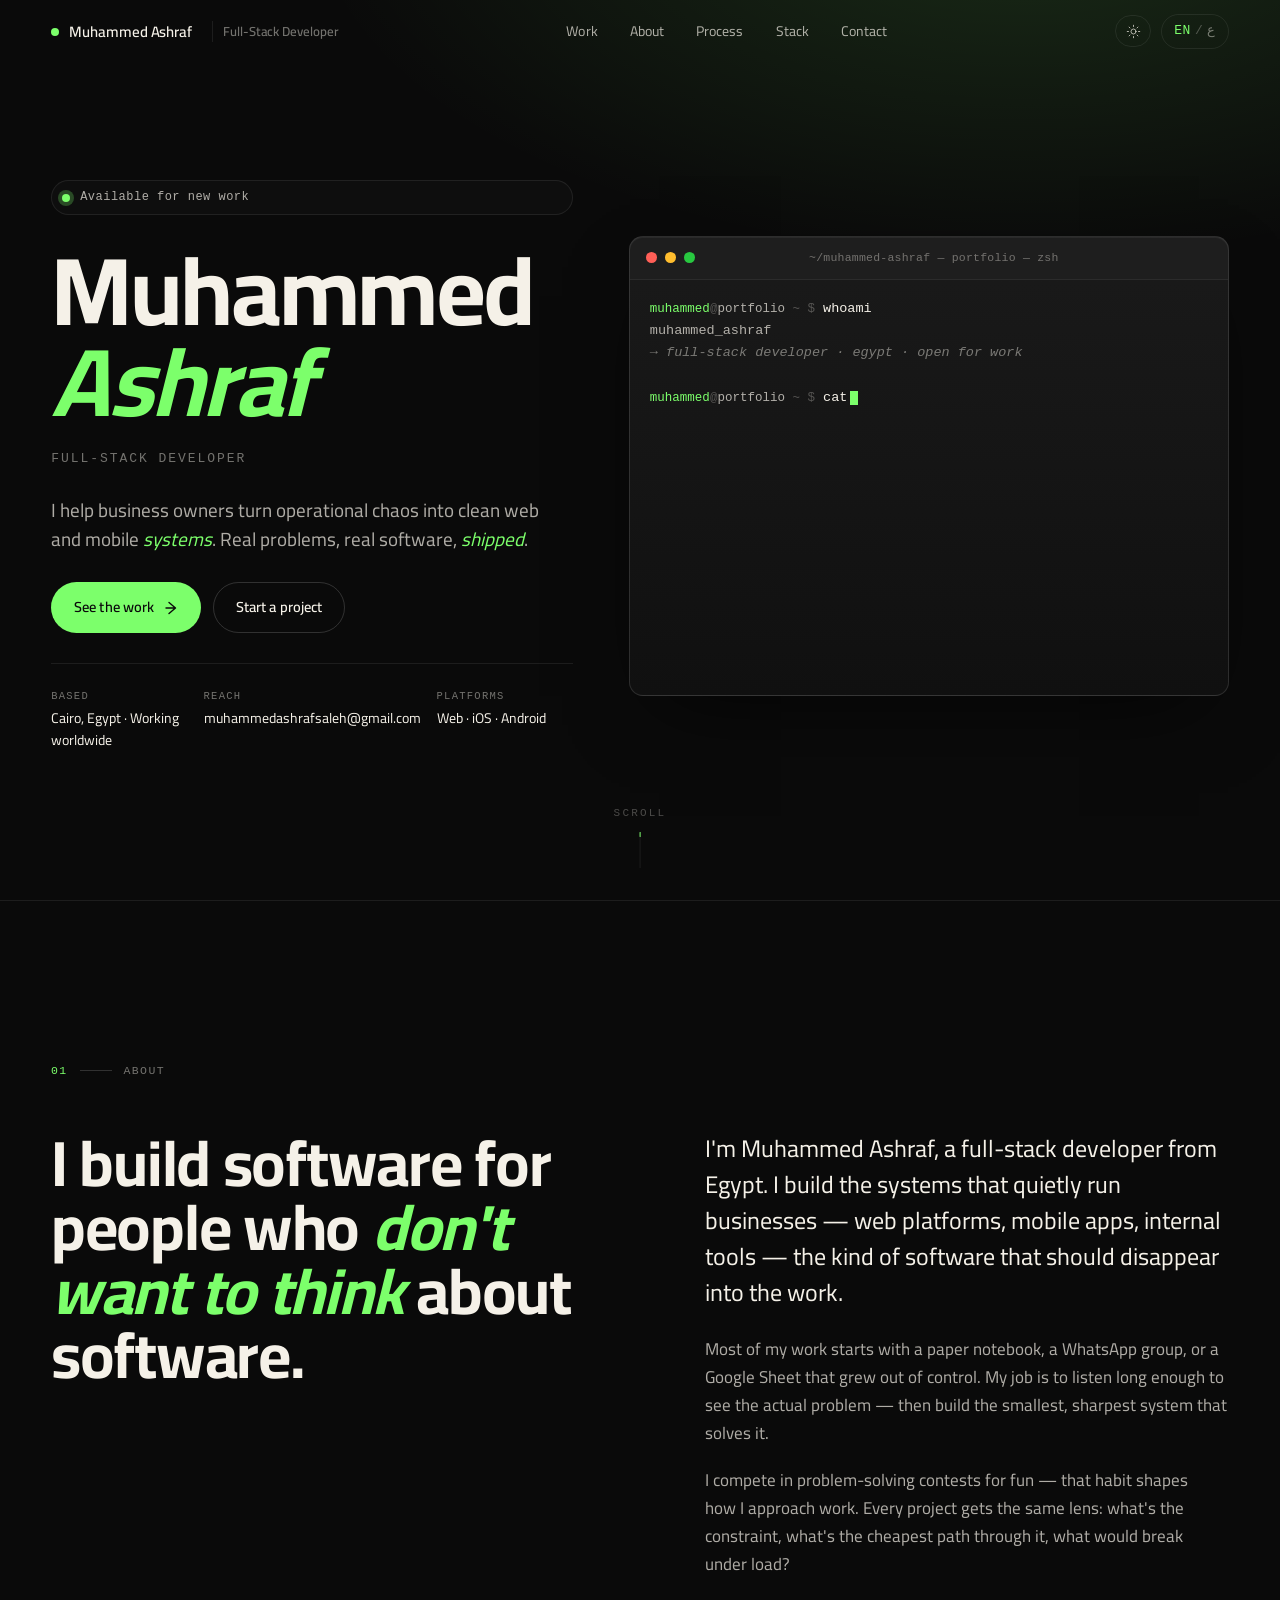
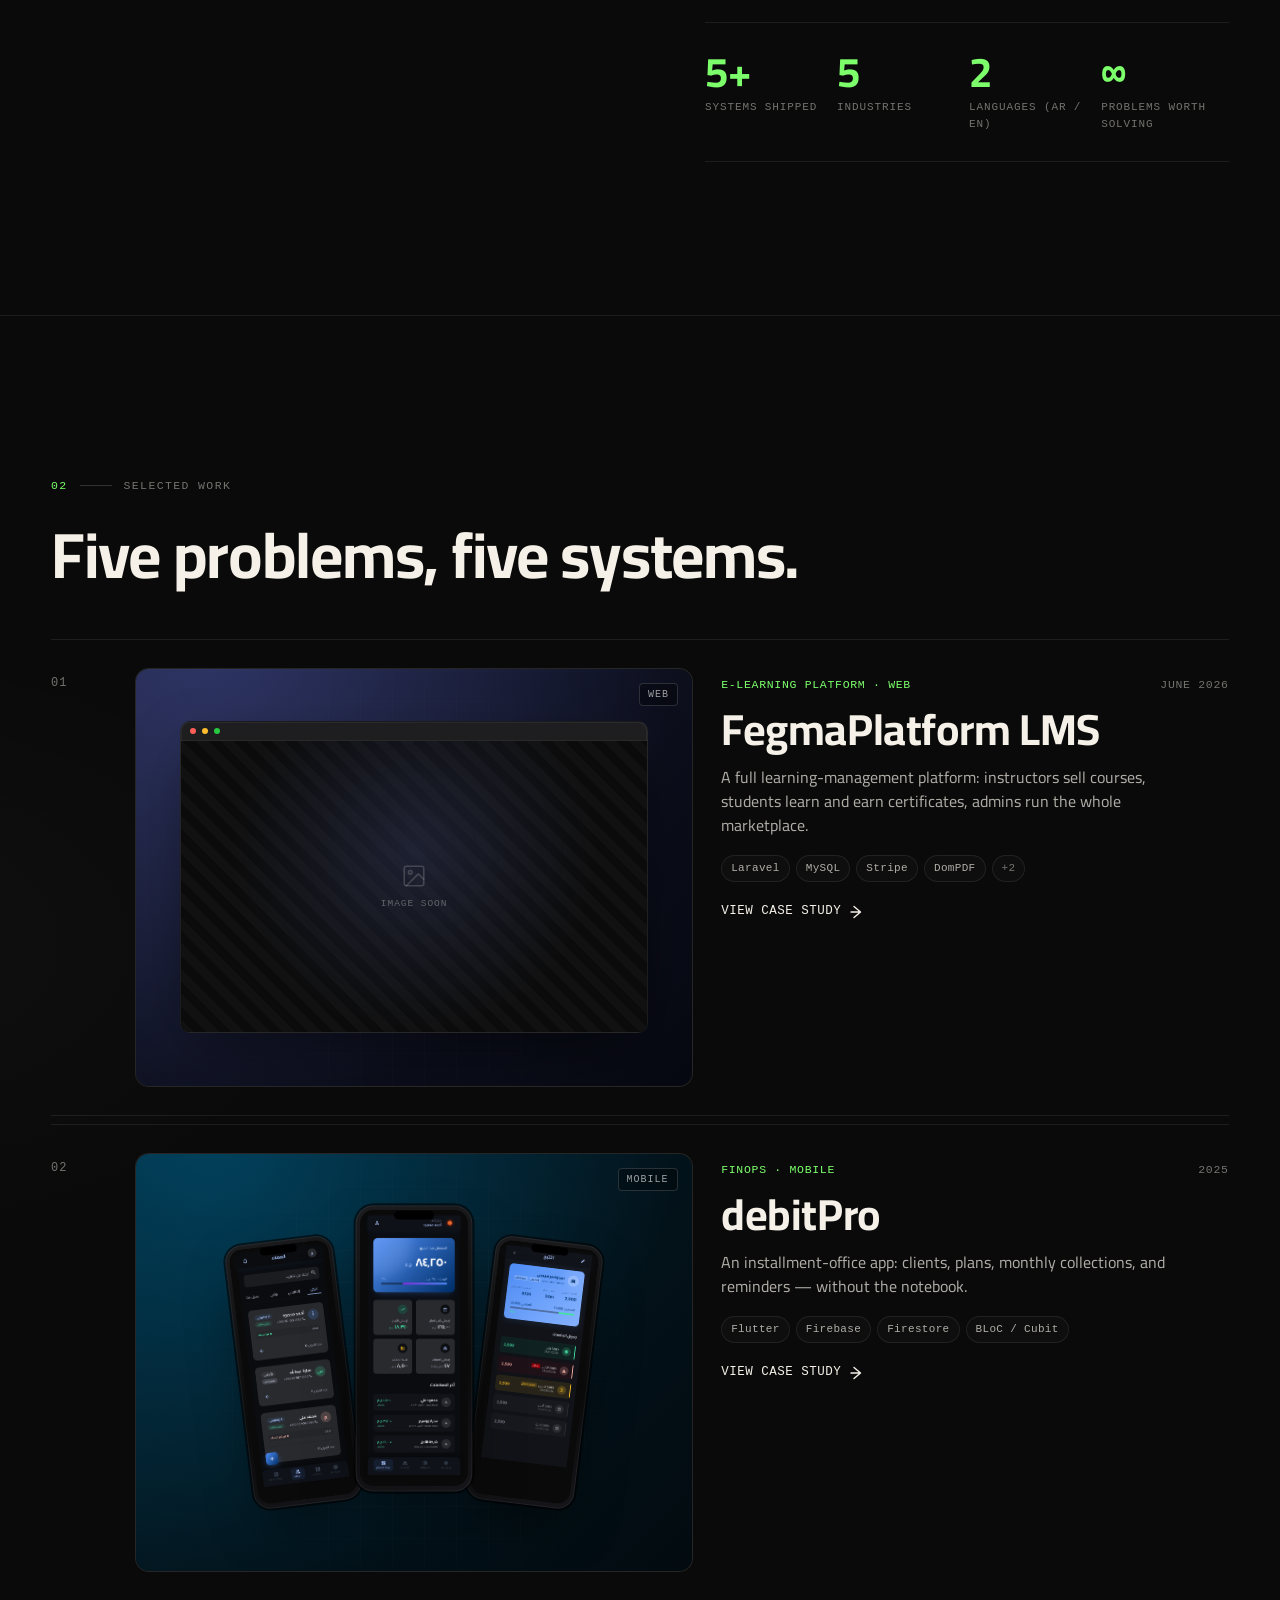
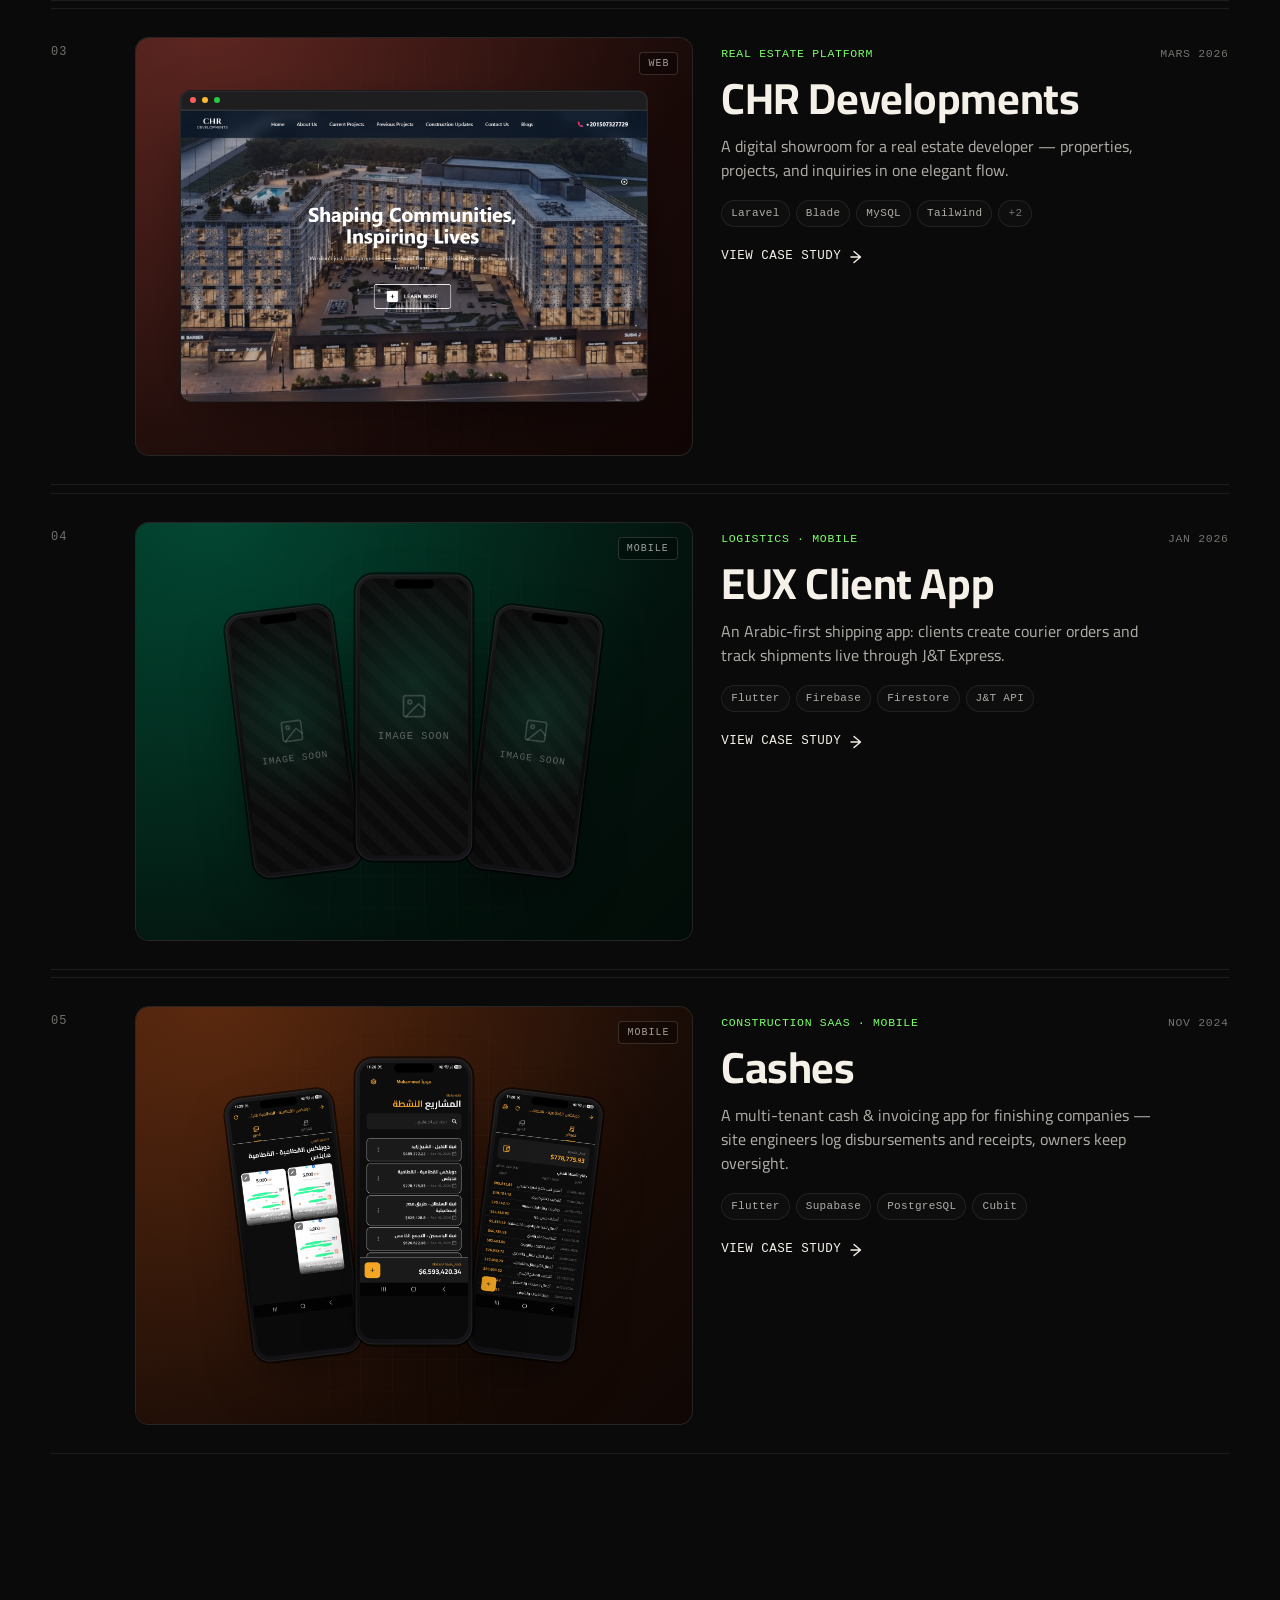
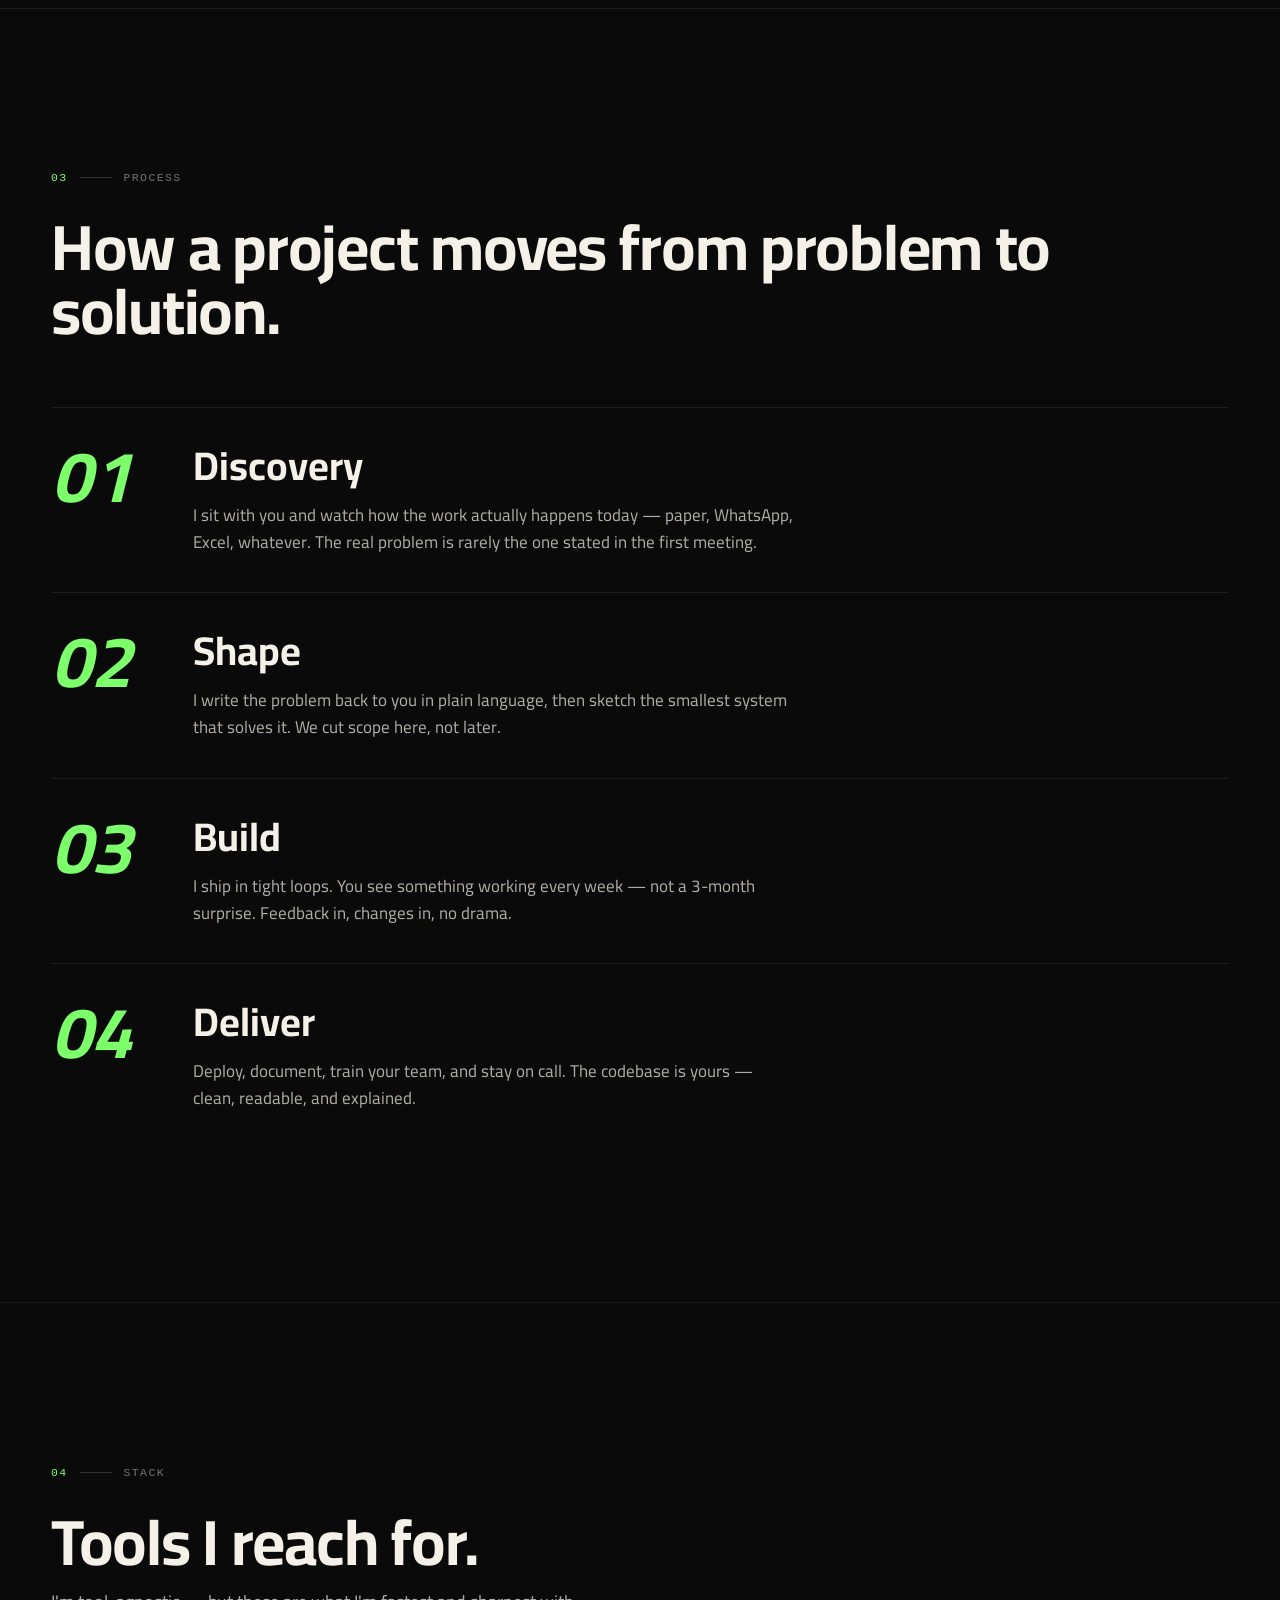
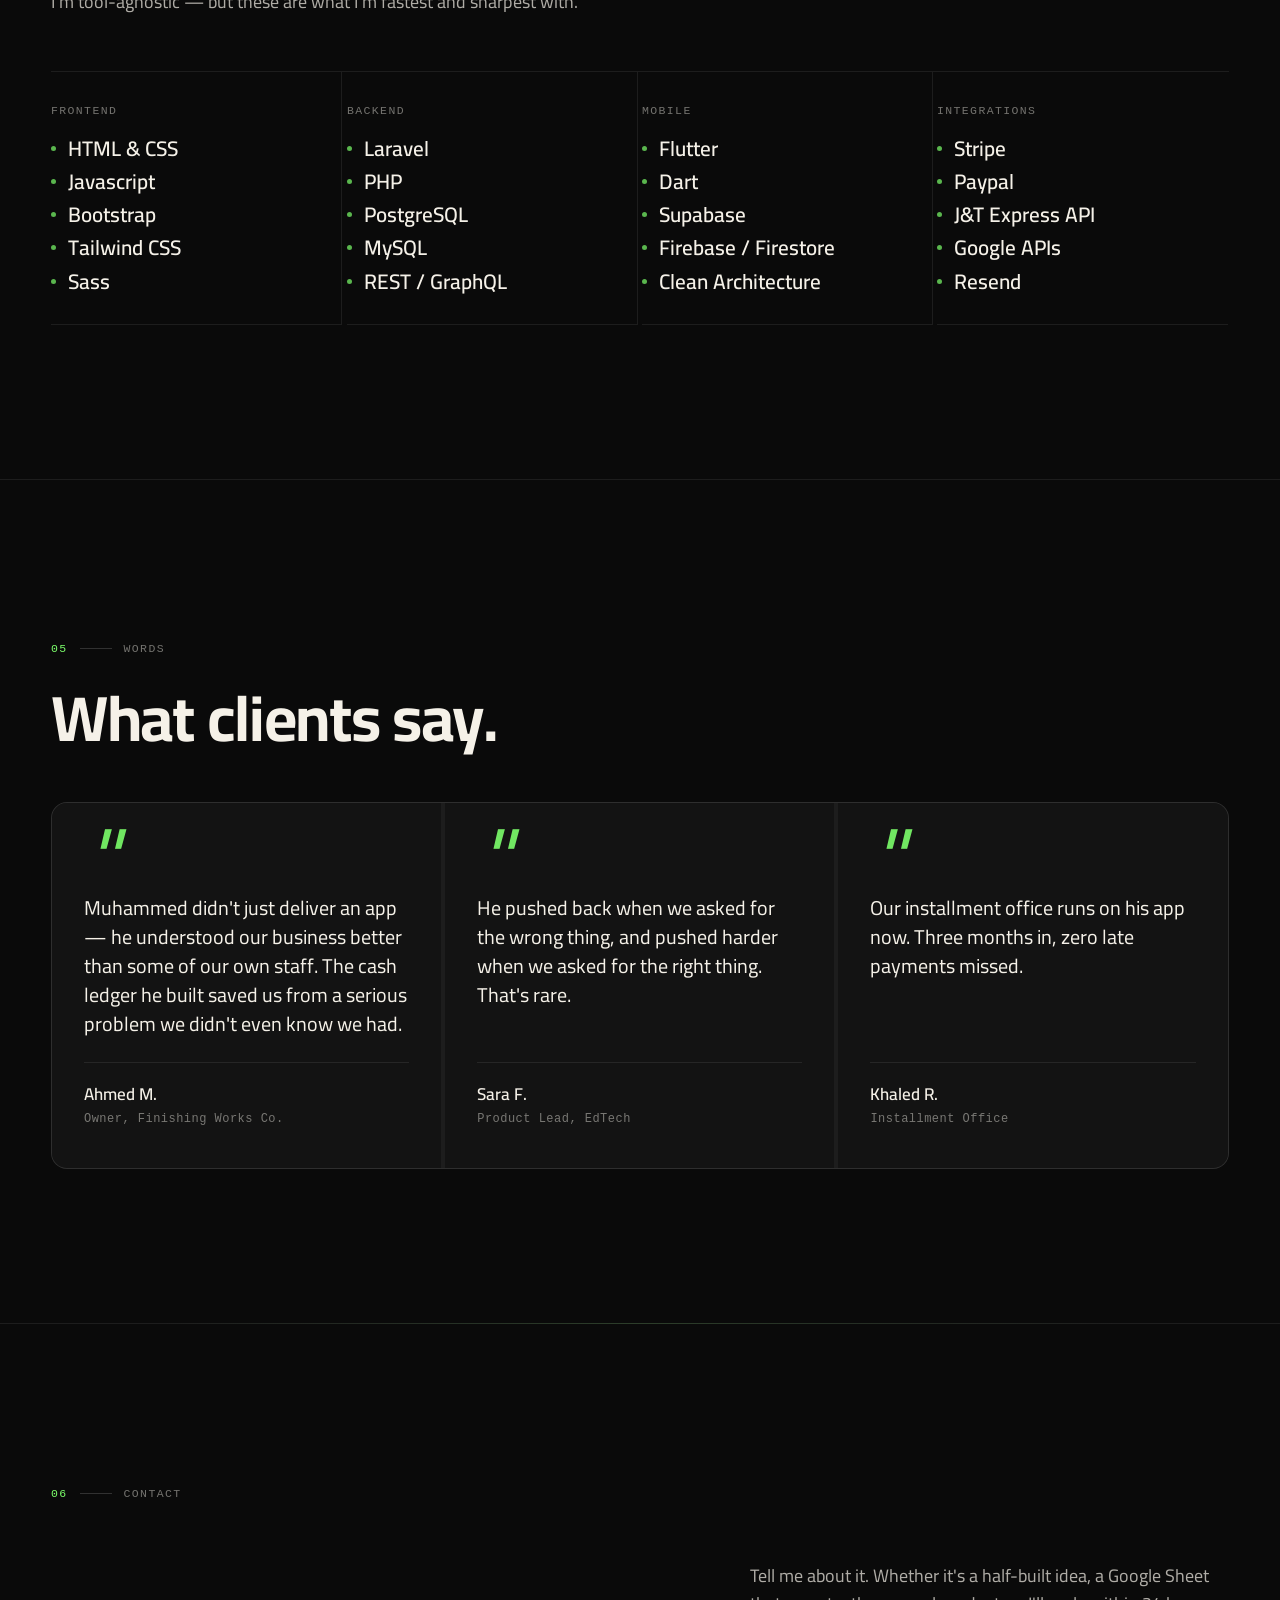
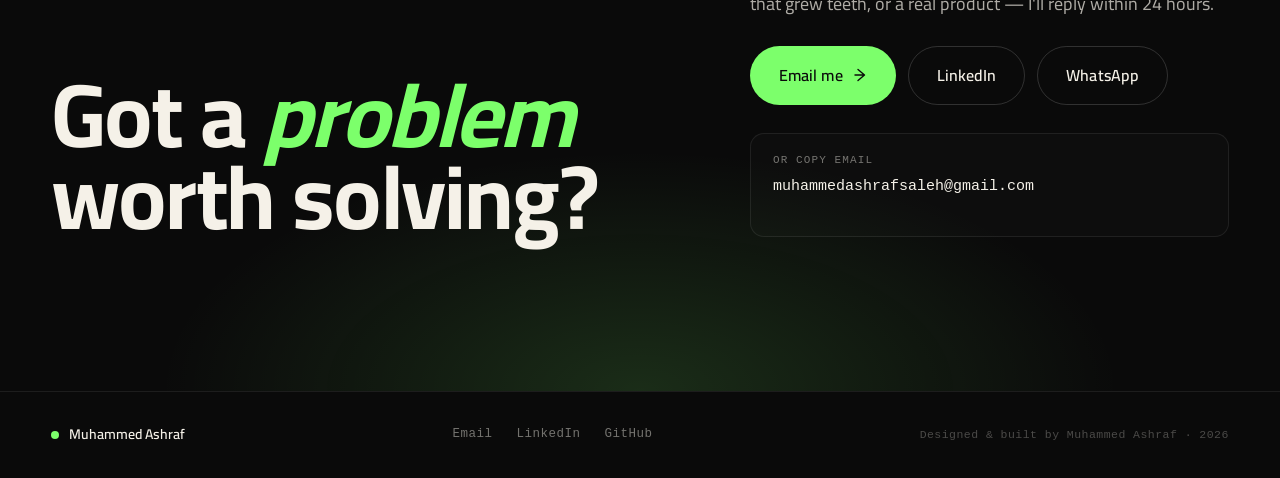
==== commit 1eb3927c: "Update Cashes card and hero left phone image Replace Admin-Home-Screen with Cashes-Entiries-For-Proj" ====
--- a/index.html
+++ b/index.html
@@ -449,12 +449,7 @@
                         <div class="phone-frame__bezel">
                           <div class="phone-frame__notch"></div>
                           <div class="phone-frame__screen">
-                            <div class="media-ph"><svg viewBox="0 0 24 24" fill="none" stroke="currentColor"
-                                stroke-width="1.5" stroke-linecap="round" stroke-linejoin="round" aria-hidden="true">
-                                <rect x="3" y="3" width="18" height="18" rx="2" />
-                                <circle cx="8.5" cy="8.5" r="1.6" />
-                                <path d="M21 15l-5-5L5 21" />
-                              </svg><span class="media-ph__label">Image soon</span></div>
+                            <img src="assets/cashes/Cashes-Entiries-For-Project-Images.jpeg" alt="" class="phone-frame__shot" loading="lazy" />
                           </div>
                         </div>
                       </div>
@@ -464,12 +459,7 @@
                         <div class="phone-frame__bezel">
                           <div class="phone-frame__notch"></div>
                           <div class="phone-frame__screen">
-                            <div class="media-ph"><svg viewBox="0 0 24 24" fill="none" stroke="currentColor"
-                                stroke-width="1.5" stroke-linecap="round" stroke-linejoin="round" aria-hidden="true">
-                                <rect x="3" y="3" width="18" height="18" rx="2" />
-                                <circle cx="8.5" cy="8.5" r="1.6" />
-                                <path d="M21 15l-5-5L5 21" />
-                              </svg><span class="media-ph__label">Image soon</span></div>
+                            <img src="assets/cashes/Home-All-Projects.jpeg" alt="" class="phone-frame__shot" loading="lazy" />
                           </div>
                         </div>
                       </div>
@@ -479,12 +469,7 @@
                         <div class="phone-frame__bezel">
                           <div class="phone-frame__notch"></div>
                           <div class="phone-frame__screen">
-                            <div class="media-ph"><svg viewBox="0 0 24 24" fill="none" stroke="currentColor"
-                                stroke-width="1.5" stroke-linecap="round" stroke-linejoin="round" aria-hidden="true">
-                                <rect x="3" y="3" width="18" height="18" rx="2" />
-                                <circle cx="8.5" cy="8.5" r="1.6" />
-                                <path d="M21 15l-5-5L5 21" />
-                              </svg><span class="media-ph__label">Image soon</span></div>
+                            <img src="assets/cashes/Cashes-For-Project.jpeg" alt="" class="phone-frame__shot" loading="lazy" />
                           </div>
                         </div>
                       </div>
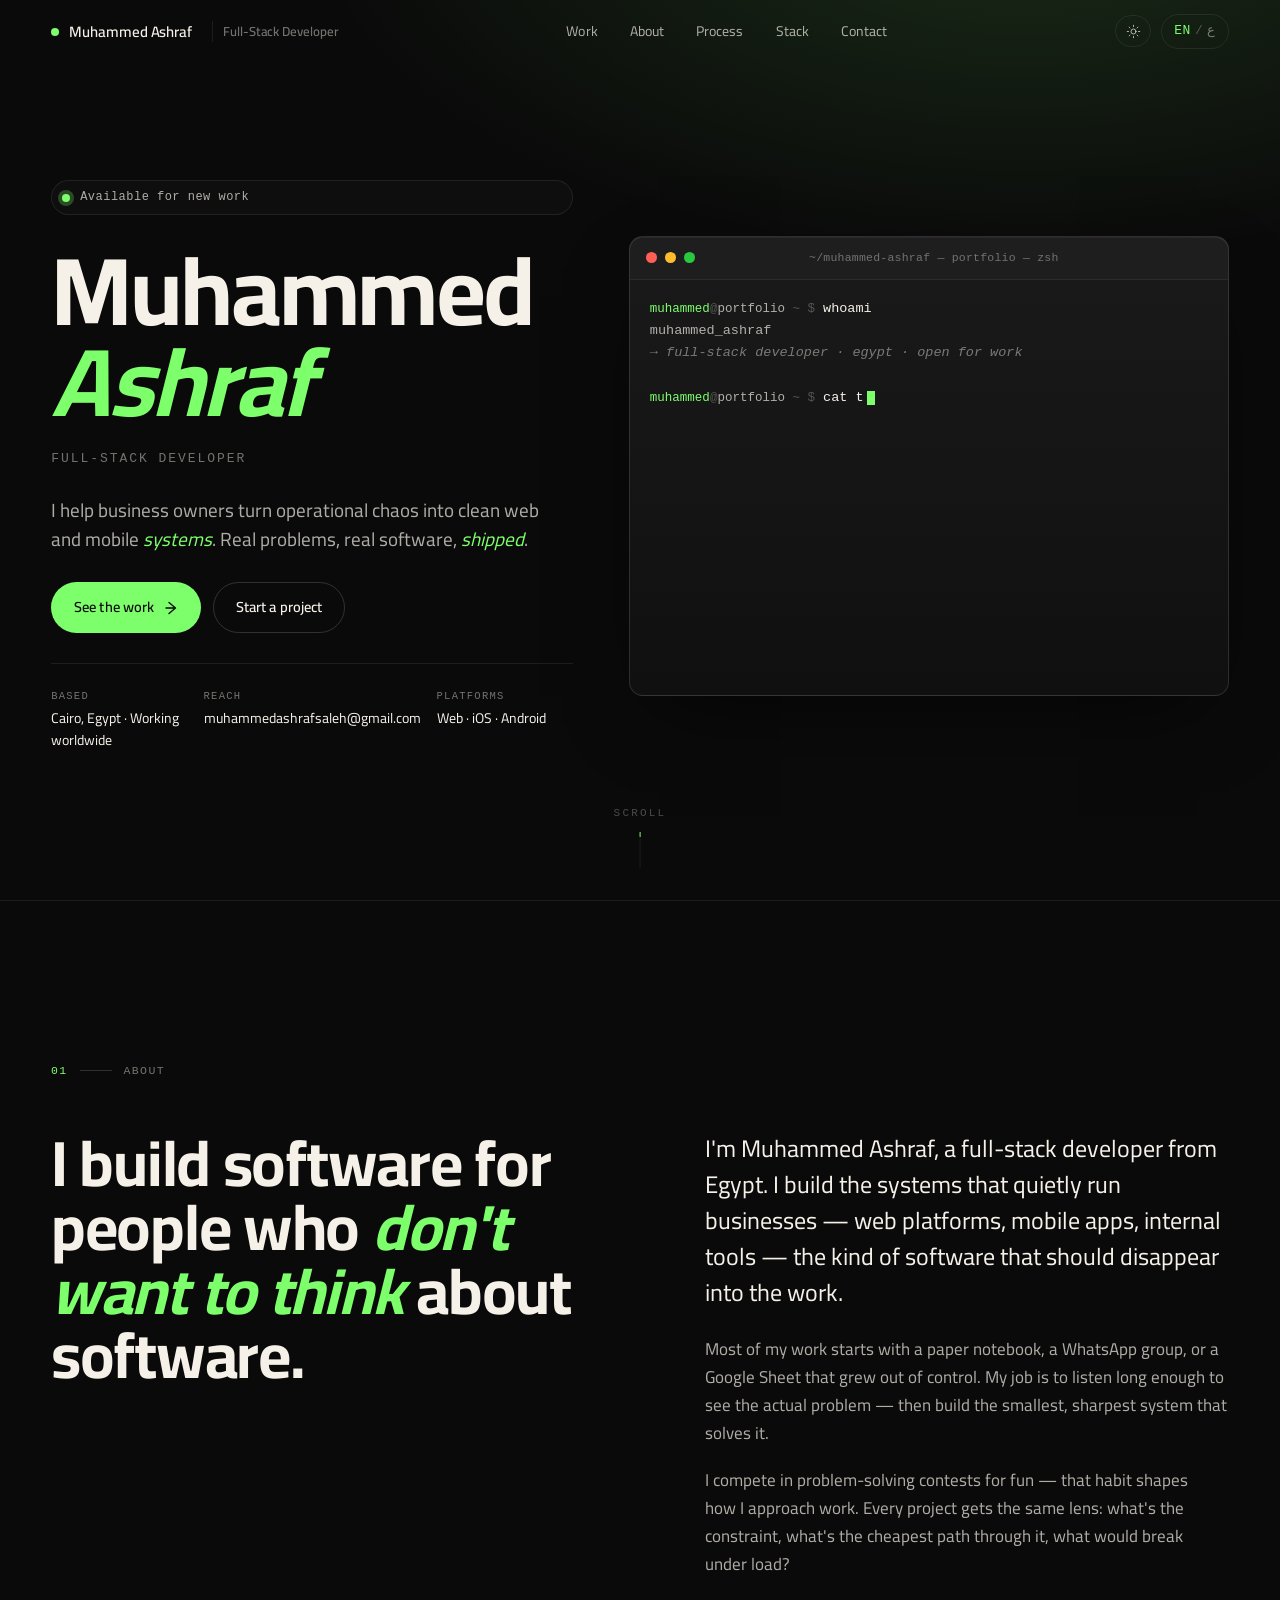
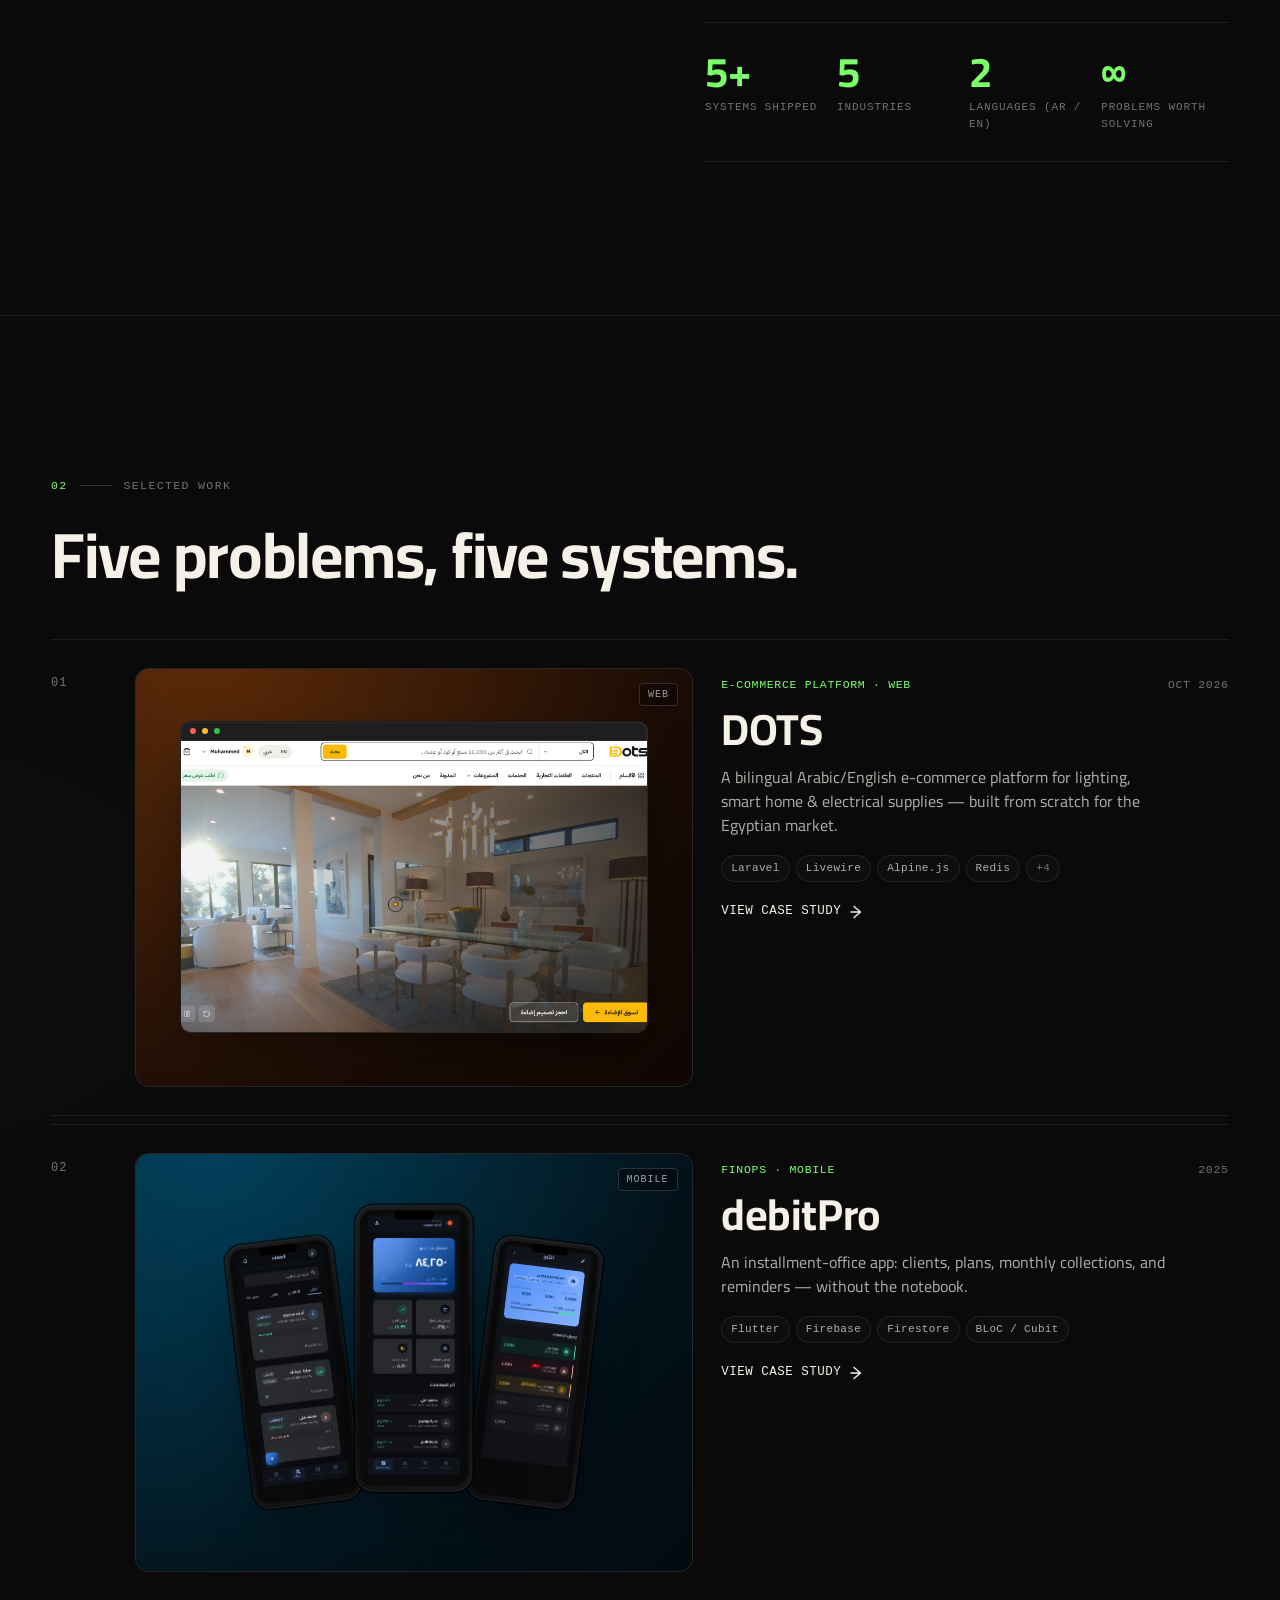
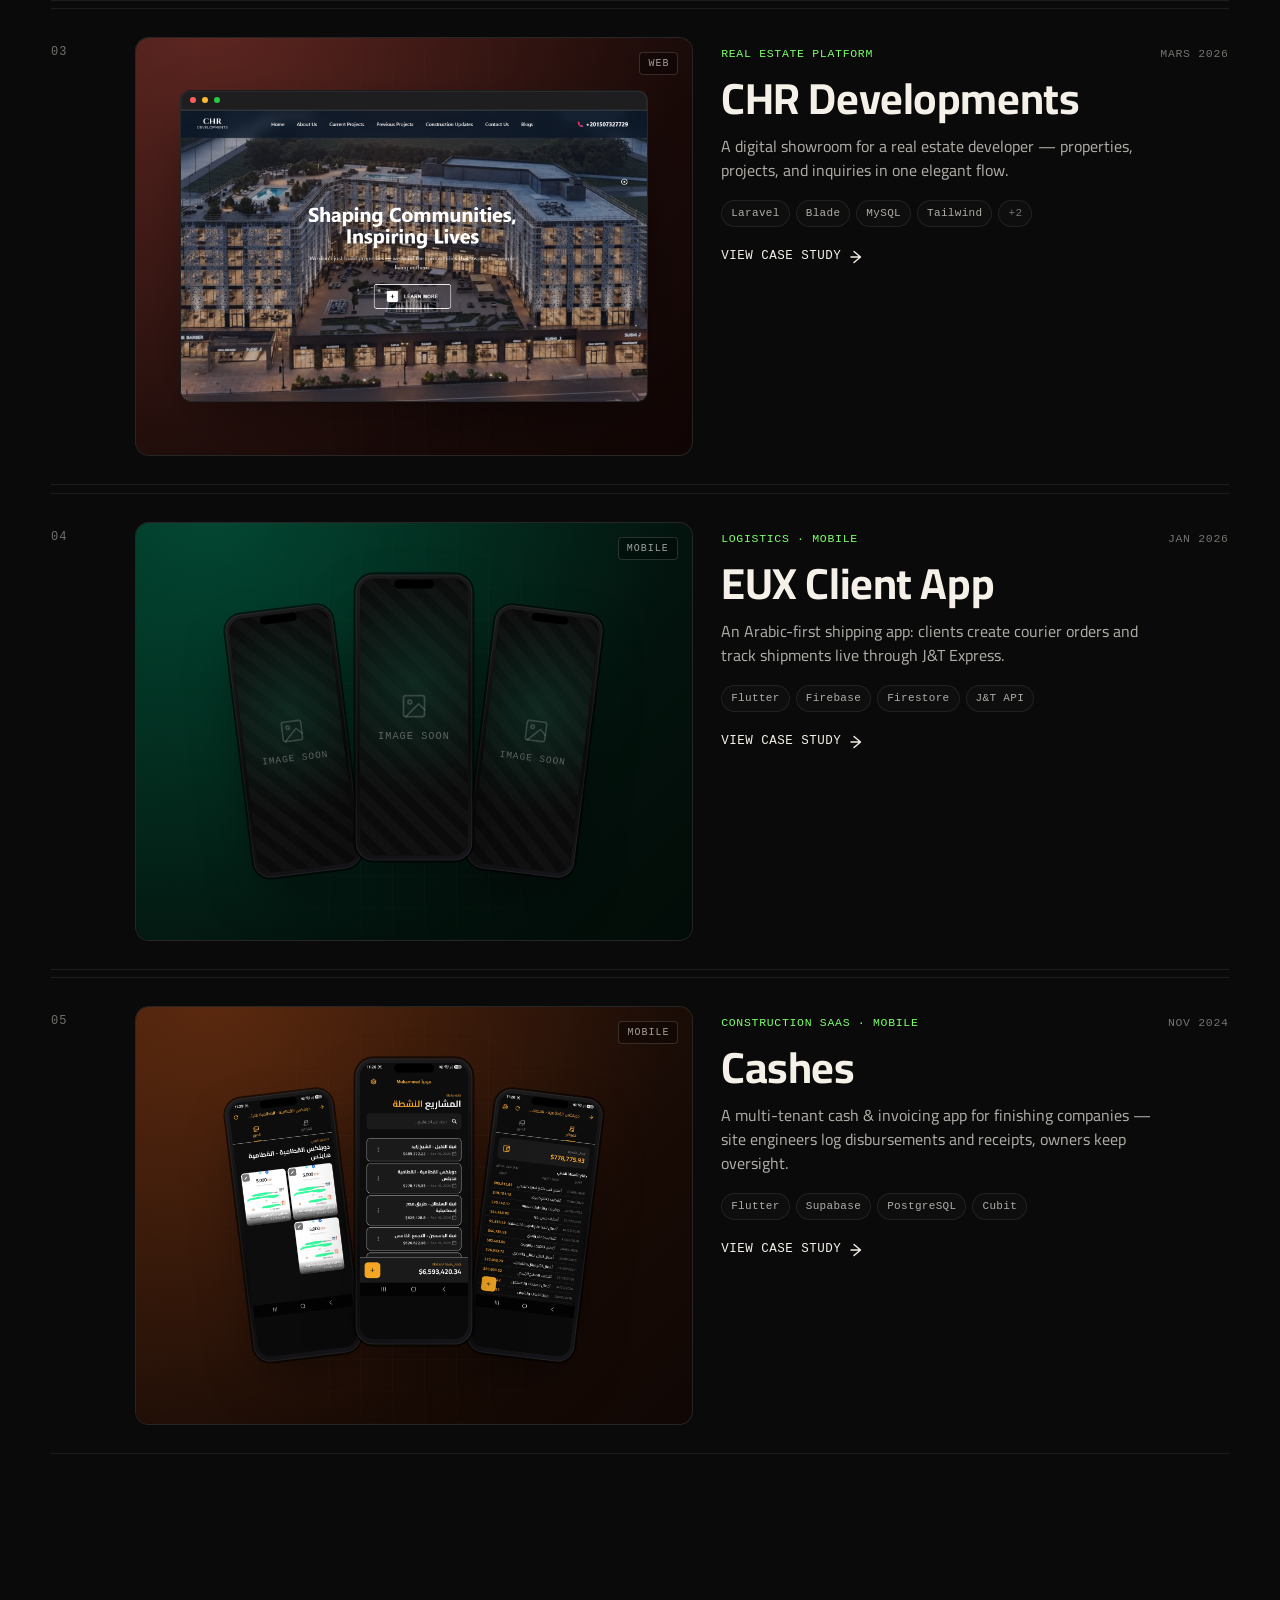
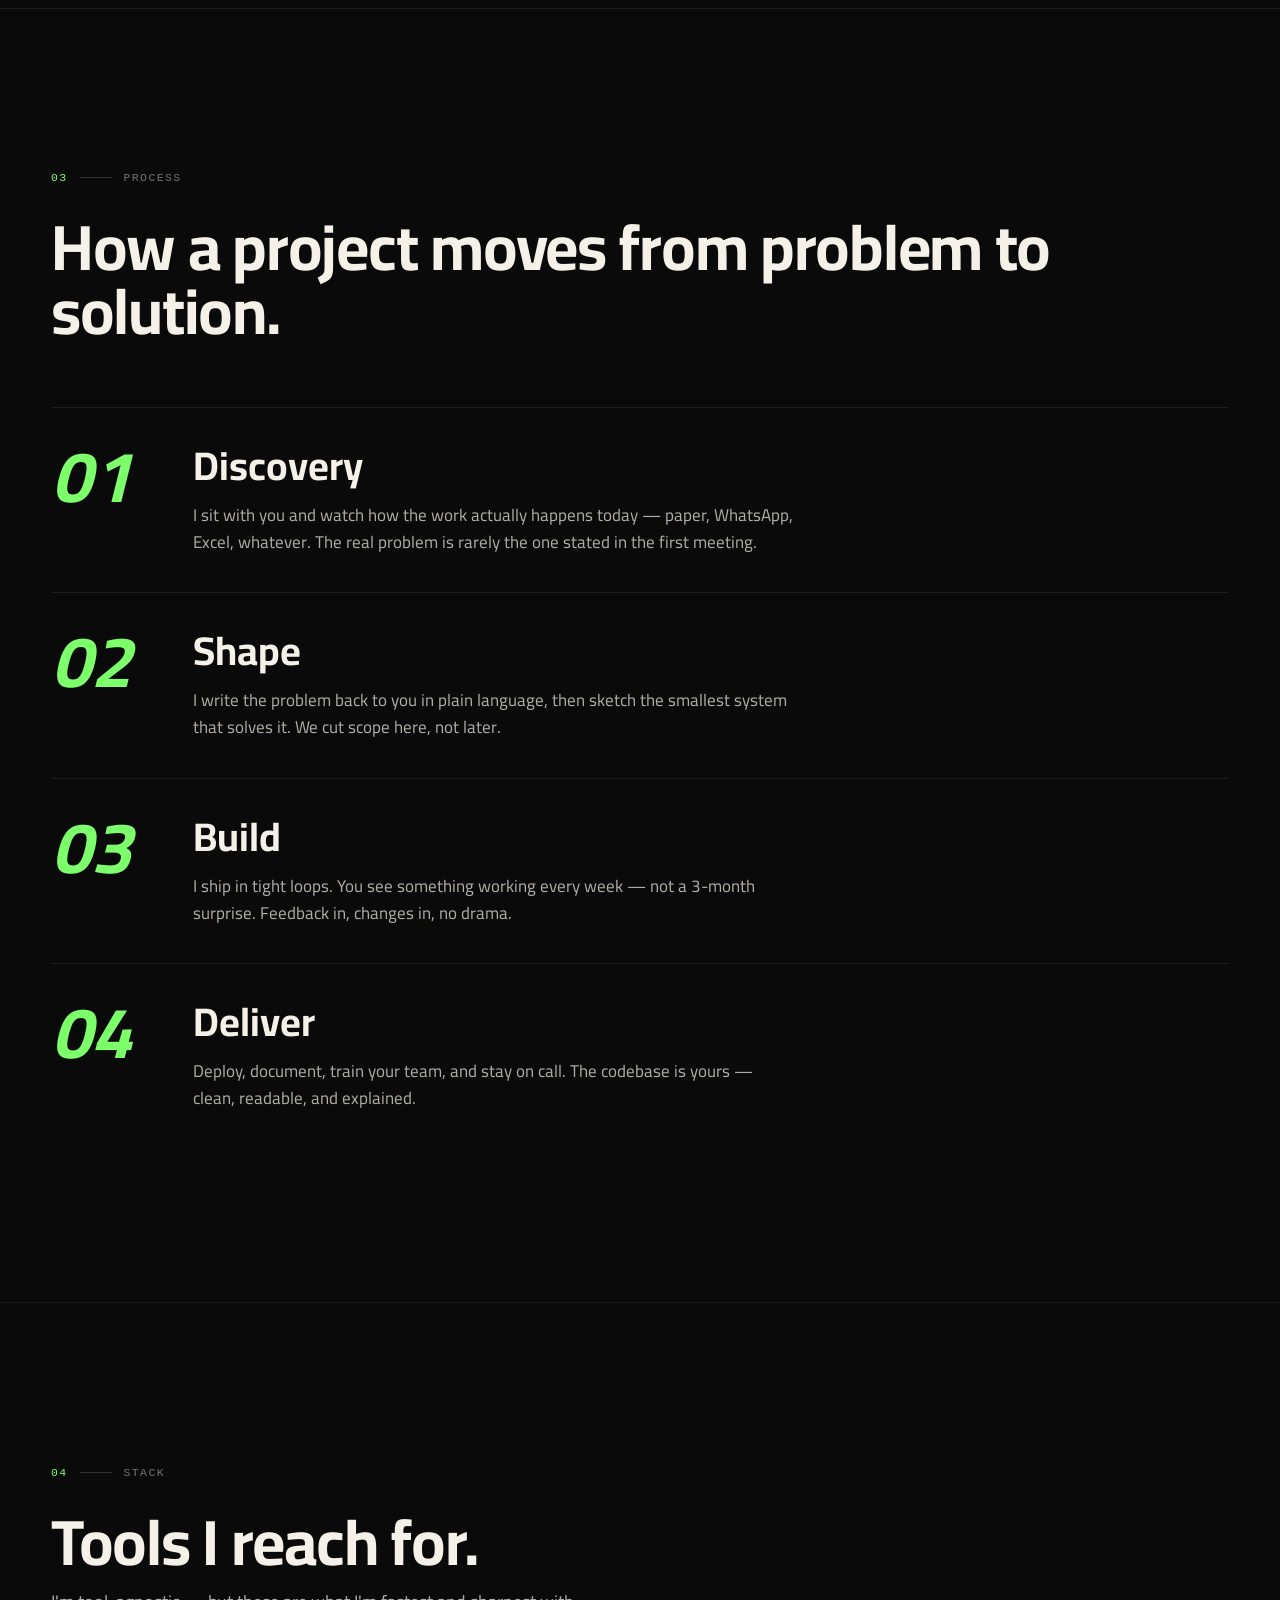
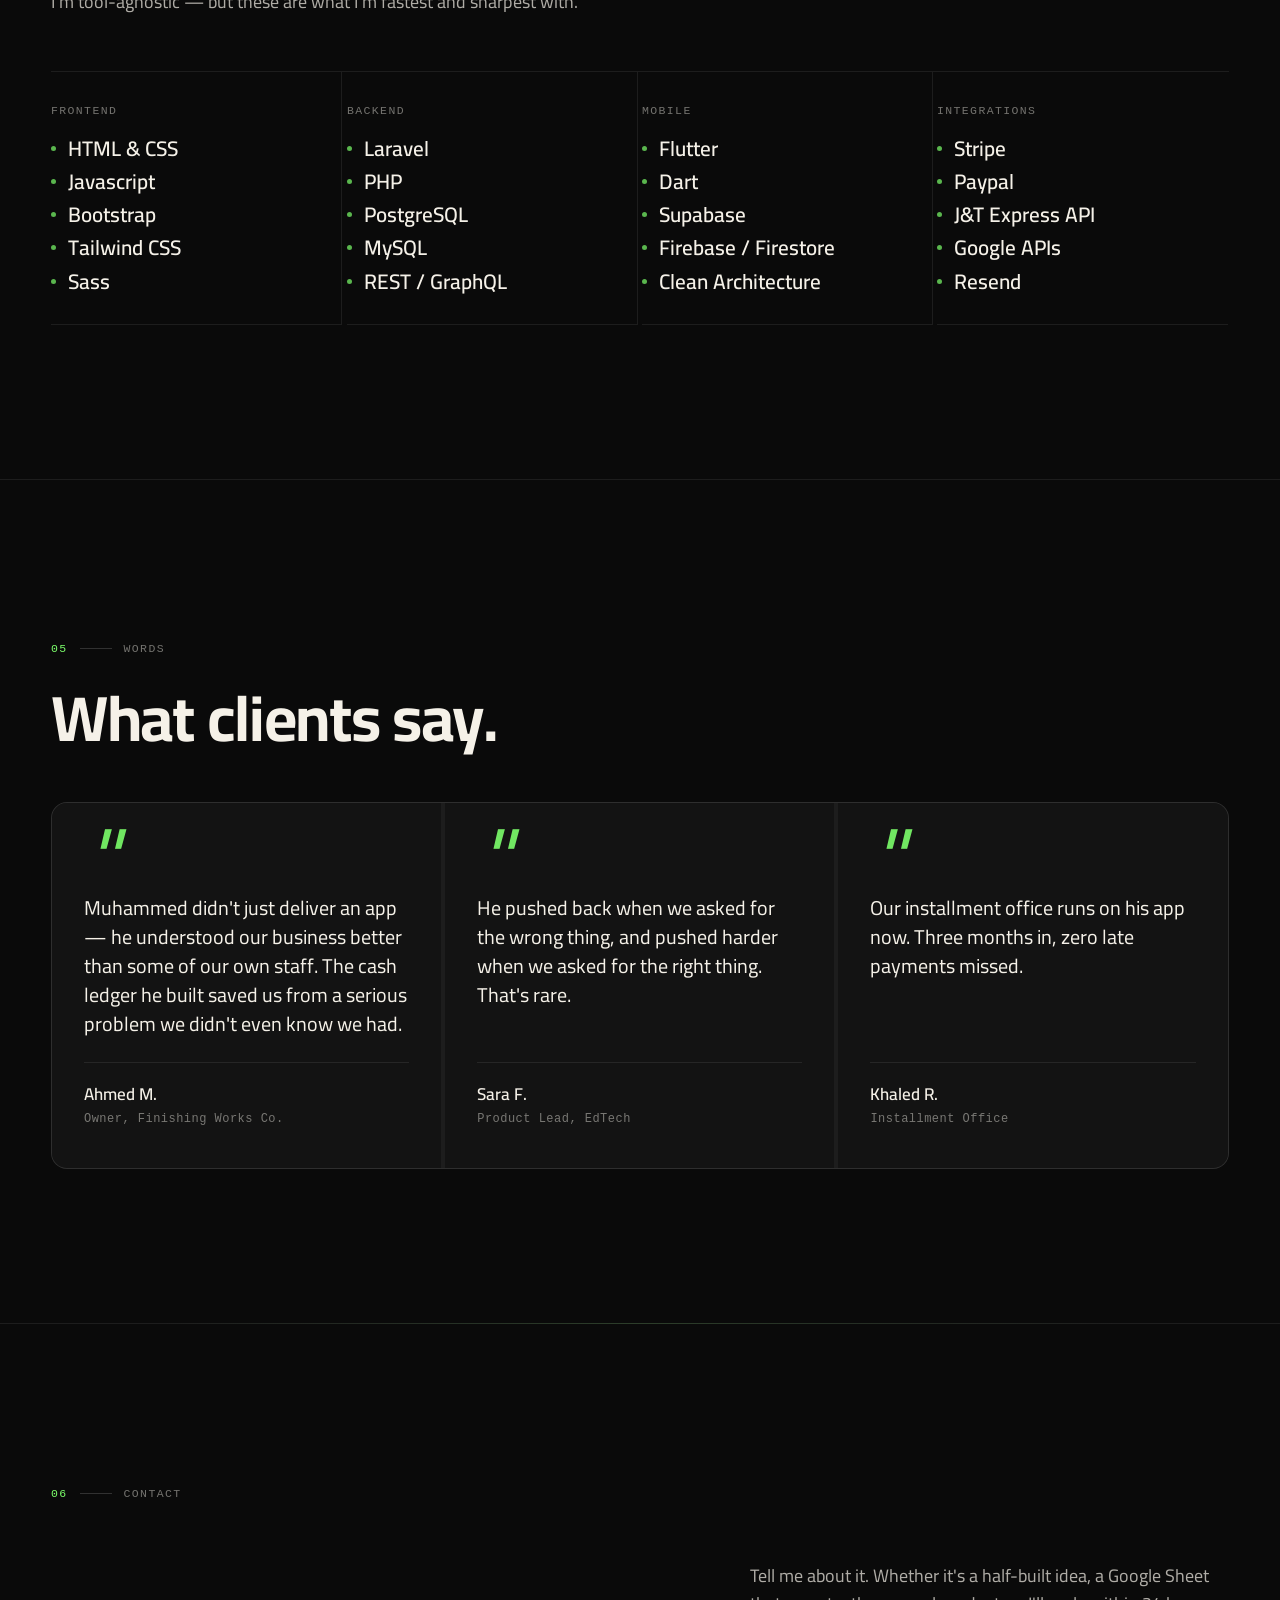
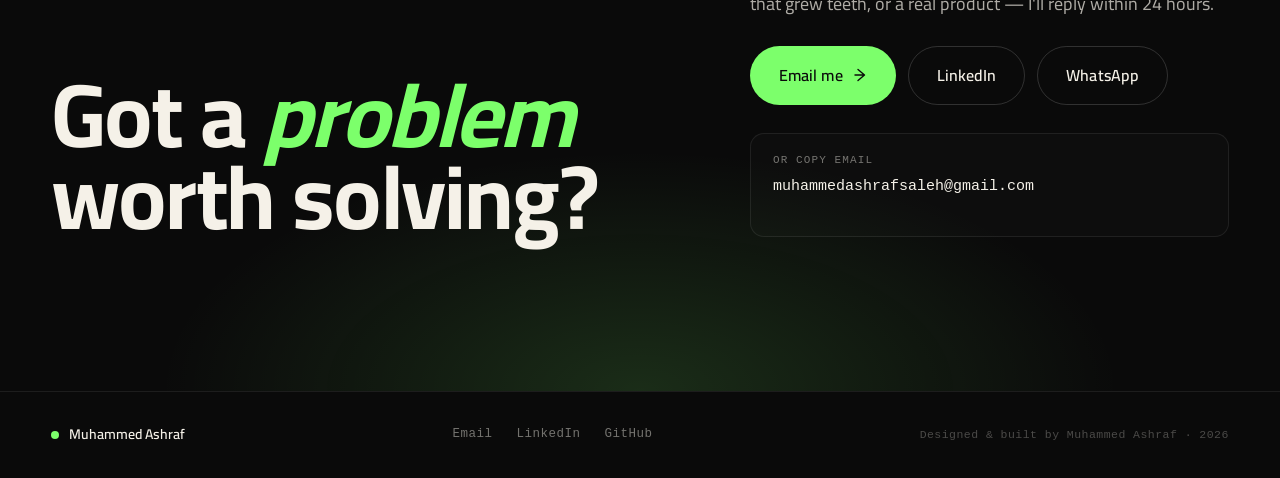
==== commit 9d05bd3f: "Add DOTS project — case study page, card, i18n, and hero screenshot - Add DOTS as card 01 in the wor" ====
--- a/index.html
+++ b/index.html
@@ -181,10 +181,59 @@
         </div>
         <div class="work-section__list">
 
-          <!-- Card: FegmaPlatform LMS -->
-          <div class="anim-reveal anim-reveal--delay-200">
+          <!-- Card: DOTS -->
+          <div class="anim-reveal anim-reveal--delay-80">
             <article class="project-card">
               <div class="project-card__index">01</div>
+              <div class="project-card__cover">
+                <div class="proj-cover proj-cover--web proj-cover--dots">
+                  <div class="proj-cover__bg"></div>
+                  <div class="proj-cover__grid"></div>
+                  <div class="proj-cover__browser-wrap">
+                    <div class="browser-frame browser-frame--mini">
+                      <div class="browser-frame__bar">
+                        <div class="browser-frame__dots">
+                          <span class="browser-frame__dot"></span>
+                          <span class="browser-frame__dot"></span>
+                          <span class="browser-frame__dot"></span>
+                        </div>
+                      </div>
+                      <div class="browser-frame__viewport">
+                        <img src="Screens/dots/hero.png" alt="DOTS platform screenshot" loading="lazy" />
+                      </div>
+                    </div>
+                  </div>
+                  <div class="proj-cover__corner">
+                    <span class="proj-cover__type-label">Web</span>
+                  </div>
+                </div>
+              </div>
+              <div class="project-card__meta">
+                <div class="project-card__header">
+                  <span class="project-card__category" data-i18n="dots.category">E-Commerce Platform · Web</span>
+                  <span class="project-card__year">Oct 2026</span>
+                </div>
+                <h3 class="project-card__title" data-i18n="dots.name">DOTS</h3>
+                <p class="project-card__tagline" data-i18n="dots.tagline">A bilingual Arabic/English e-commerce platform for lighting, smart home &amp; electrical supplies — built from scratch for the Egyptian market.</p>
+                <div class="project-card__chips">
+                  <span class="tech-chip">Laravel</span>
+                  <span class="tech-chip">Livewire</span>
+                  <span class="tech-chip">Alpine.js</span>
+                  <span class="tech-chip">Redis</span>
+                  <span class="tech-chip tech-chip--more">+4</span>
+                </div>
+                <a href="project-dots.html" class="project-card__cta">
+                  <span data-i18n="work.view">View case study</span>
+                  <span data-arrow></span>
+                </a>
+              </div>
+            </article>
+          </div>
+
+          <!-- Card: FegmaPlatform LMS (hidden) -->
+          <div class="anim-reveal anim-reveal--delay-200" style="display:none">
+            <article class="project-card">
+              <div class="project-card__index">—</div>
               <div class="project-card__cover">
                 <div class="proj-cover proj-cover--web proj-cover--lms">
                   <div class="proj-cover__bg"></div>
--- a/style.css
+++ b/style.css
@@ -1471,6 +1471,9 @@
 .proj-cover--lms,
 .proj-showcase--lms,
 .walkthrough-frame--lms   { --cover-hue: 275; }
+.proj-cover--dots,
+.proj-showcase--dots,
+.walkthrough-frame--dots  { --cover-hue: 48;  }
 
 /* ── In-frame media placeholder ("image coming soon") ─────────────────────── */
 .media-ph {
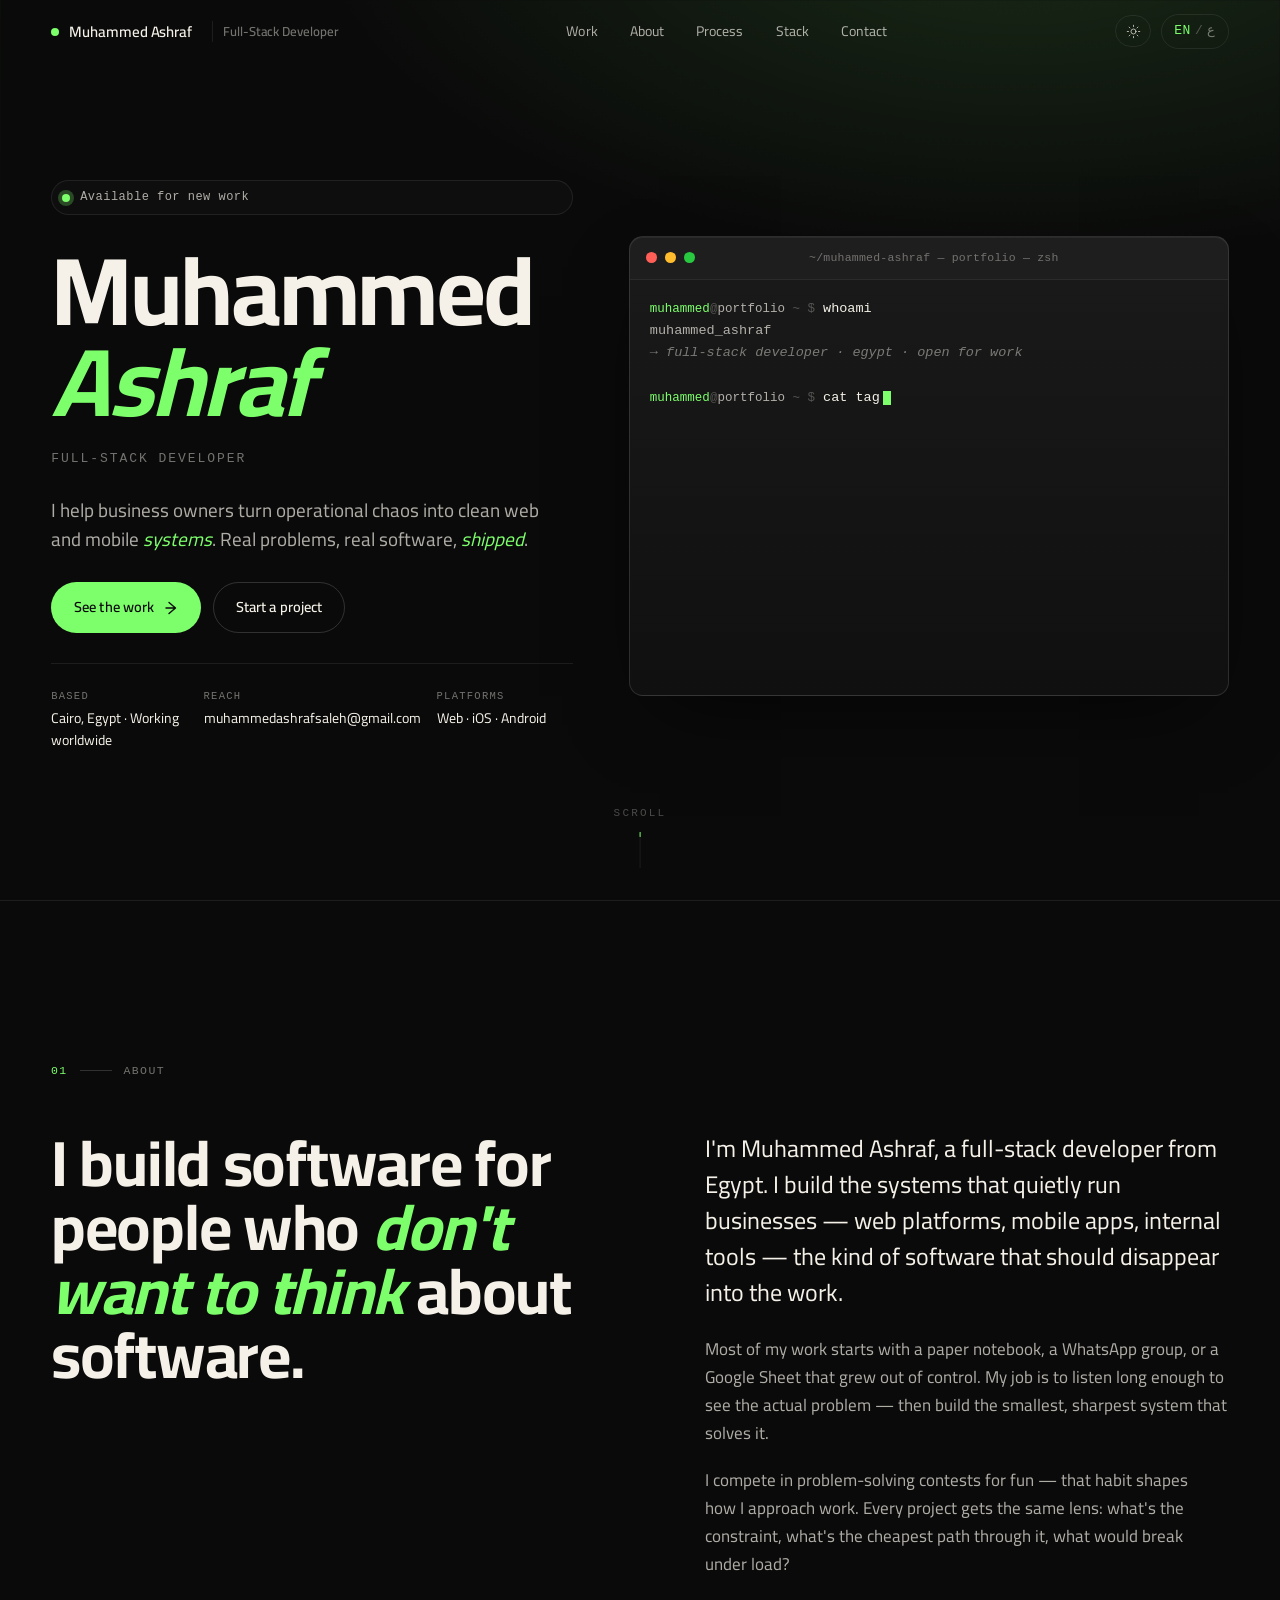
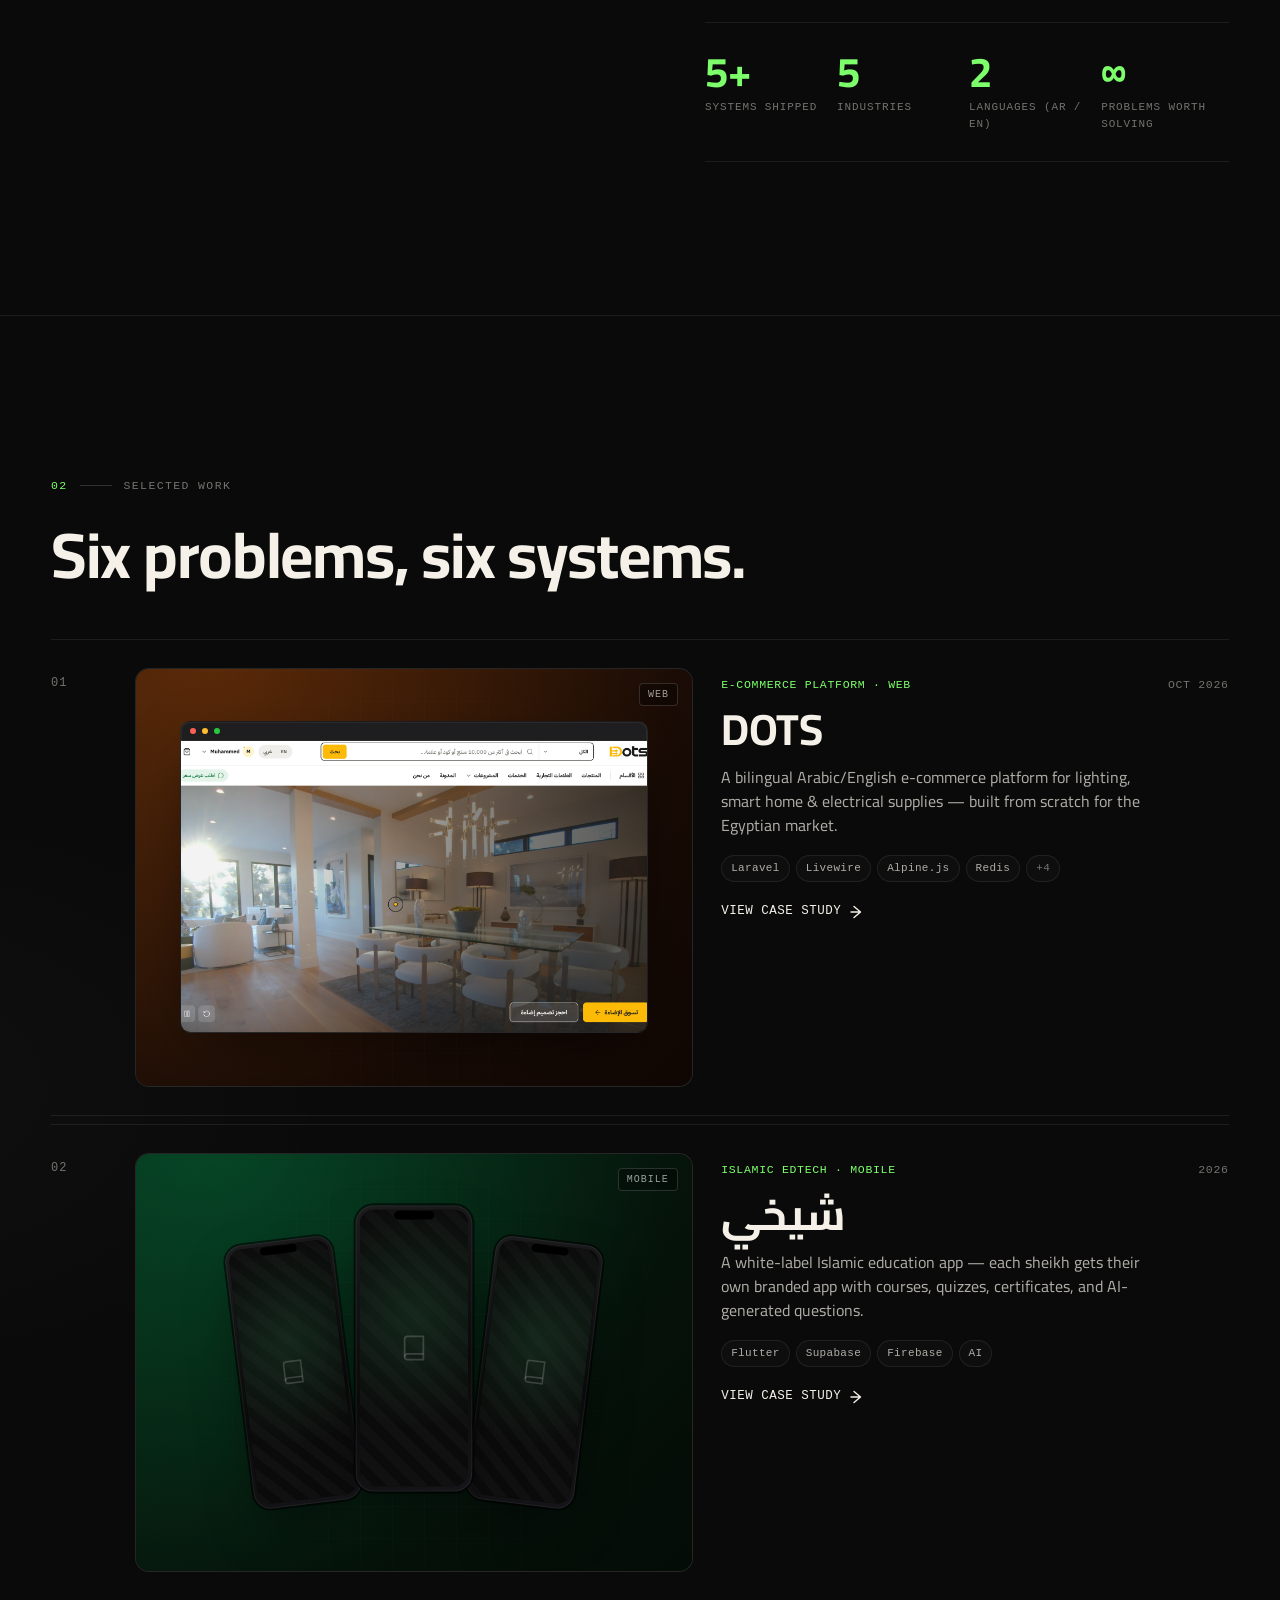
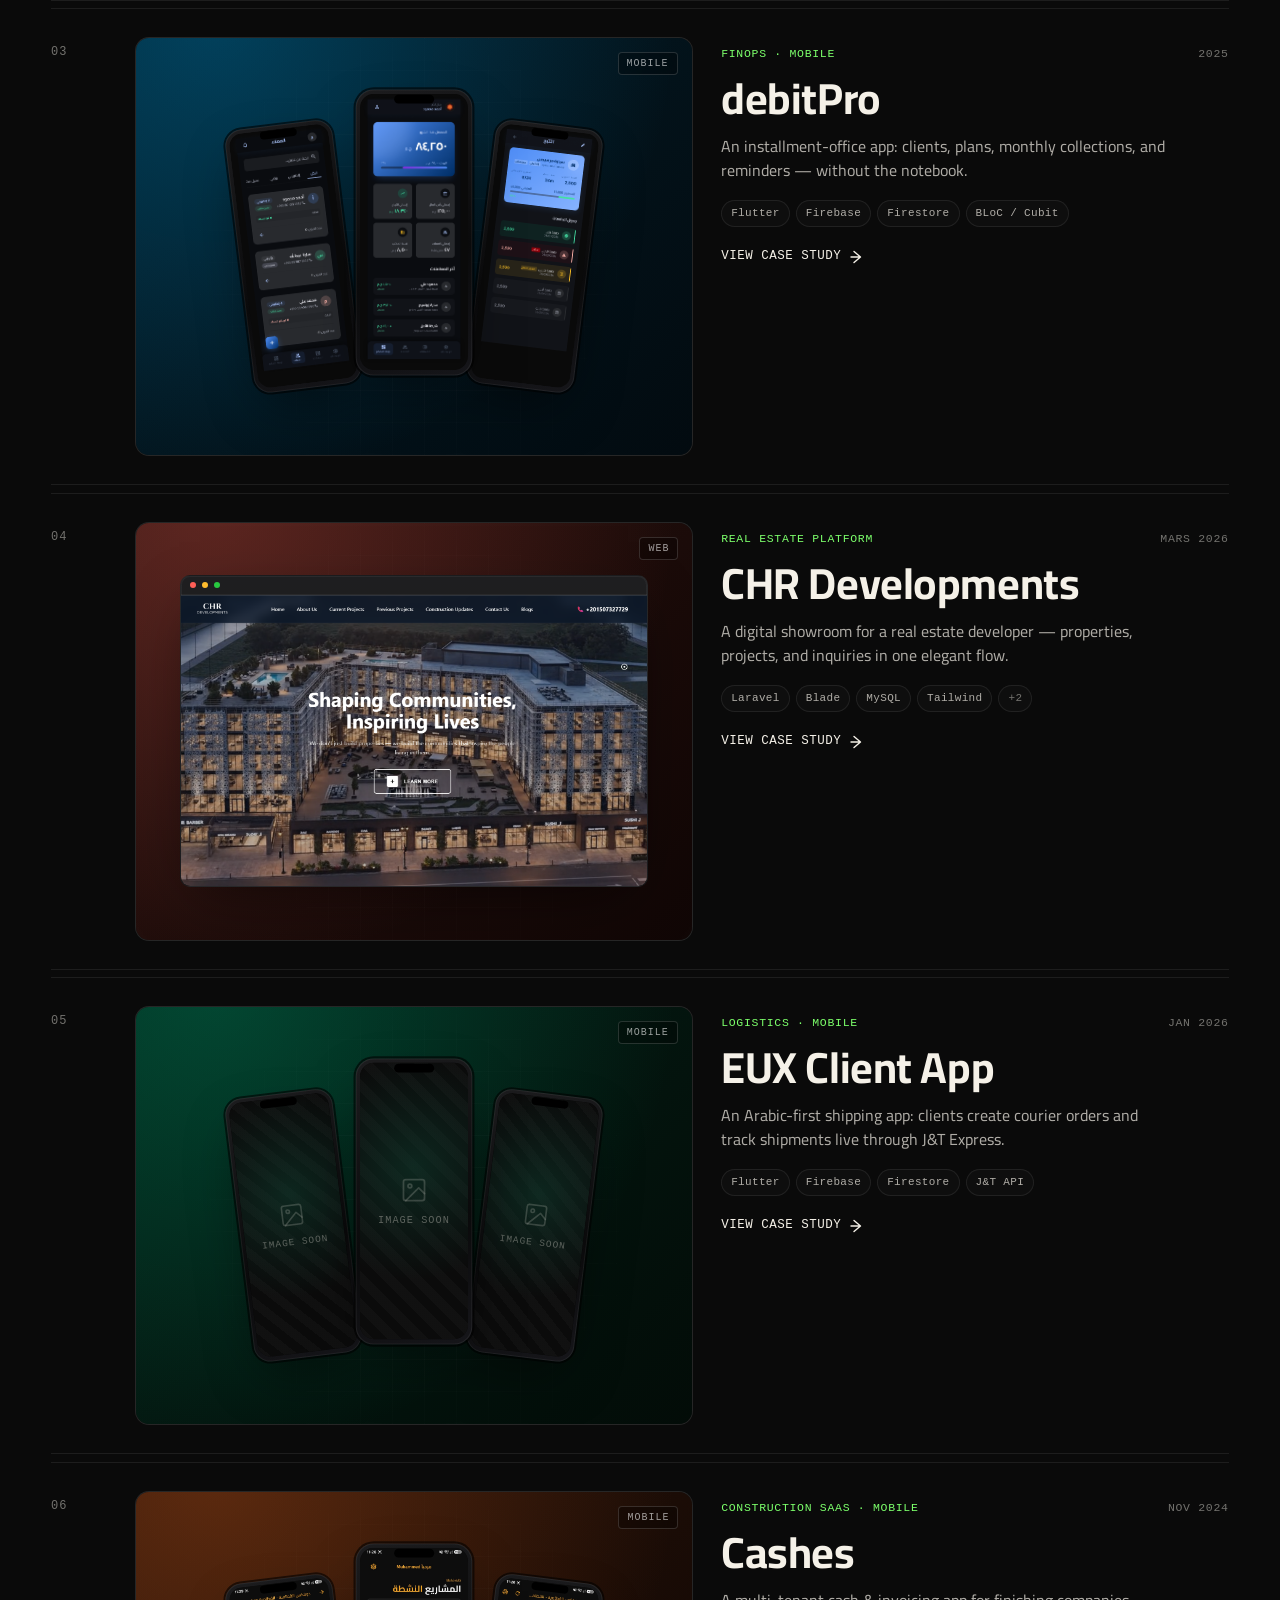
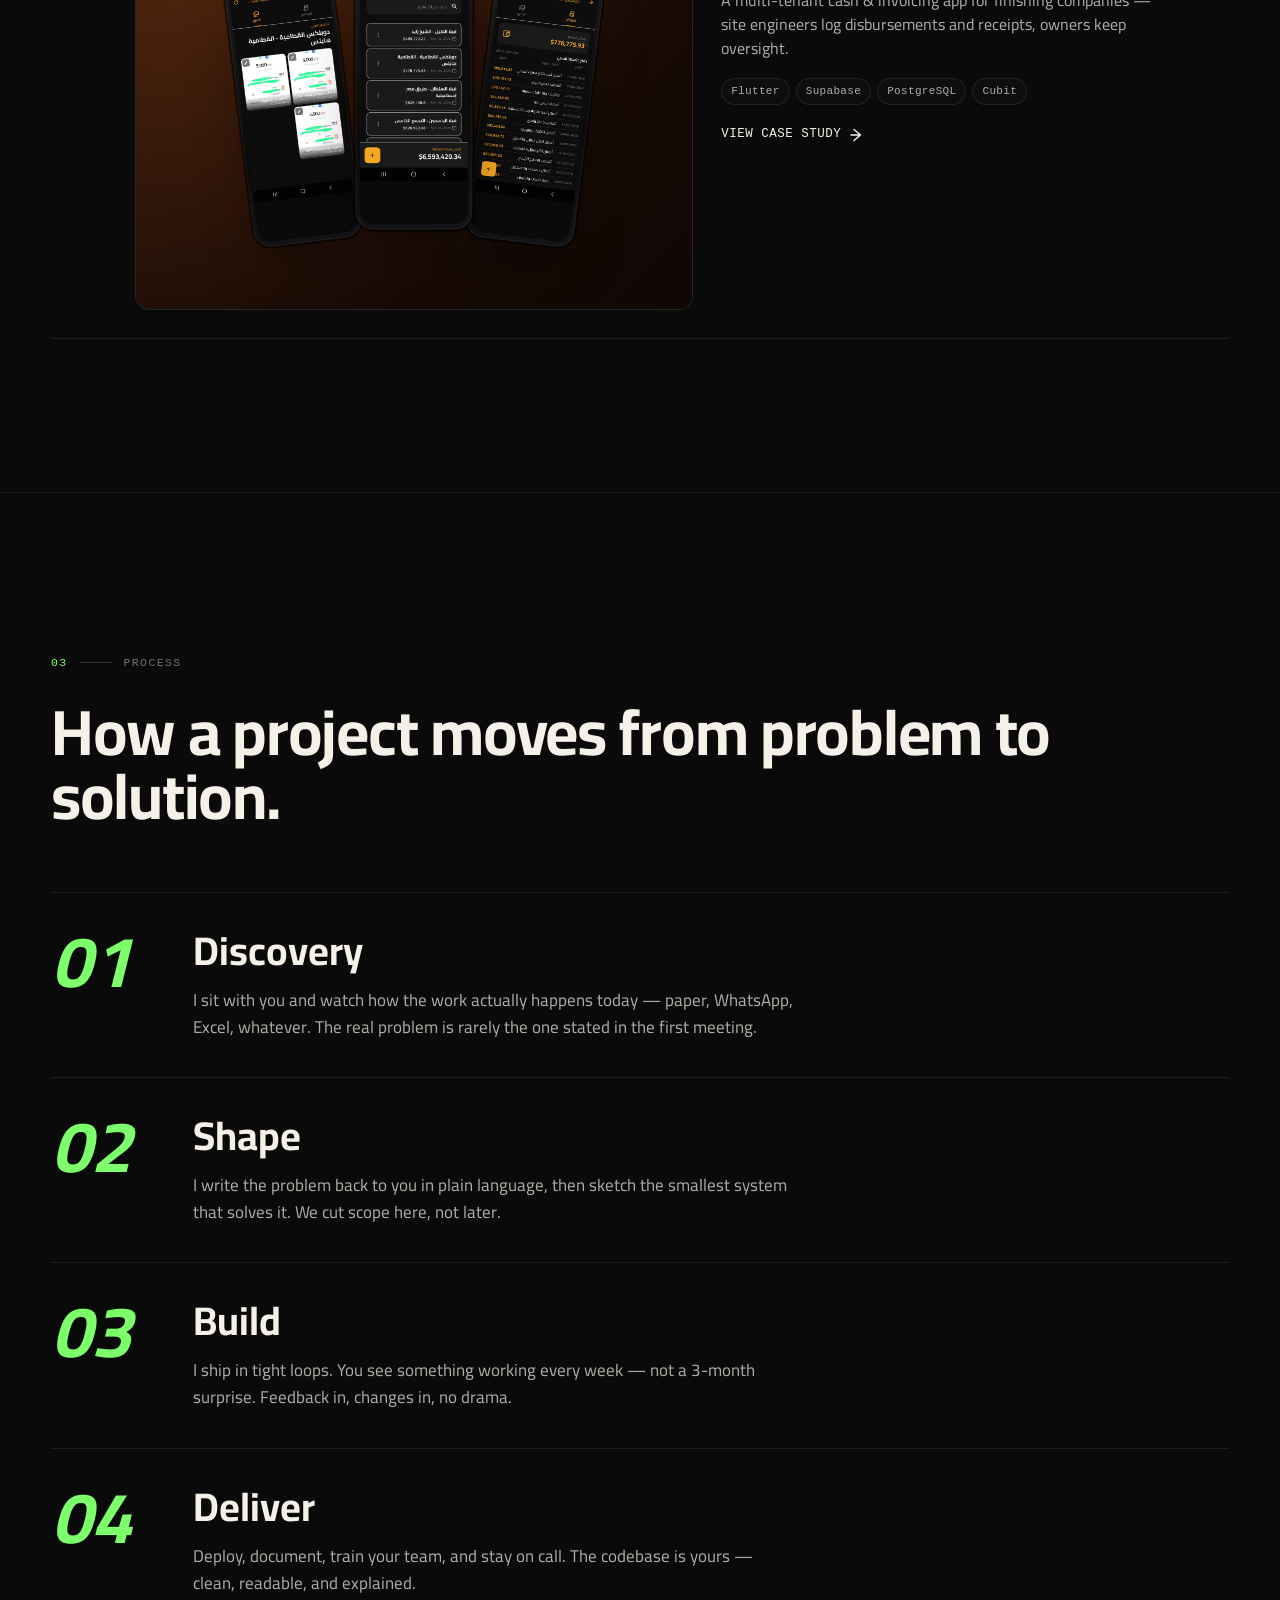
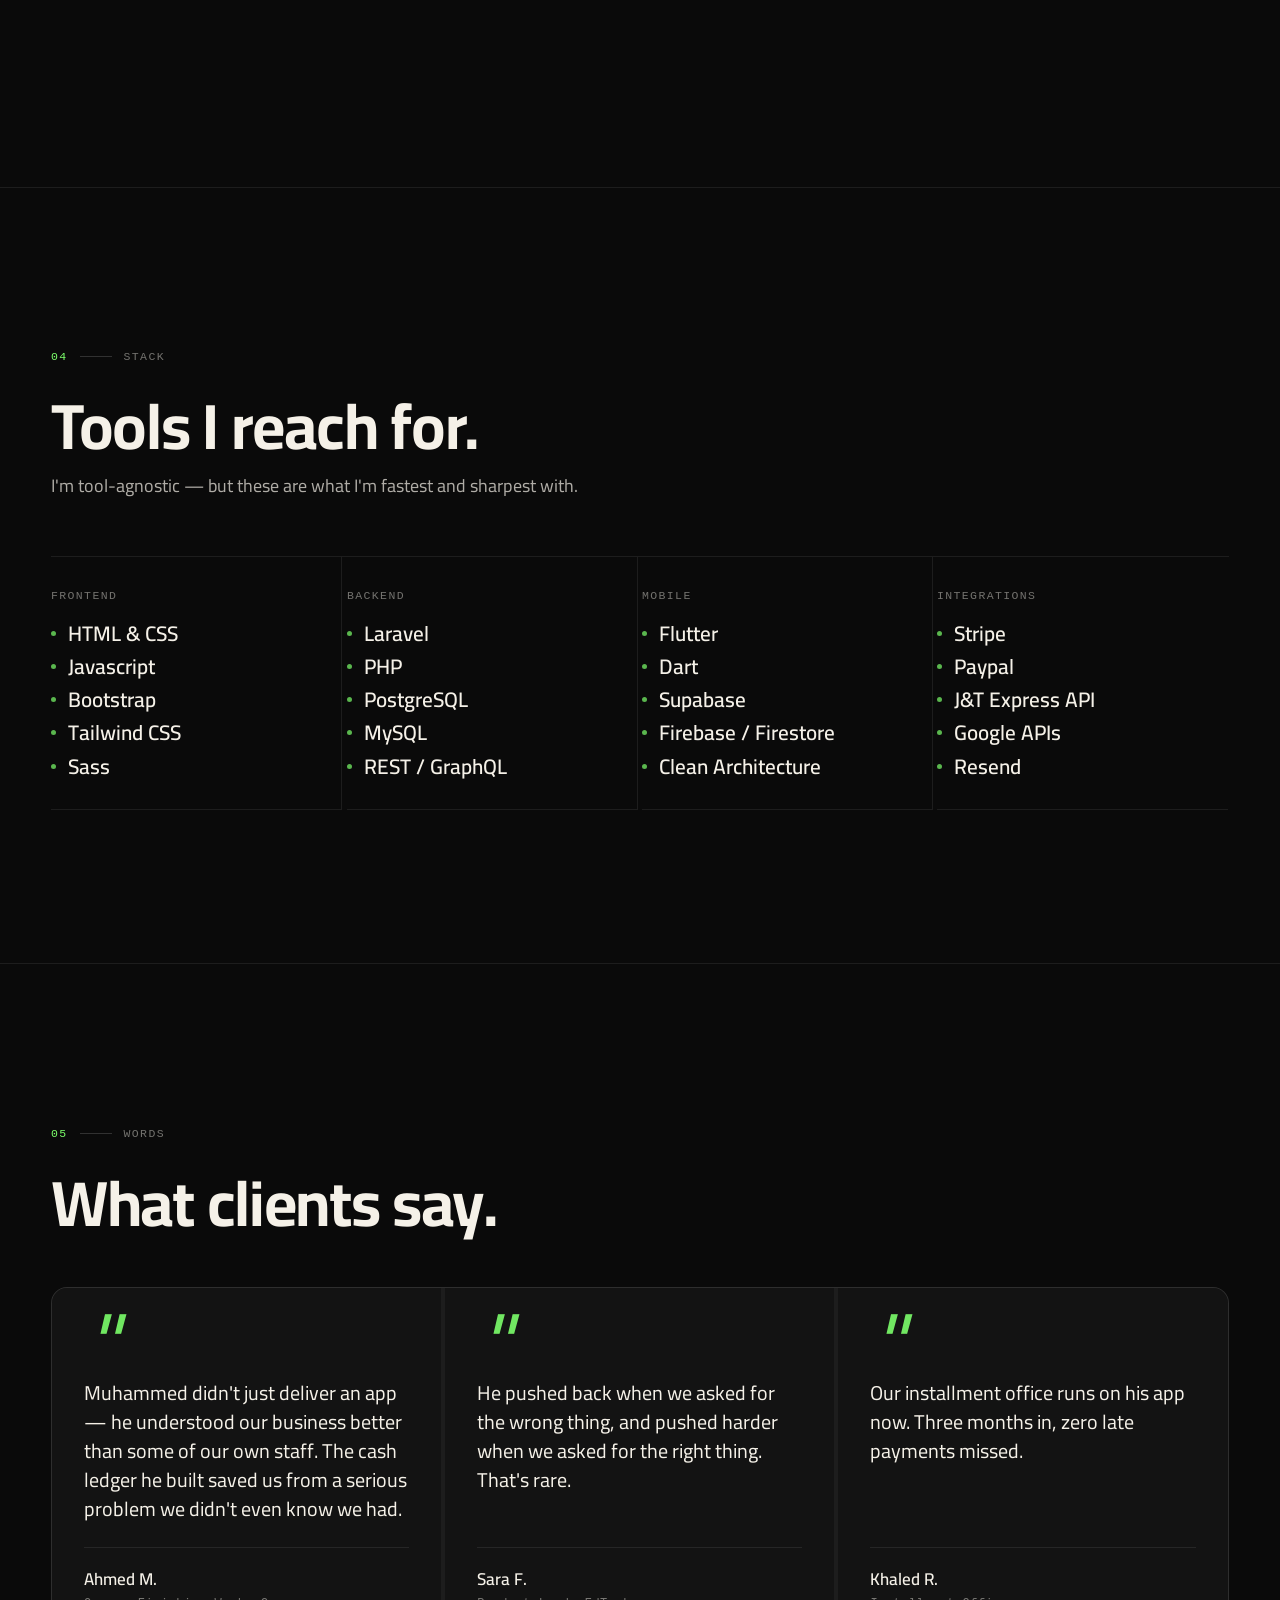
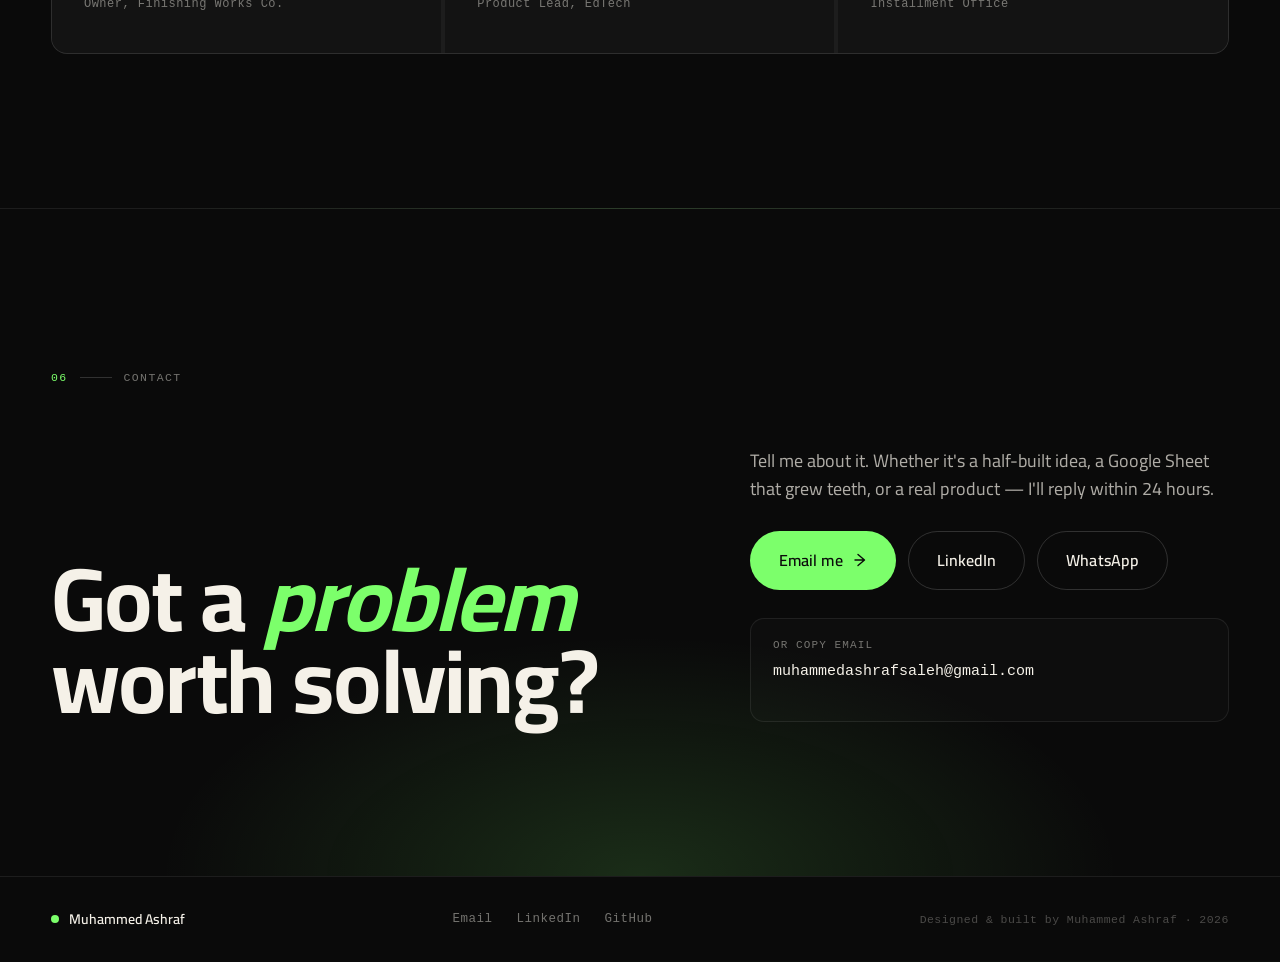
==== commit ac780c1e: "Add شيخي (Sheikhy) project — card, i18n, and CSS hue Co-Authored-By: Claude Sonnet 4.6 <noreply@anth" ====
--- a/index.html
+++ b/index.html
@@ -177,7 +177,7 @@
           </div>
         </div>
         <div class="anim-reveal anim-reveal--delay-60">
-          <h2 class="text-display-2 work-section__title" data-i18n="work.h2">Five problems, five systems.</h2>
+          <h2 class="text-display-2 work-section__title" data-i18n="work.h2">Six problems, six systems.</h2>
         </div>
         <div class="work-section__list">
 
@@ -230,6 +230,72 @@
             </article>
           </div>
 
+          <!-- Card: شيخي -->
+          <div class="anim-reveal anim-reveal--delay-200">
+            <article class="project-card">
+              <div class="project-card__index">02</div>
+              <div class="project-card__cover">
+                <div class="proj-cover proj-cover--shots proj-cover--sheikhy">
+                  <div class="proj-cover__bg"></div>
+                  <div class="proj-cover__grid"></div>
+                  <div class="proj-cover__phones">
+                    <div class="proj-cover__phone proj-cover__phone--left">
+                      <div class="phone-frame">
+                        <div class="phone-frame__bezel">
+                          <div class="phone-frame__notch"></div>
+                          <div class="phone-frame__screen">
+                            <div class="media-ph"><svg viewBox="0 0 24 24" fill="none" stroke="currentColor" stroke-width="1.5"><path d="M4 19.5A2.5 2.5 0 0 1 6.5 17H20"/><path d="M6.5 2H20v20H6.5A2.5 2.5 0 0 1 4 19.5v-15A2.5 2.5 0 0 1 6.5 2z"/></svg></div>
+                          </div>
+                        </div>
+                      </div>
+                    </div>
+                    <div class="proj-cover__phone proj-cover__phone--center">
+                      <div class="phone-frame">
+                        <div class="phone-frame__bezel">
+                          <div class="phone-frame__notch"></div>
+                          <div class="phone-frame__screen">
+                            <div class="media-ph"><svg viewBox="0 0 24 24" fill="none" stroke="currentColor" stroke-width="1.5"><path d="M4 19.5A2.5 2.5 0 0 1 6.5 17H20"/><path d="M6.5 2H20v20H6.5A2.5 2.5 0 0 1 4 19.5v-15A2.5 2.5 0 0 1 6.5 2z"/></svg></div>
+                          </div>
+                        </div>
+                      </div>
+                    </div>
+                    <div class="proj-cover__phone proj-cover__phone--right">
+                      <div class="phone-frame">
+                        <div class="phone-frame__bezel">
+                          <div class="phone-frame__notch"></div>
+                          <div class="phone-frame__screen">
+                            <div class="media-ph"><svg viewBox="0 0 24 24" fill="none" stroke="currentColor" stroke-width="1.5"><path d="M4 19.5A2.5 2.5 0 0 1 6.5 17H20"/><path d="M6.5 2H20v20H6.5A2.5 2.5 0 0 1 4 19.5v-15A2.5 2.5 0 0 1 6.5 2z"/></svg></div>
+                          </div>
+                        </div>
+                      </div>
+                    </div>
+                  </div>
+                  <div class="proj-cover__corner">
+                    <span class="proj-cover__type-label">Mobile</span>
+                  </div>
+                </div>
+              </div>
+              <div class="project-card__meta">
+                <div class="project-card__header">
+                  <span class="project-card__category" data-i18n="sheikhy.category">Islamic EdTech · Mobile</span>
+                  <span class="project-card__year">2026</span>
+                </div>
+                <h3 class="project-card__title" data-i18n="sheikhy.name">شيخي</h3>
+                <p class="project-card__tagline" data-i18n="sheikhy.tagline">A white-label Islamic education app — each sheikh gets their own branded app with courses, quizzes, certificates, and AI-generated questions.</p>
+                <div class="project-card__chips">
+                  <span class="tech-chip">Flutter</span>
+                  <span class="tech-chip">Supabase</span>
+                  <span class="tech-chip">Firebase</span>
+                  <span class="tech-chip">AI</span>
+                </div>
+                <a href="sheikhy.html" class="project-card__cta">
+                  <span data-i18n="work.view">View case study</span>
+                  <span data-arrow></span>
+                </a>
+              </div>
+            </article>
+          </div>
+
           <!-- Card: FegmaPlatform LMS (hidden) -->
           <div class="anim-reveal anim-reveal--delay-200" style="display:none">
             <article class="project-card">
@@ -288,7 +354,7 @@
           <!-- Card: debitPro -->
           <div class="anim-reveal anim-reveal--delay-140">
             <article class="project-card">
-              <div class="project-card__index">02</div>
+              <div class="project-card__index">03</div>
               <div class="project-card__cover">
                 <div class="proj-cover proj-cover--shots proj-cover--debitpro">
                   <div class="proj-cover__bg"></div>
@@ -355,7 +421,7 @@
           <!-- Card: CHR Developments -->
           <div class="anim-reveal anim-reveal--delay-80">
             <article class="project-card">
-              <div class="project-card__index">03</div>
+              <div class="project-card__index">04</div>
               <div class="project-card__cover">
                 <div class="proj-cover proj-cover--web proj-cover--chr">
                   <div class="proj-cover__bg"></div>
@@ -405,7 +471,7 @@
           <!-- Card: EUX -->
           <div class="anim-reveal anim-reveal--delay-200">
             <article class="project-card">
-              <div class="project-card__index">04</div>
+              <div class="project-card__index">05</div>
               <div class="project-card__cover">
                 <div class="proj-cover proj-cover--shots proj-cover--eux">
                   <div class="proj-cover__bg"></div>
@@ -487,7 +553,7 @@
           <!-- Card: Cashes -->
           <div class="anim-reveal anim-reveal--delay-200">
             <article class="project-card">
-              <div class="project-card__index">05</div>
+              <div class="project-card__index">06</div>
               <div class="project-card__cover">
                 <div class="proj-cover proj-cover--shots proj-cover--cashes">
                   <div class="proj-cover__bg"></div>
--- a/style.css
+++ b/style.css
@@ -1474,6 +1474,9 @@
 .proj-cover--dots,
 .proj-showcase--dots,
 .walkthrough-frame--dots  { --cover-hue: 48;  }
+.proj-cover--sheikhy,
+.proj-showcase--sheikhy,
+.phases-gallery--sheikhy  { --cover-hue: 155; }
 
 /* ── In-frame media placeholder ("image coming soon") ─────────────────────── */
 .media-ph {
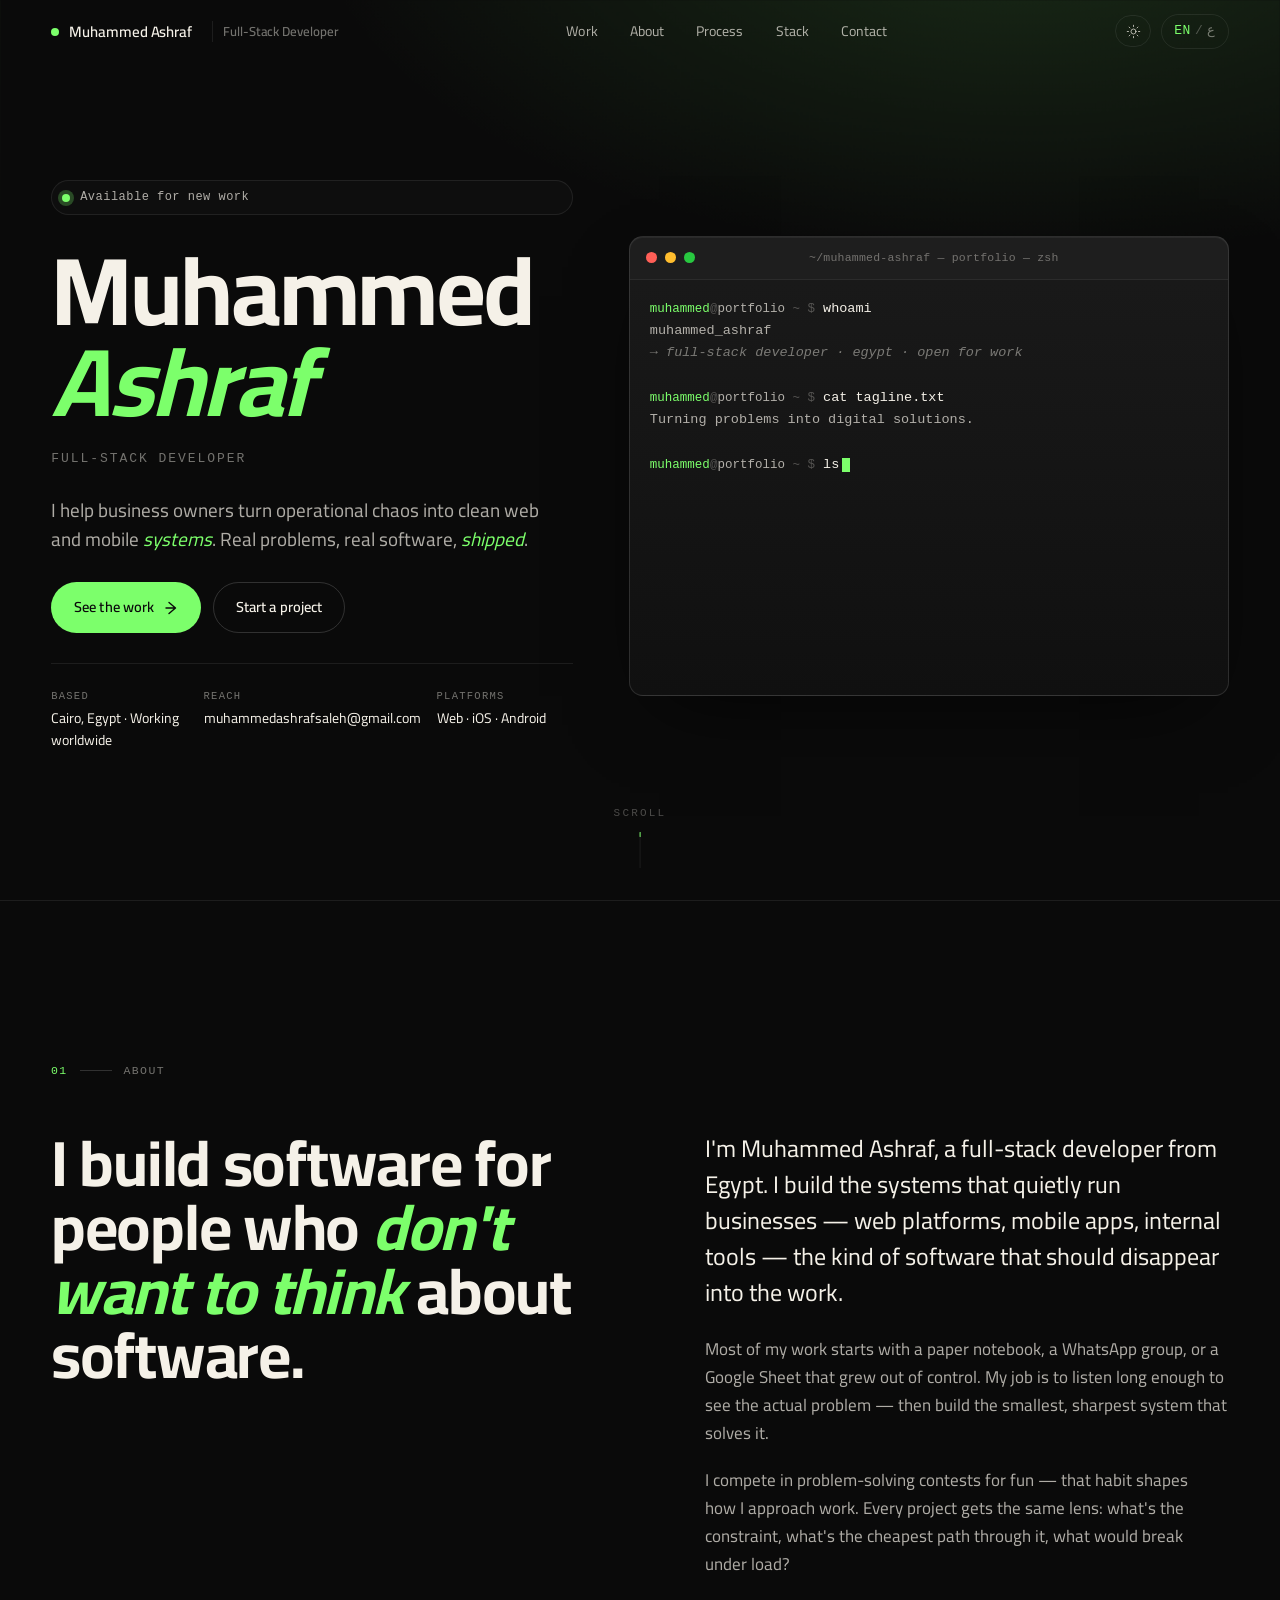
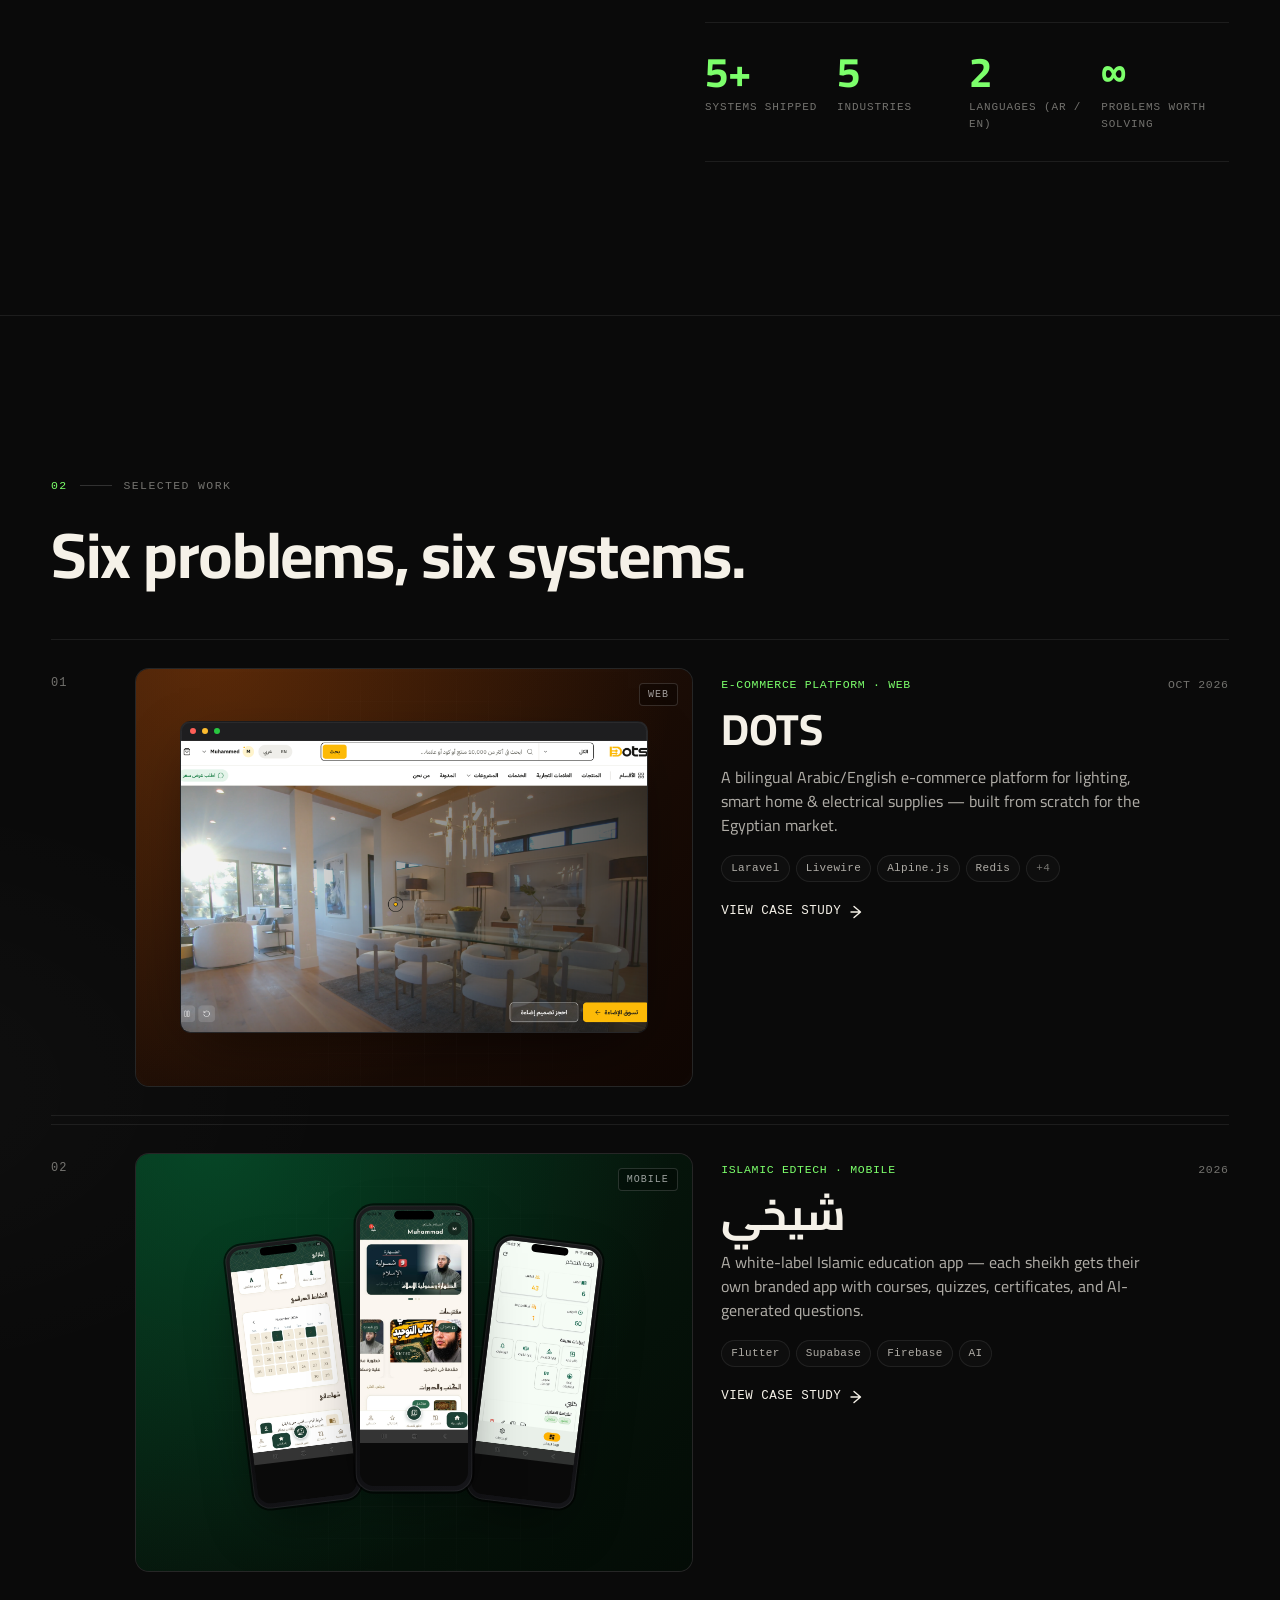
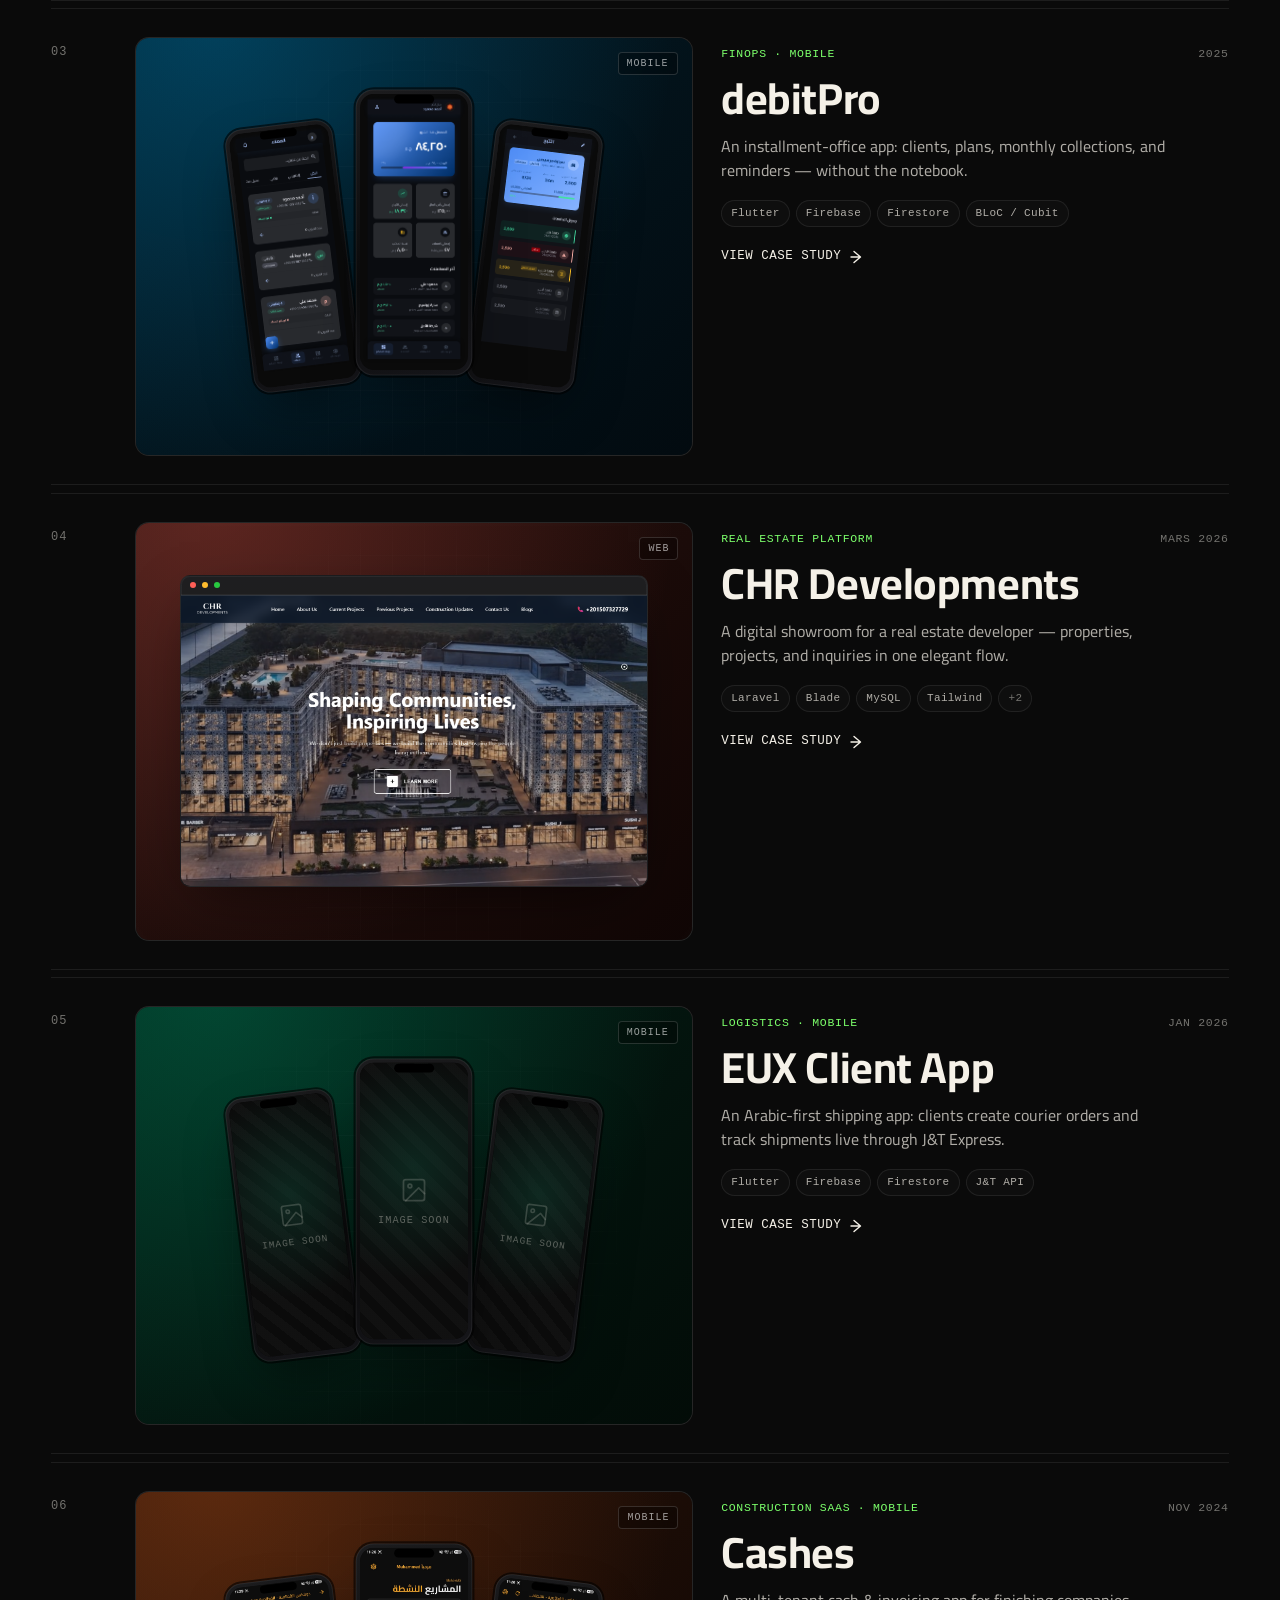
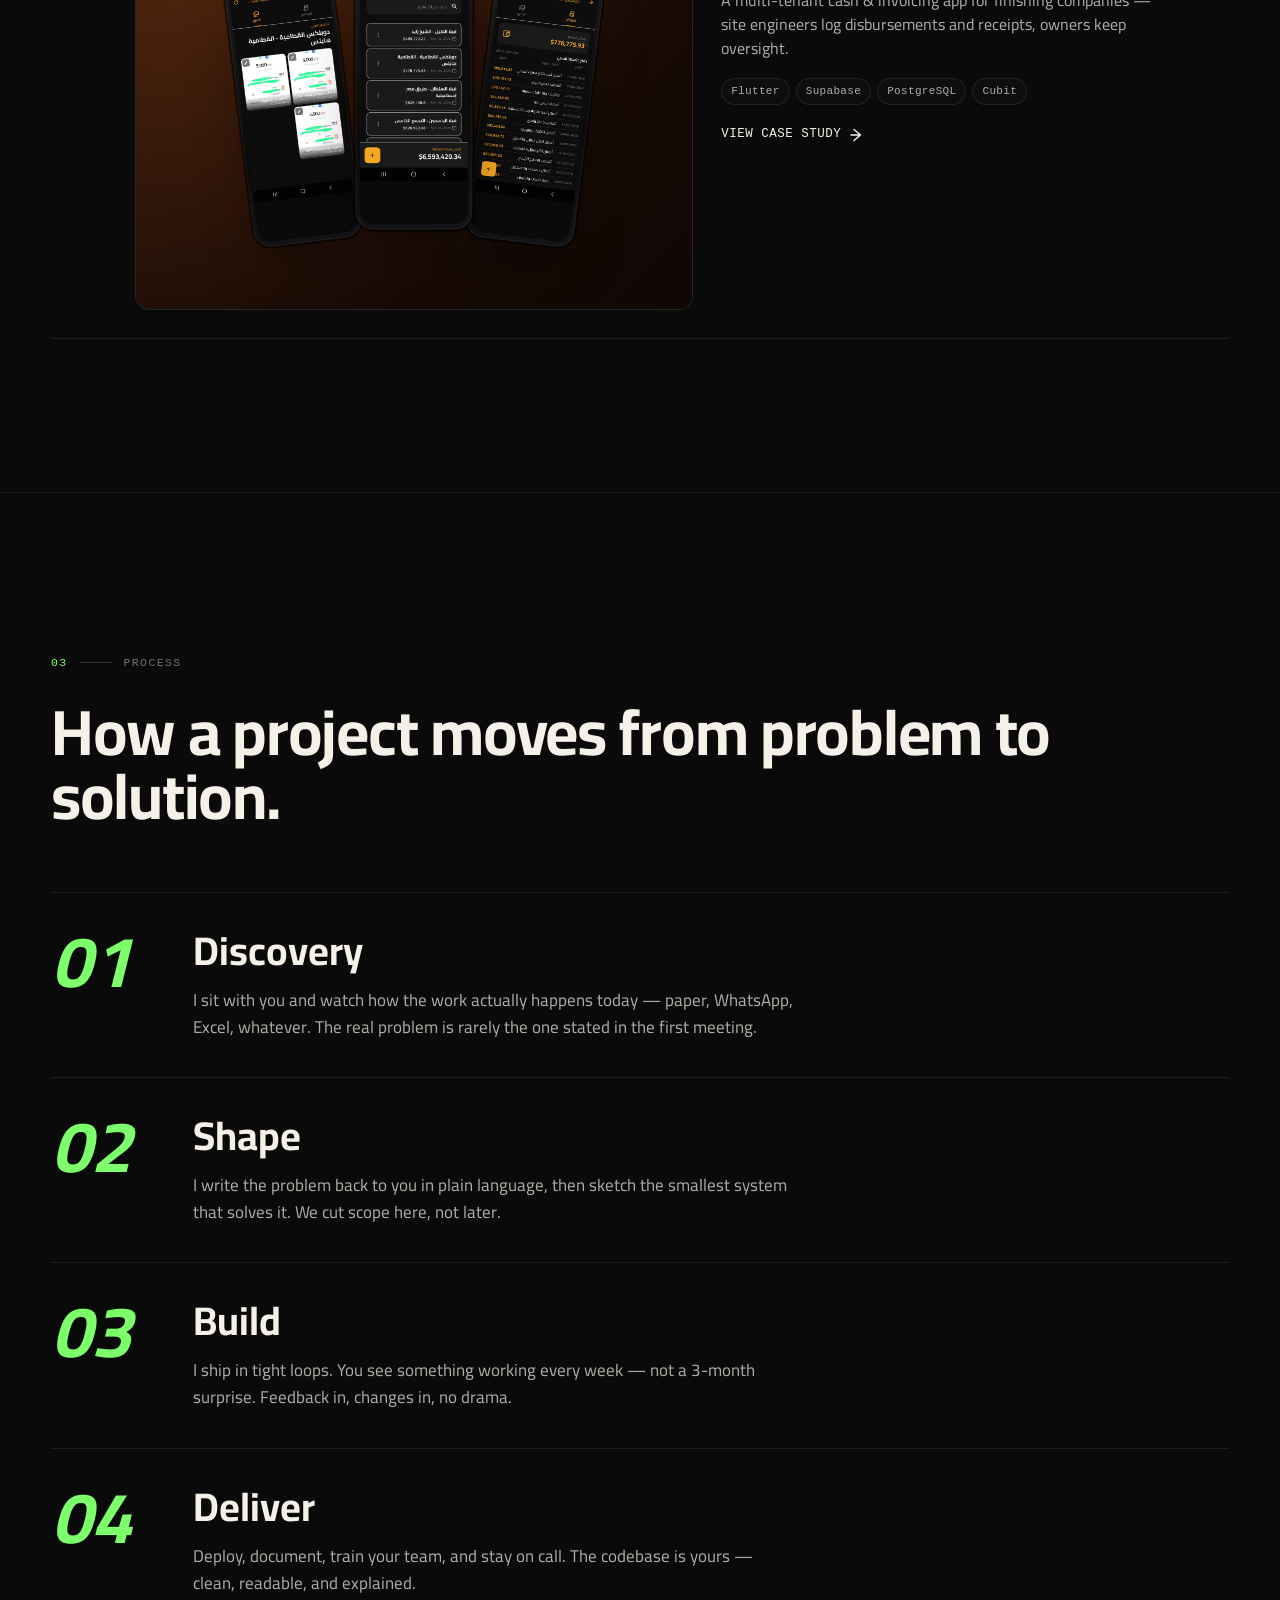
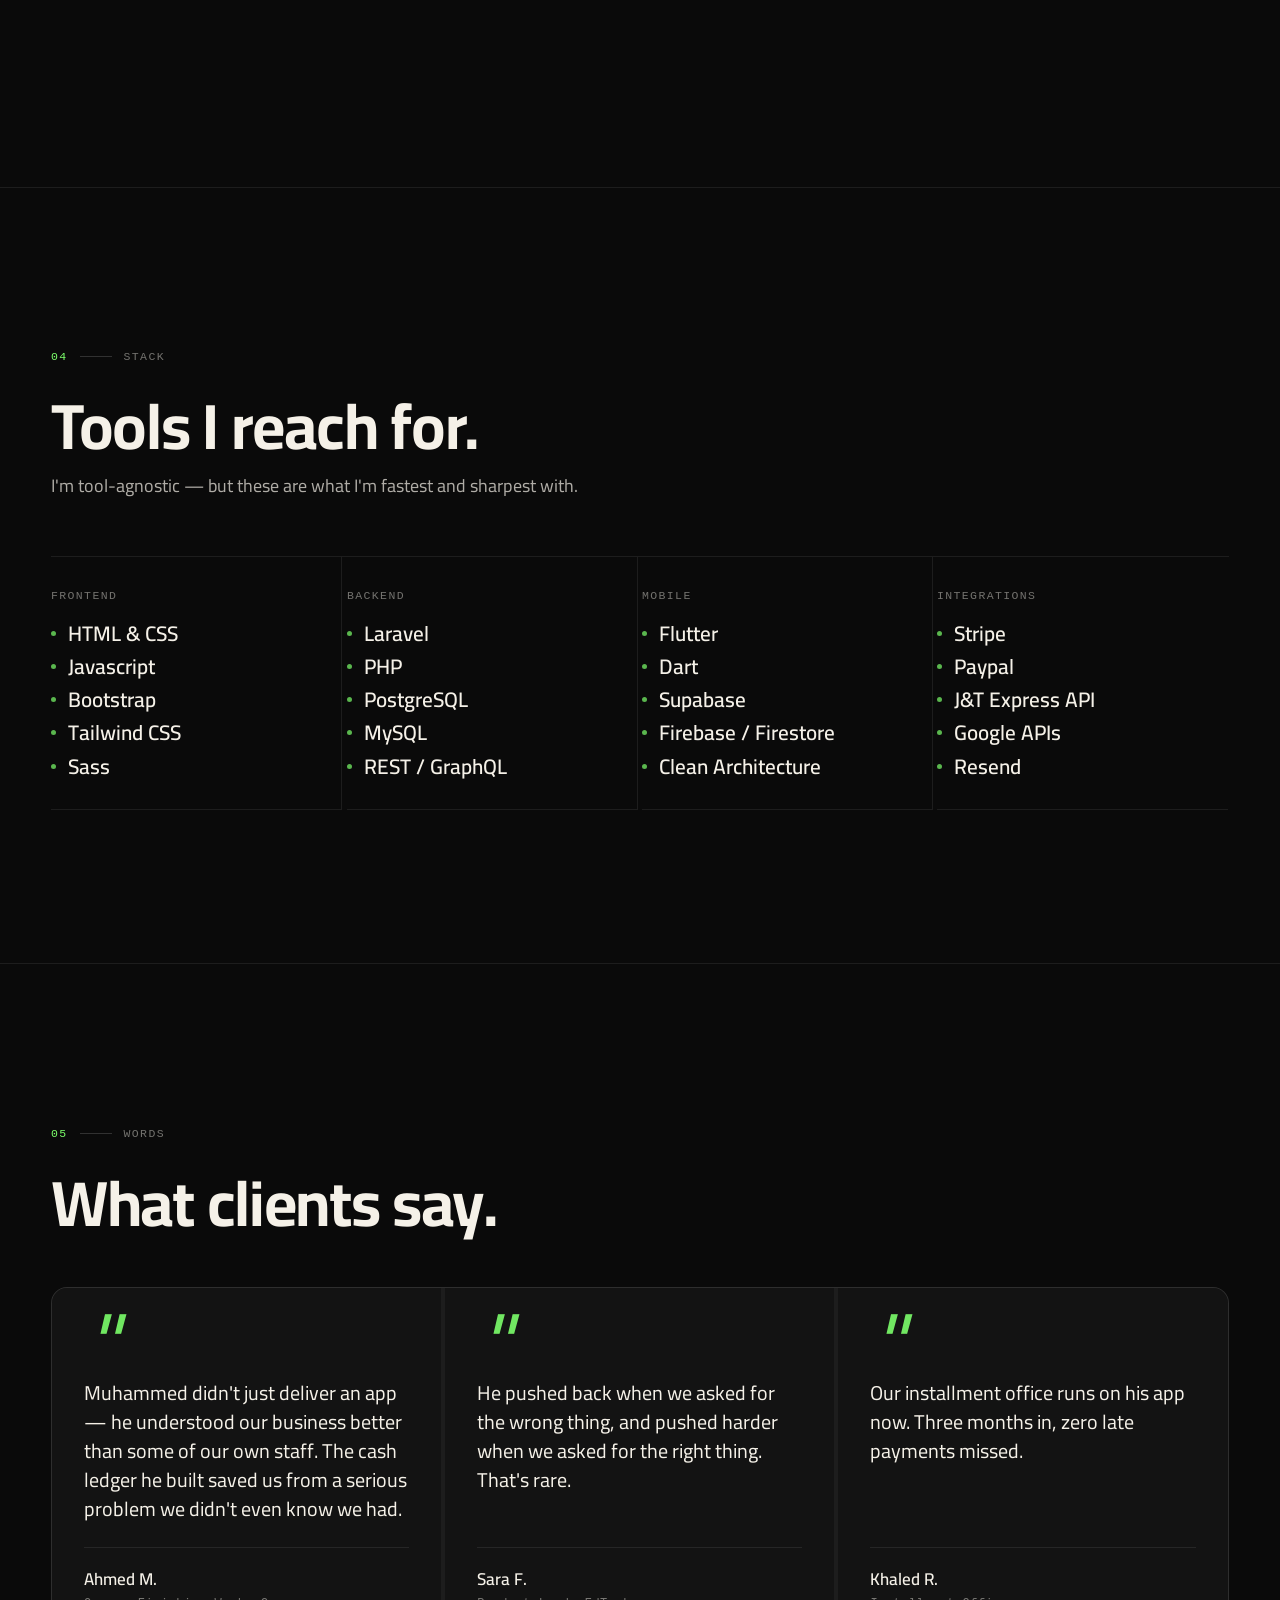
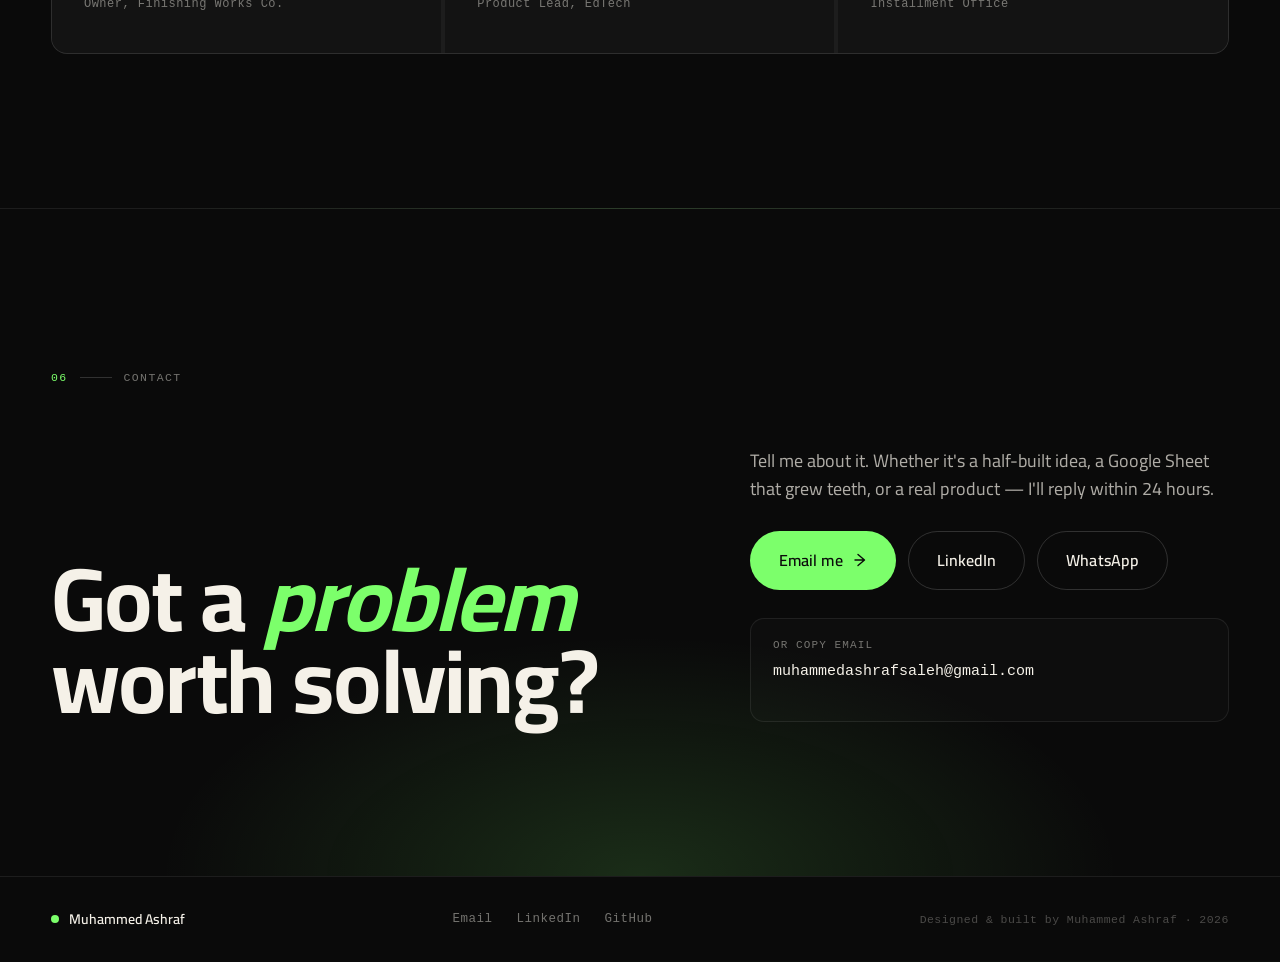
==== commit 1f2292cc: "Add شيخي home page screenshots to project card phone mockups Co-Authored-By: Claude Sonnet 4.6 <nore" ====
--- a/index.html
+++ b/index.html
@@ -244,7 +244,7 @@
                         <div class="phone-frame__bezel">
                           <div class="phone-frame__notch"></div>
                           <div class="phone-frame__screen">
-                            <div class="media-ph"><svg viewBox="0 0 24 24" fill="none" stroke="currentColor" stroke-width="1.5"><path d="M4 19.5A2.5 2.5 0 0 1 6.5 17H20"/><path d="M6.5 2H20v20H6.5A2.5 2.5 0 0 1 4 19.5v-15A2.5 2.5 0 0 1 6.5 2z"/></svg></div>
+                            <img src="Screens/shiekhy/achievements.png" alt="شيخي — إنجازاتي" class="phone-frame__shot">
                           </div>
                         </div>
                       </div>
@@ -254,7 +254,7 @@
                         <div class="phone-frame__bezel">
                           <div class="phone-frame__notch"></div>
                           <div class="phone-frame__screen">
-                            <div class="media-ph"><svg viewBox="0 0 24 24" fill="none" stroke="currentColor" stroke-width="1.5"><path d="M4 19.5A2.5 2.5 0 0 1 6.5 17H20"/><path d="M6.5 2H20v20H6.5A2.5 2.5 0 0 1 4 19.5v-15A2.5 2.5 0 0 1 6.5 2z"/></svg></div>
+                            <img src="Screens/shiekhy/home.png" alt="شيخي — الرئيسية" class="phone-frame__shot">
                           </div>
                         </div>
                       </div>
@@ -264,7 +264,7 @@
                         <div class="phone-frame__bezel">
                           <div class="phone-frame__notch"></div>
                           <div class="phone-frame__screen">
-                            <div class="media-ph"><svg viewBox="0 0 24 24" fill="none" stroke="currentColor" stroke-width="1.5"><path d="M4 19.5A2.5 2.5 0 0 1 6.5 17H20"/><path d="M6.5 2H20v20H6.5A2.5 2.5 0 0 1 4 19.5v-15A2.5 2.5 0 0 1 6.5 2z"/></svg></div>
+                            <img src="Screens/shiekhy/dashboard.png" alt="شيخي — لوحة التحكم" class="phone-frame__shot">
                           </div>
                         </div>
                       </div>
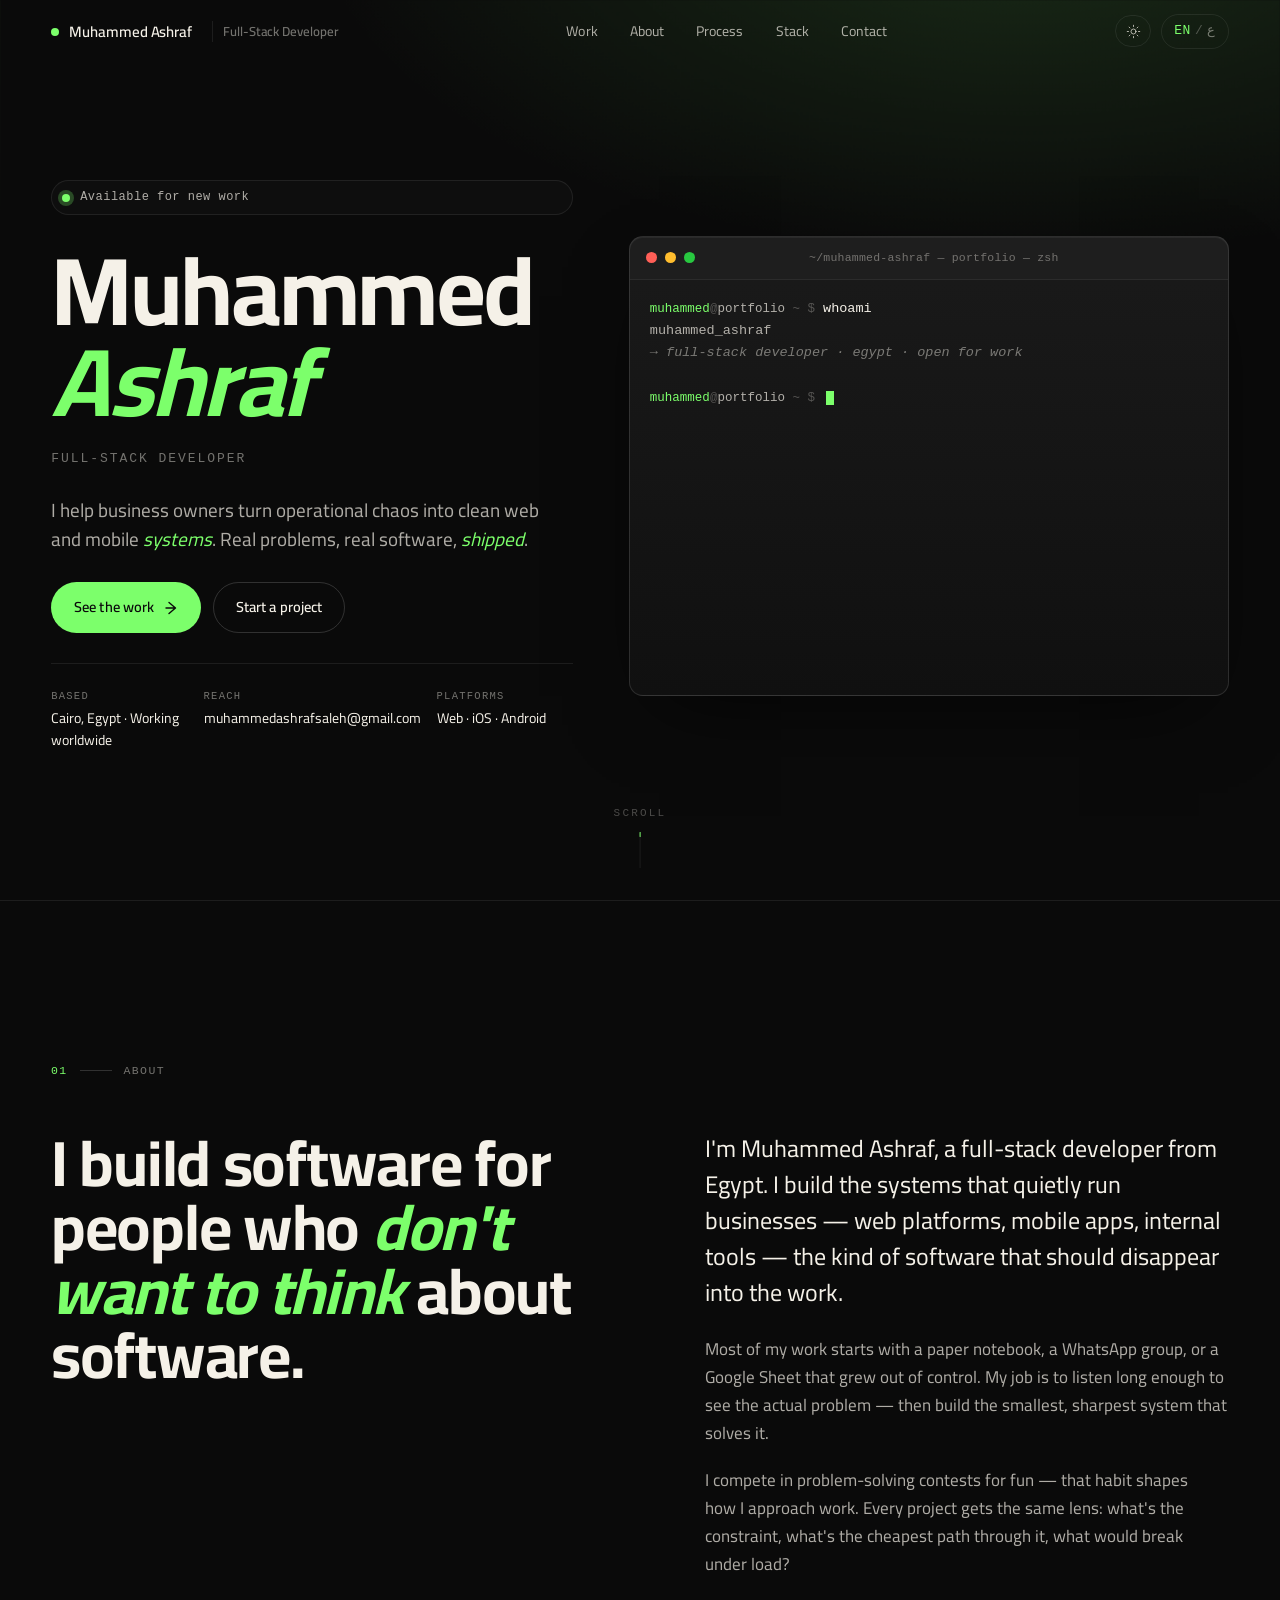
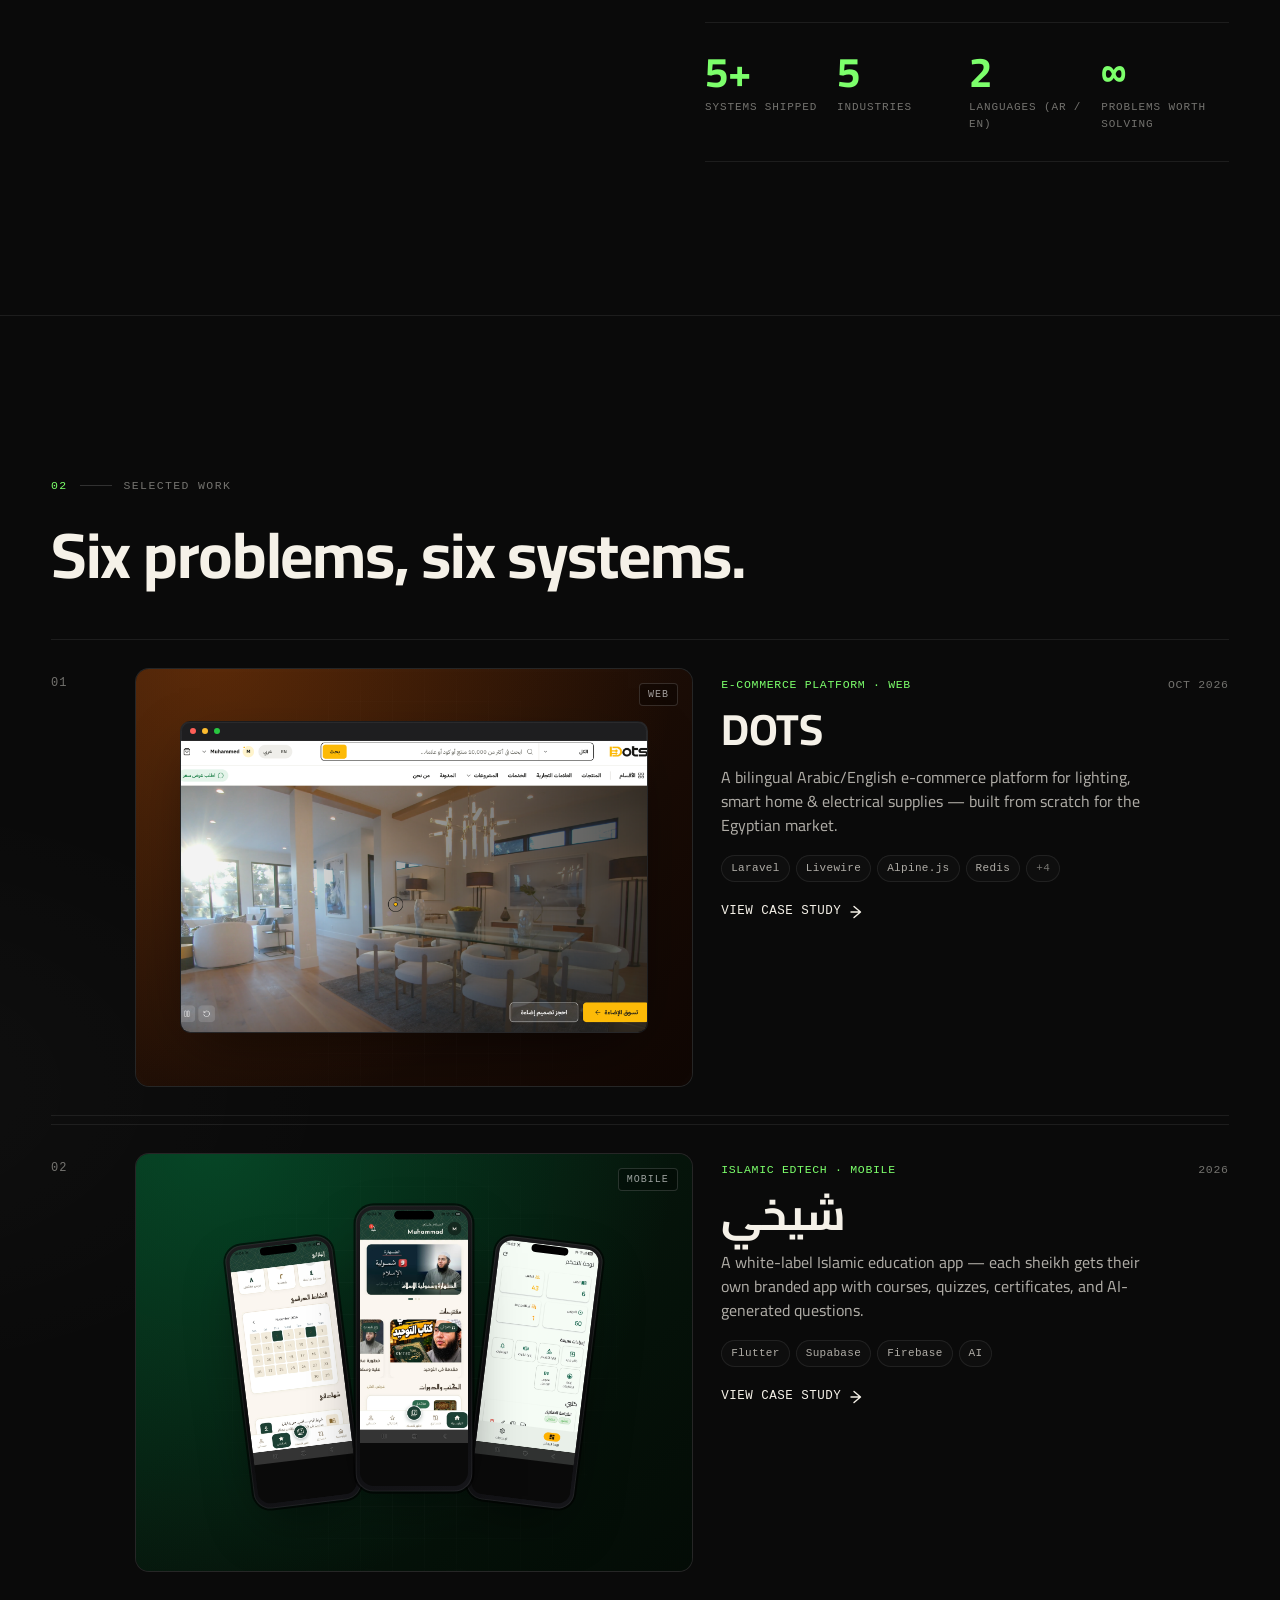
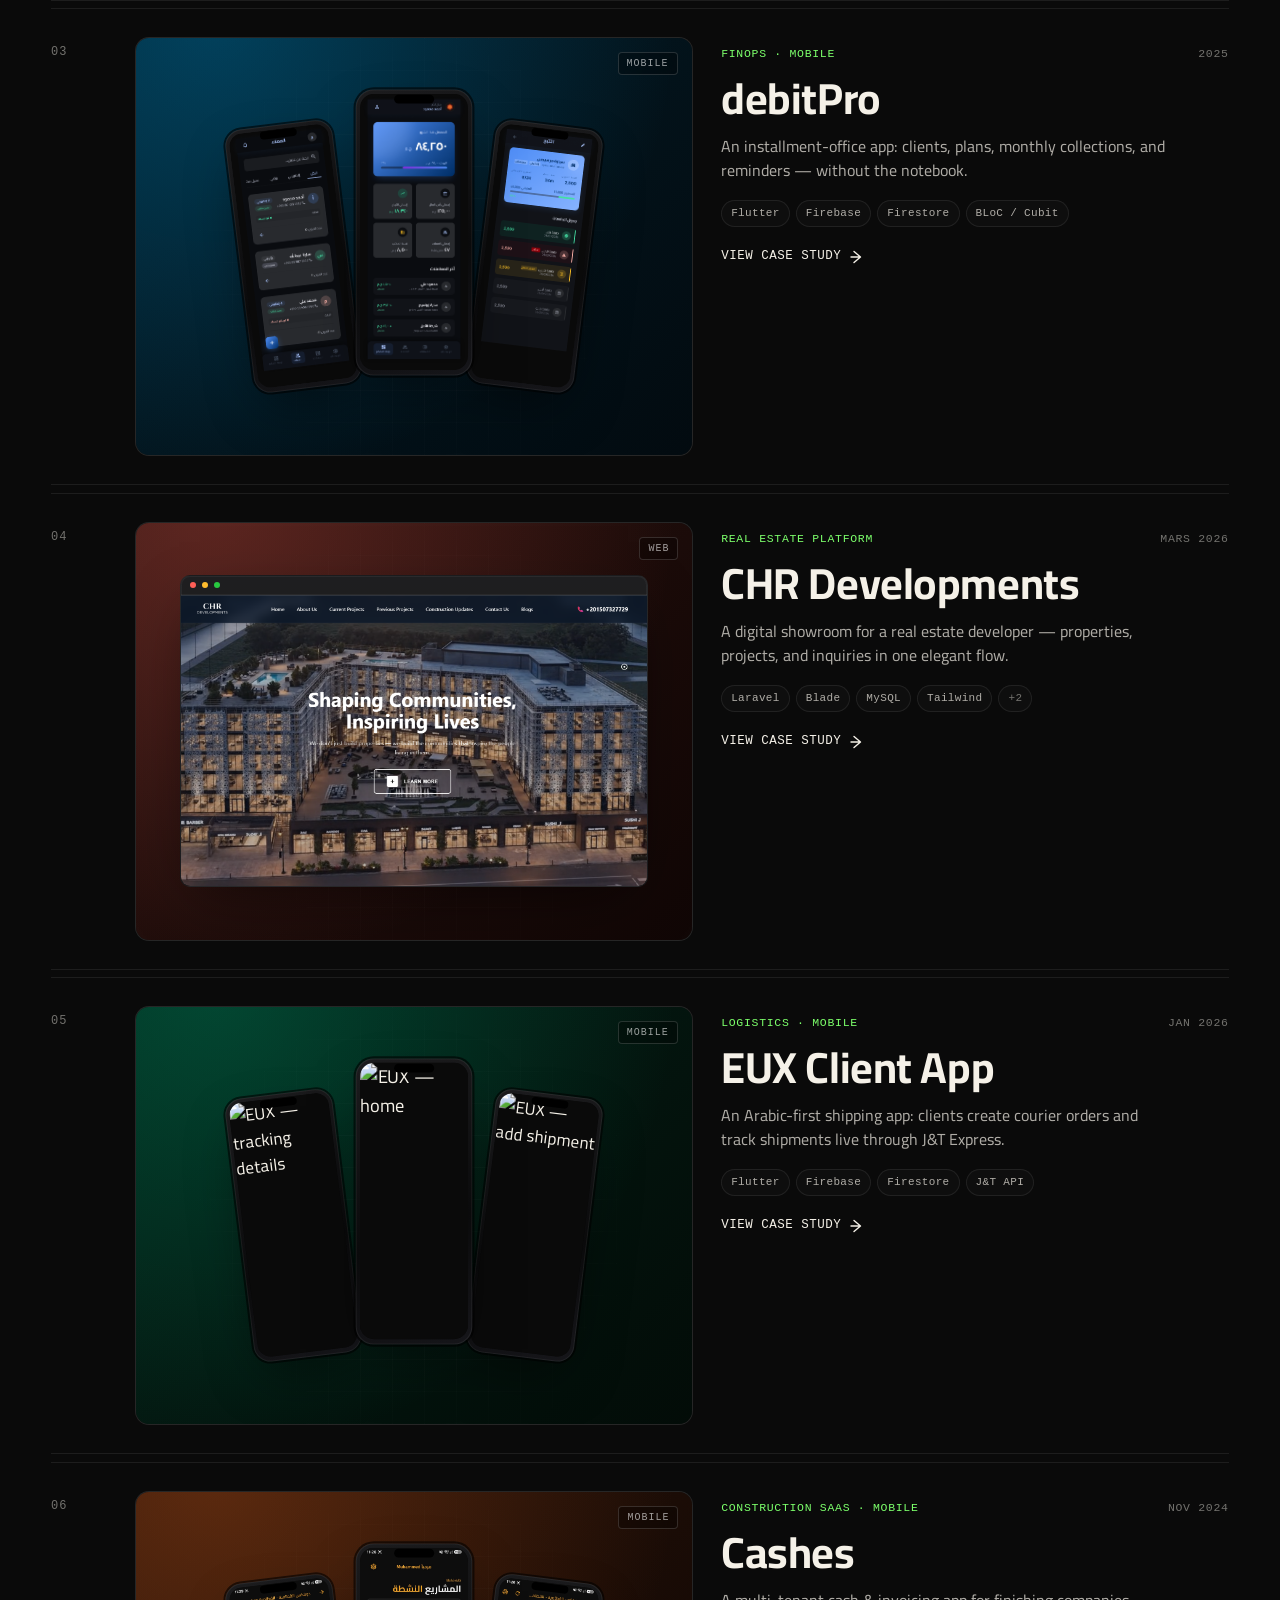
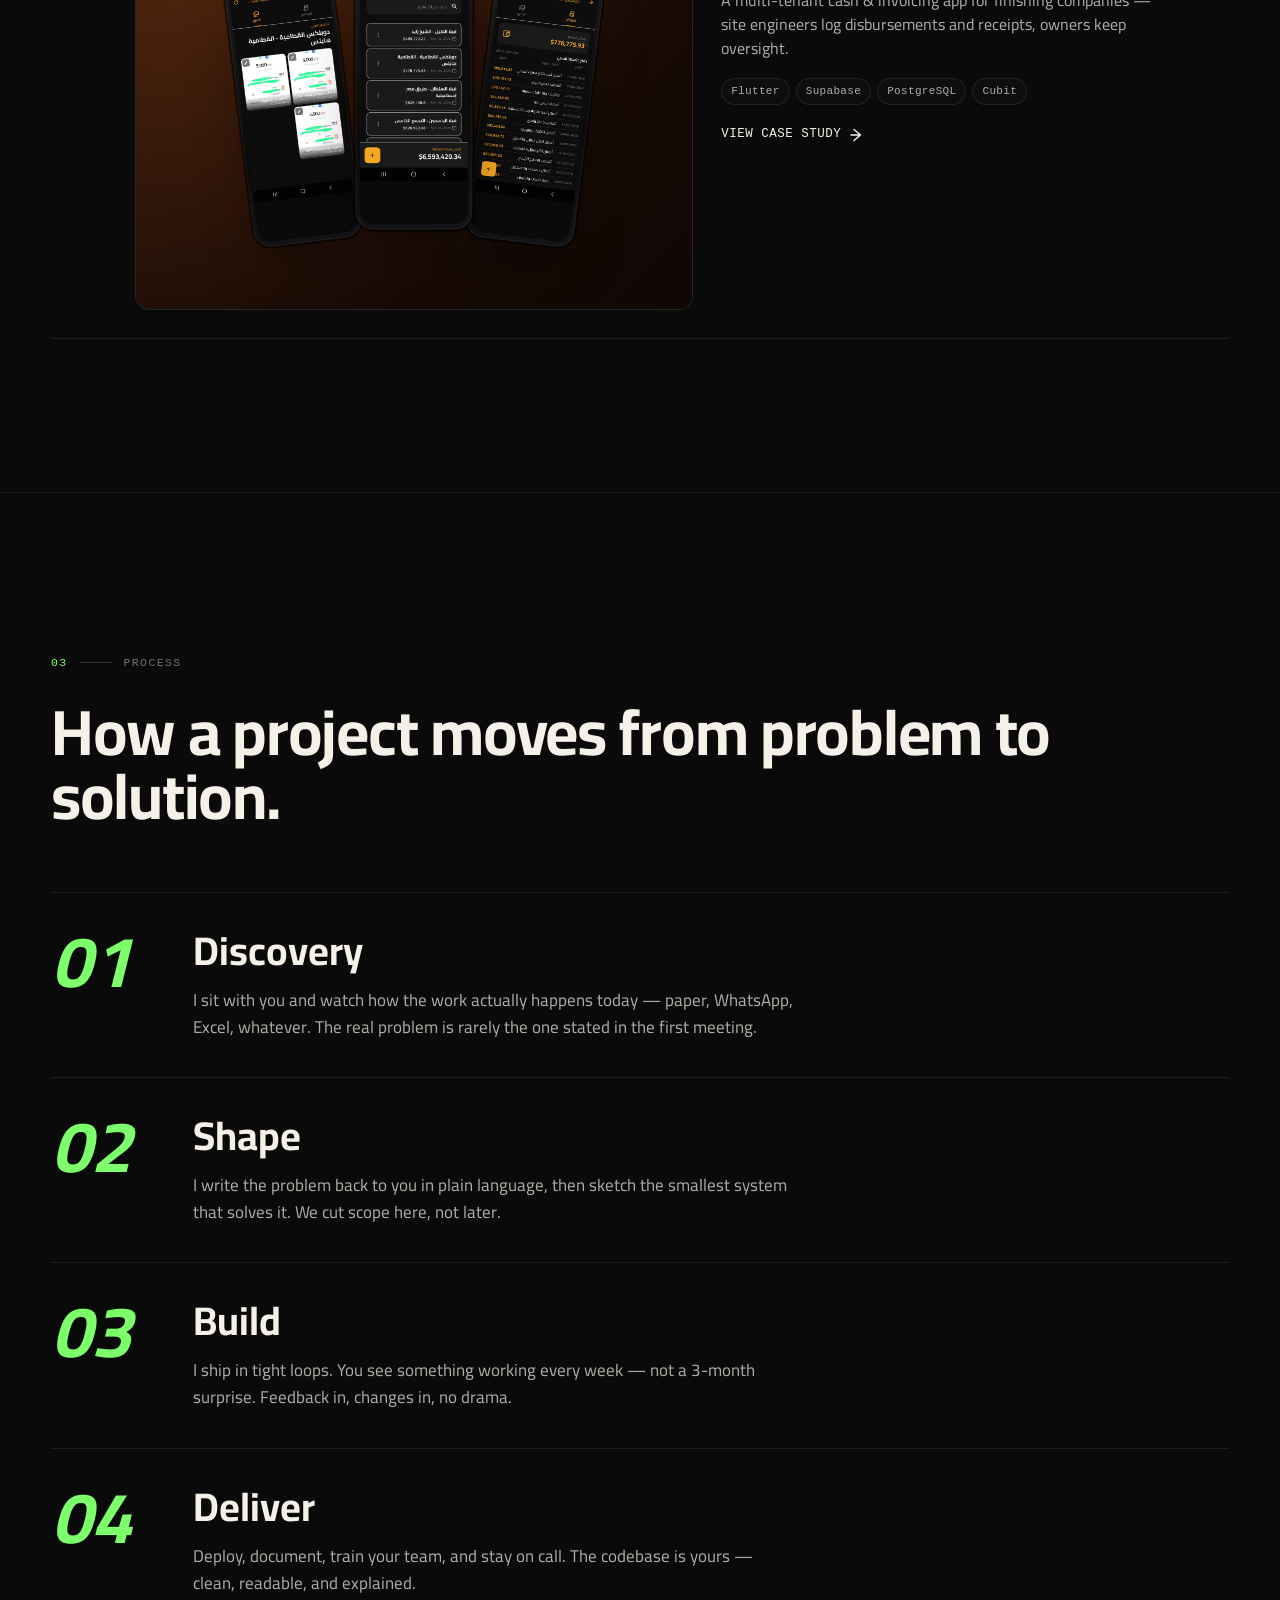
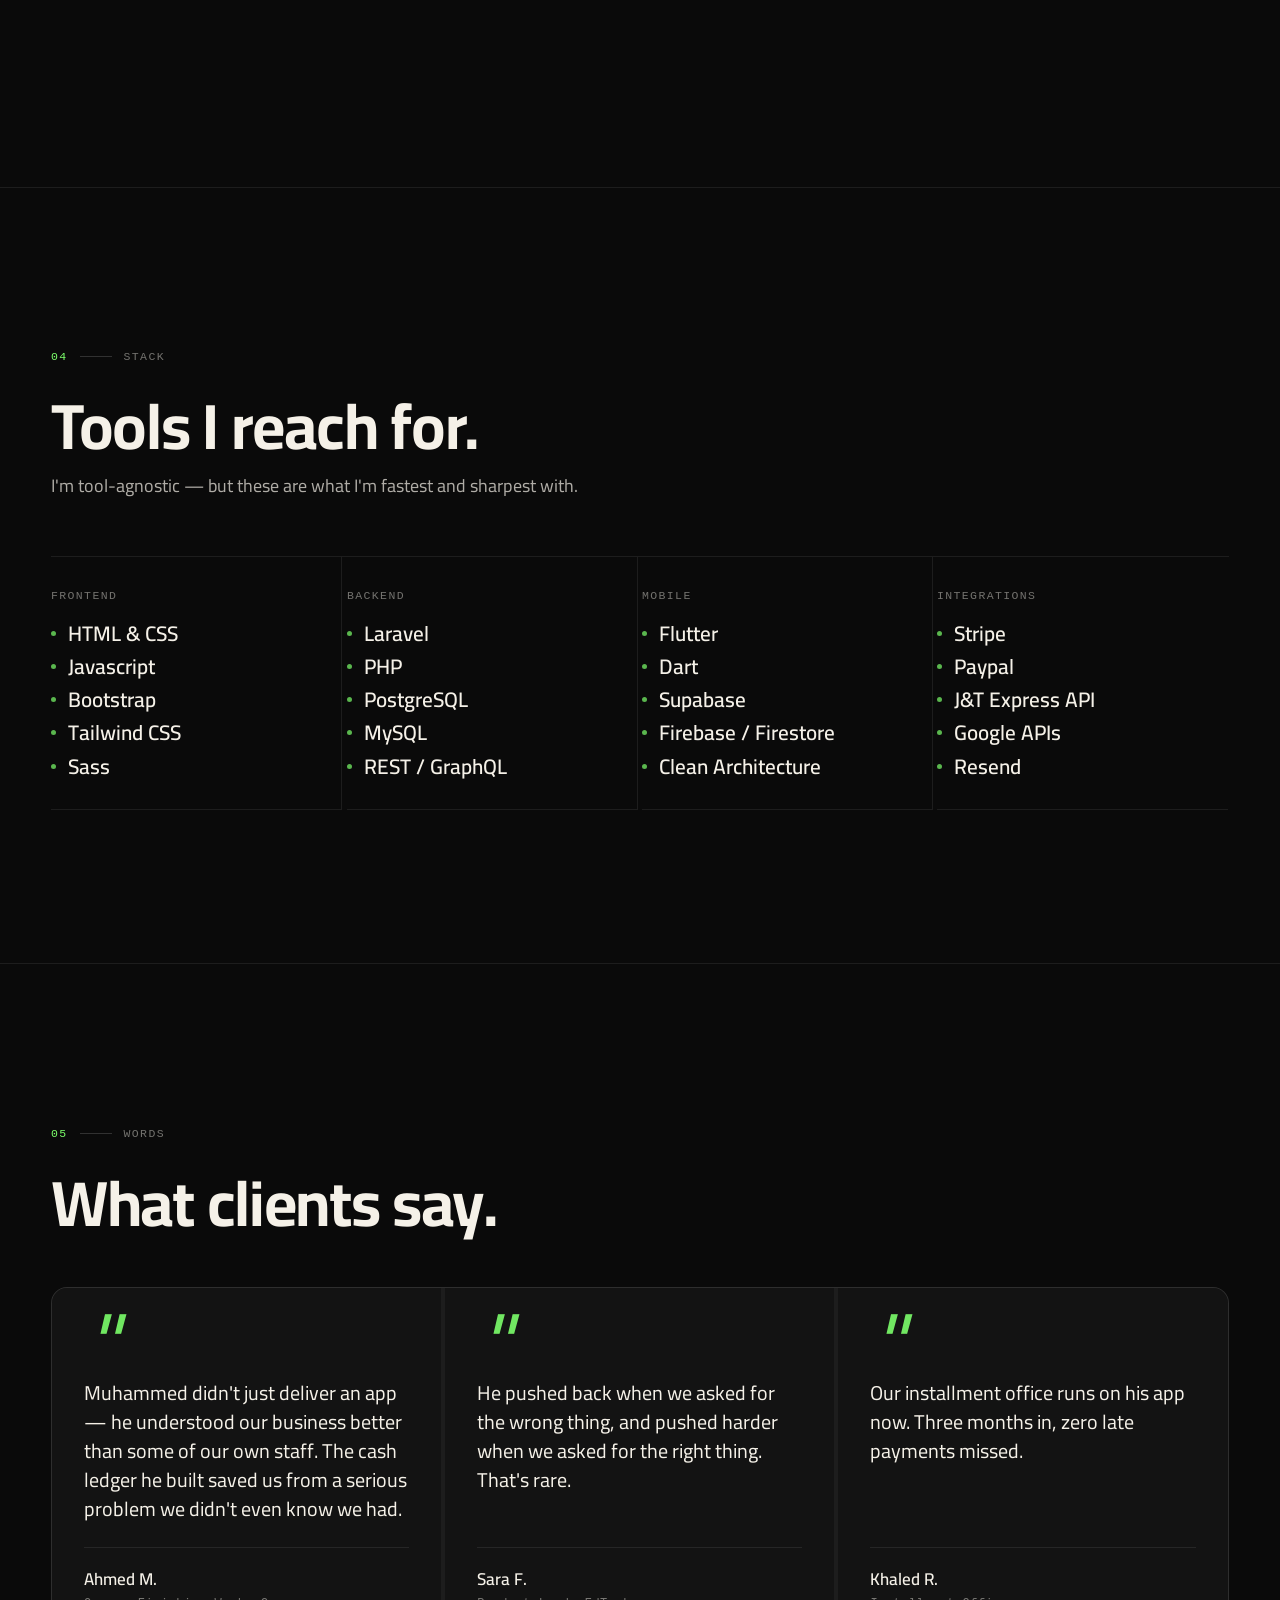
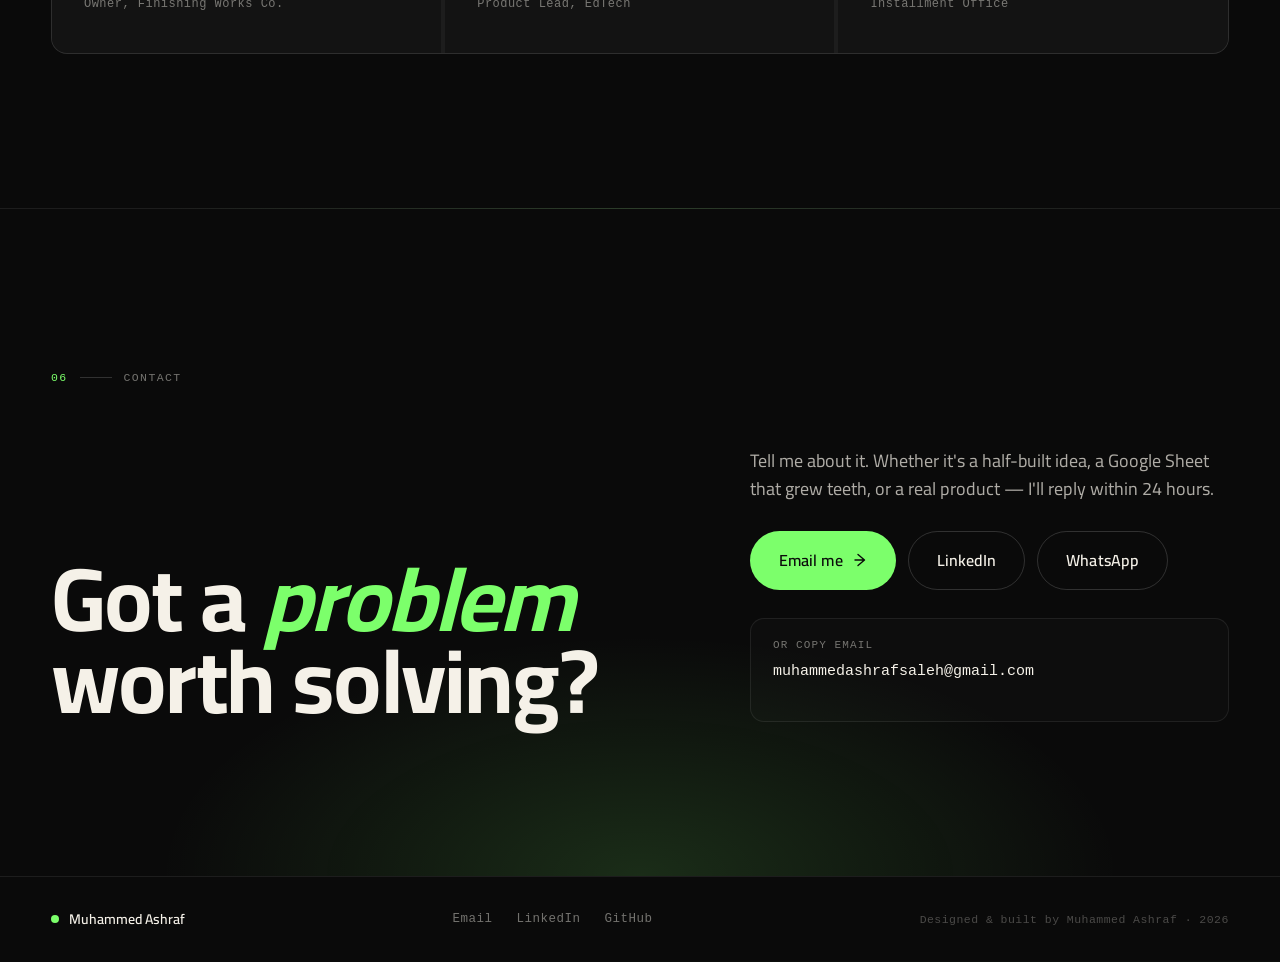
==== commit 5d28f3e8: "Add EUX app screenshots to project card phone mockups Co-Authored-By: Claude Sonnet 4.6 <noreply@ant" ====
--- a/index.html
+++ b/index.html
@@ -482,12 +482,7 @@
                         <div class="phone-frame__bezel">
                           <div class="phone-frame__notch"></div>
                           <div class="phone-frame__screen">
-                            <div class="media-ph"><svg viewBox="0 0 24 24" fill="none" stroke="currentColor"
-                                stroke-width="1.5" stroke-linecap="round" stroke-linejoin="round" aria-hidden="true">
-                                <rect x="3" y="3" width="18" height="18" rx="2" />
-                                <circle cx="8.5" cy="8.5" r="1.6" />
-                                <path d="M21 15l-5-5L5 21" />
-                              </svg><span class="media-ph__label">Image soon</span></div>
+                            <img src="docs/EUX-Screens/tracking_details.gif" alt="EUX — tracking details" class="phone-frame__shot">
                           </div>
                         </div>
                       </div>
@@ -497,12 +492,7 @@
                         <div class="phone-frame__bezel">
                           <div class="phone-frame__notch"></div>
                           <div class="phone-frame__screen">
-                            <div class="media-ph"><svg viewBox="0 0 24 24" fill="none" stroke="currentColor"
-                                stroke-width="1.5" stroke-linecap="round" stroke-linejoin="round" aria-hidden="true">
-                                <rect x="3" y="3" width="18" height="18" rx="2" />
-                                <circle cx="8.5" cy="8.5" r="1.6" />
-                                <path d="M21 15l-5-5L5 21" />
-                              </svg><span class="media-ph__label">Image soon</span></div>
+                            <img src="docs/EUX-Screens/home.jpeg" alt="EUX — home" class="phone-frame__shot">
                           </div>
                         </div>
                       </div>
@@ -512,12 +502,7 @@
                         <div class="phone-frame__bezel">
                           <div class="phone-frame__notch"></div>
                           <div class="phone-frame__screen">
-                            <div class="media-ph"><svg viewBox="0 0 24 24" fill="none" stroke="currentColor"
-                                stroke-width="1.5" stroke-linecap="round" stroke-linejoin="round" aria-hidden="true">
-                                <rect x="3" y="3" width="18" height="18" rx="2" />
-                                <circle cx="8.5" cy="8.5" r="1.6" />
-                                <path d="M21 15l-5-5L5 21" />
-                              </svg><span class="media-ph__label">Image soon</span></div>
+                            <img src="docs/EUX-Screens/Add.jpeg" alt="EUX — add shipment" class="phone-frame__shot">
                           </div>
                         </div>
                       </div>
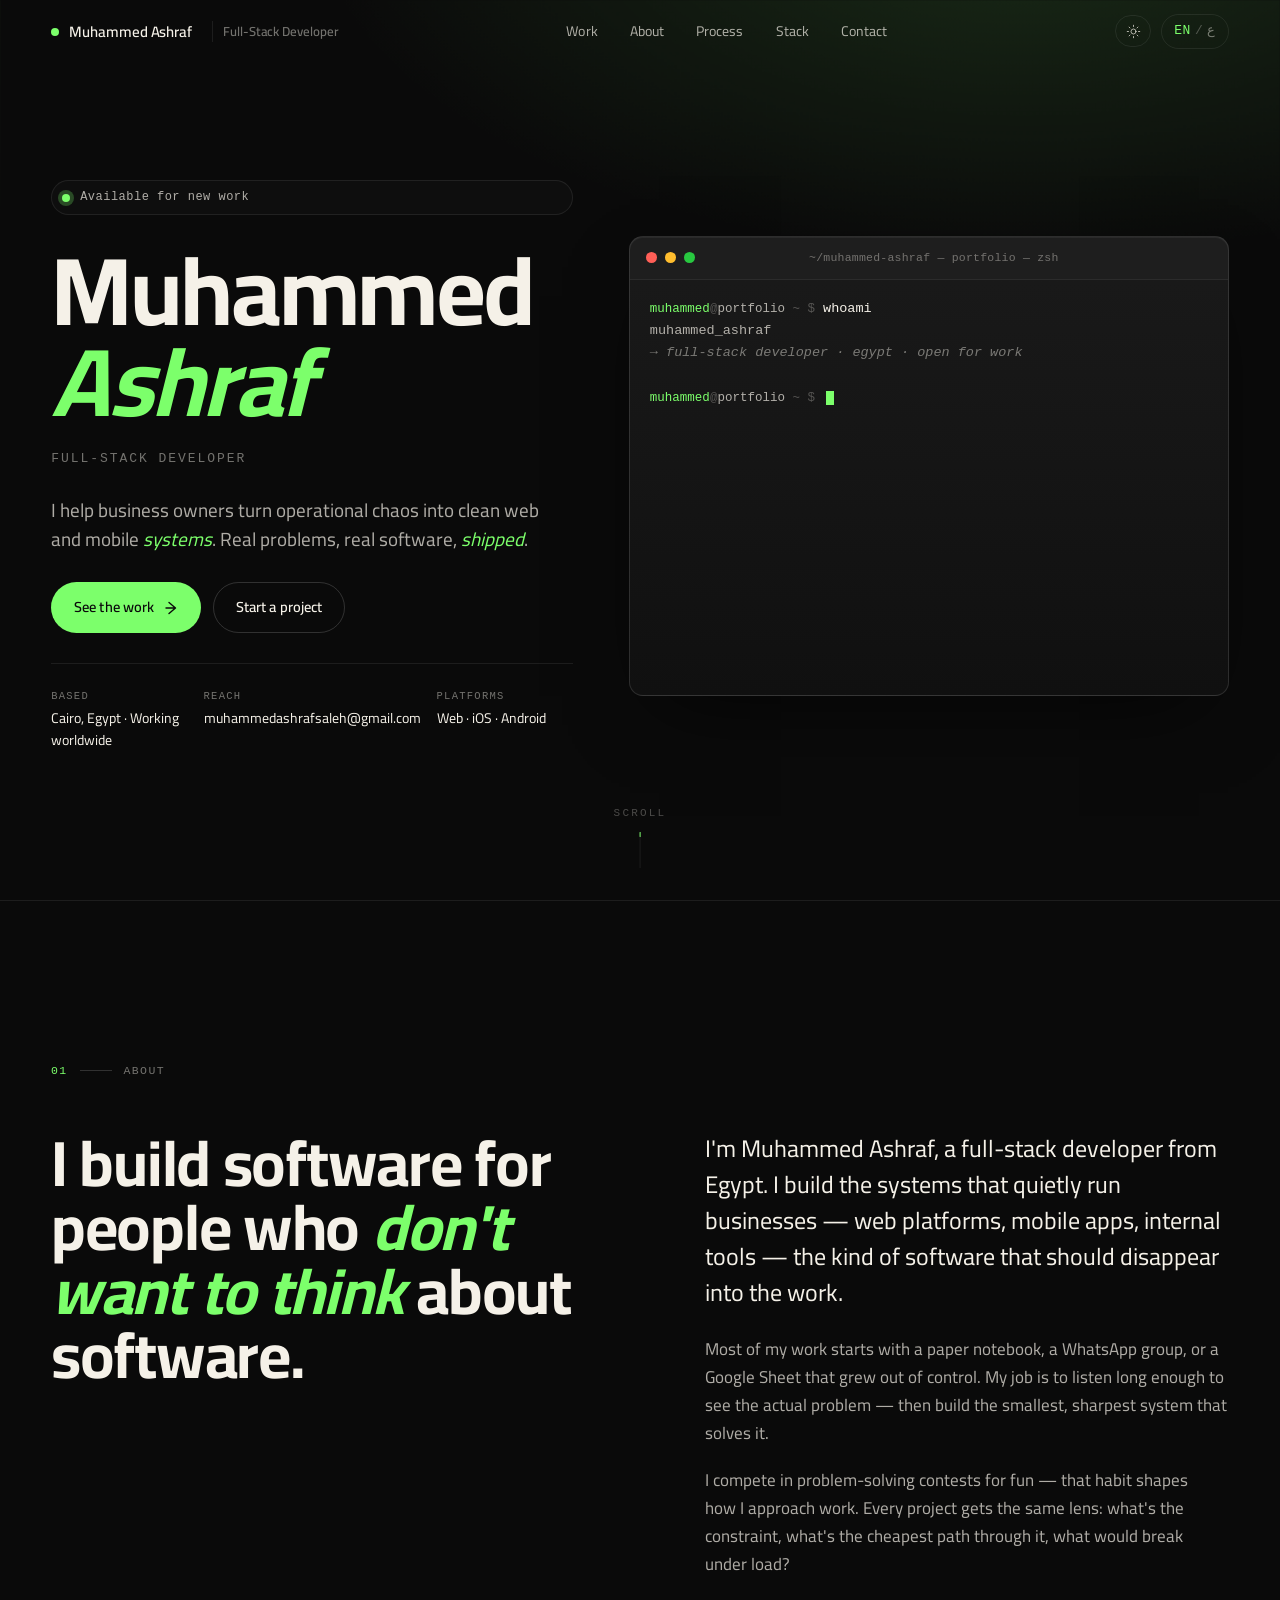
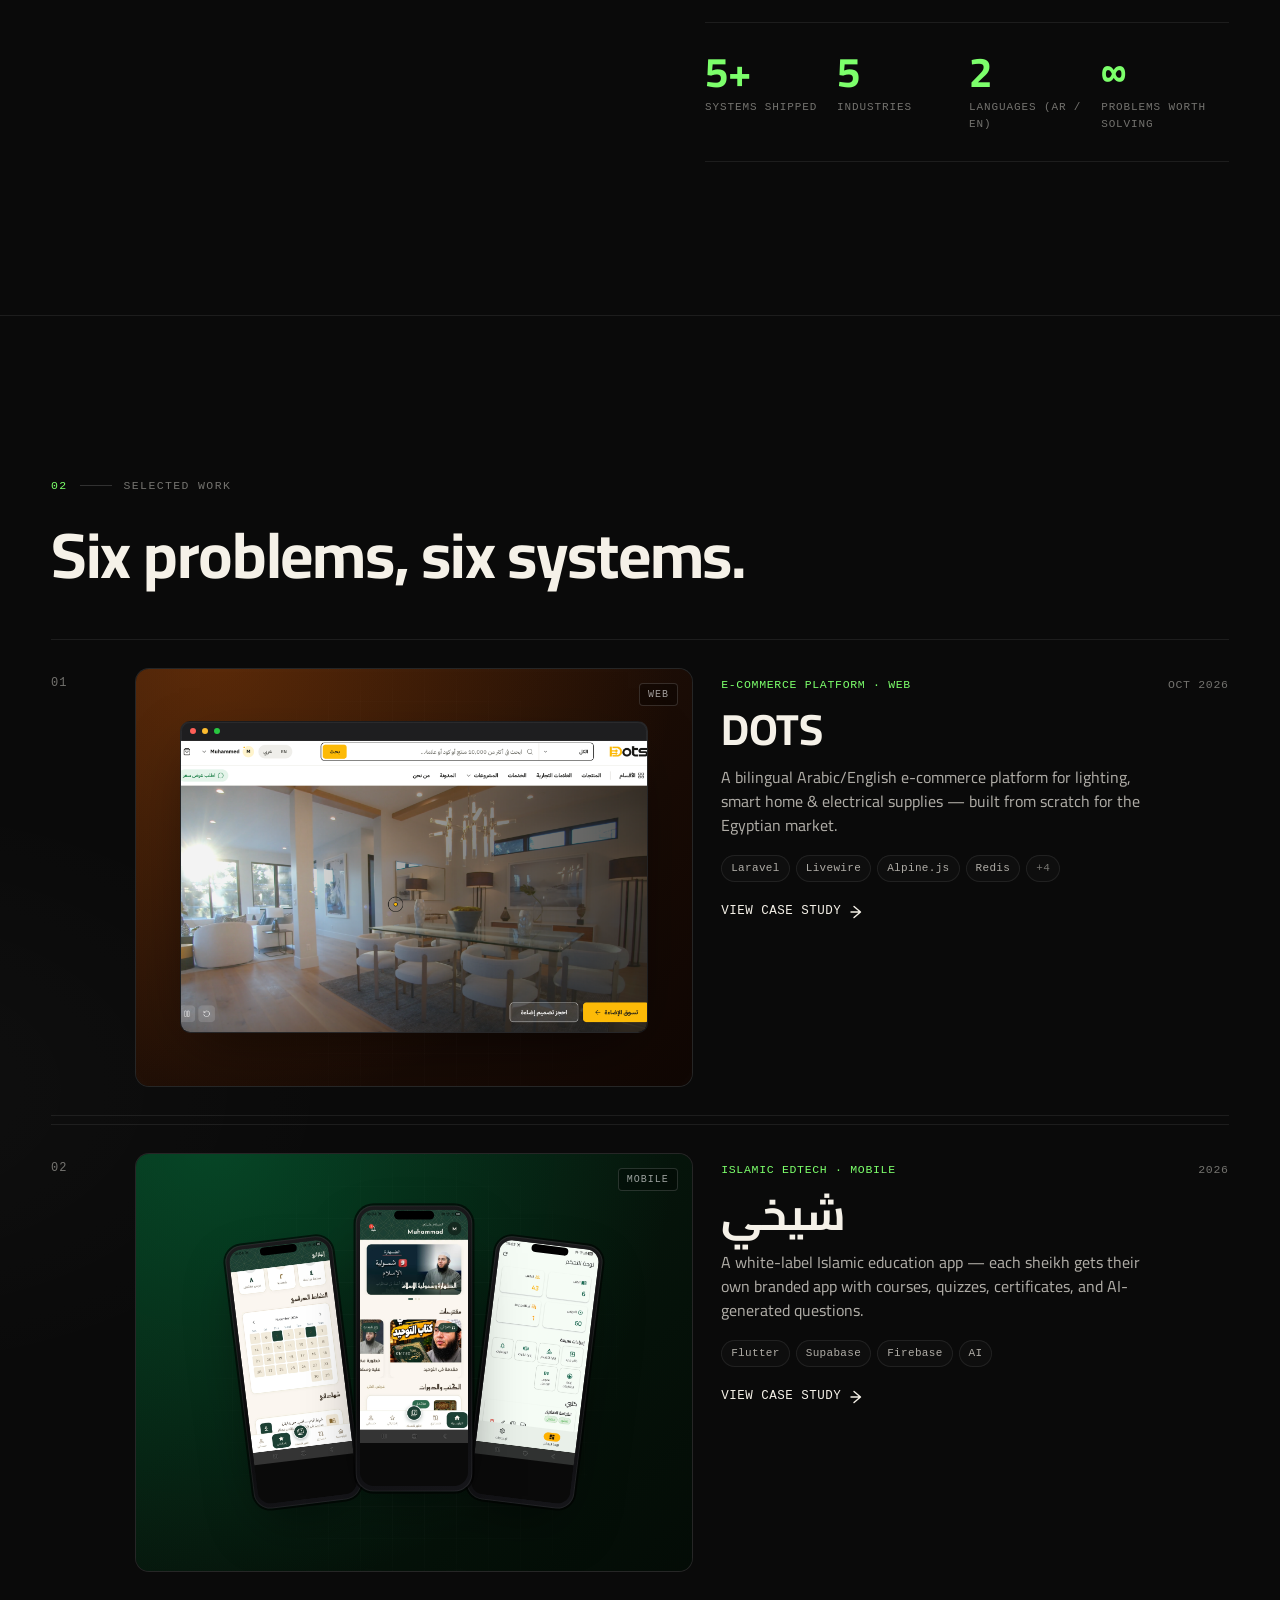
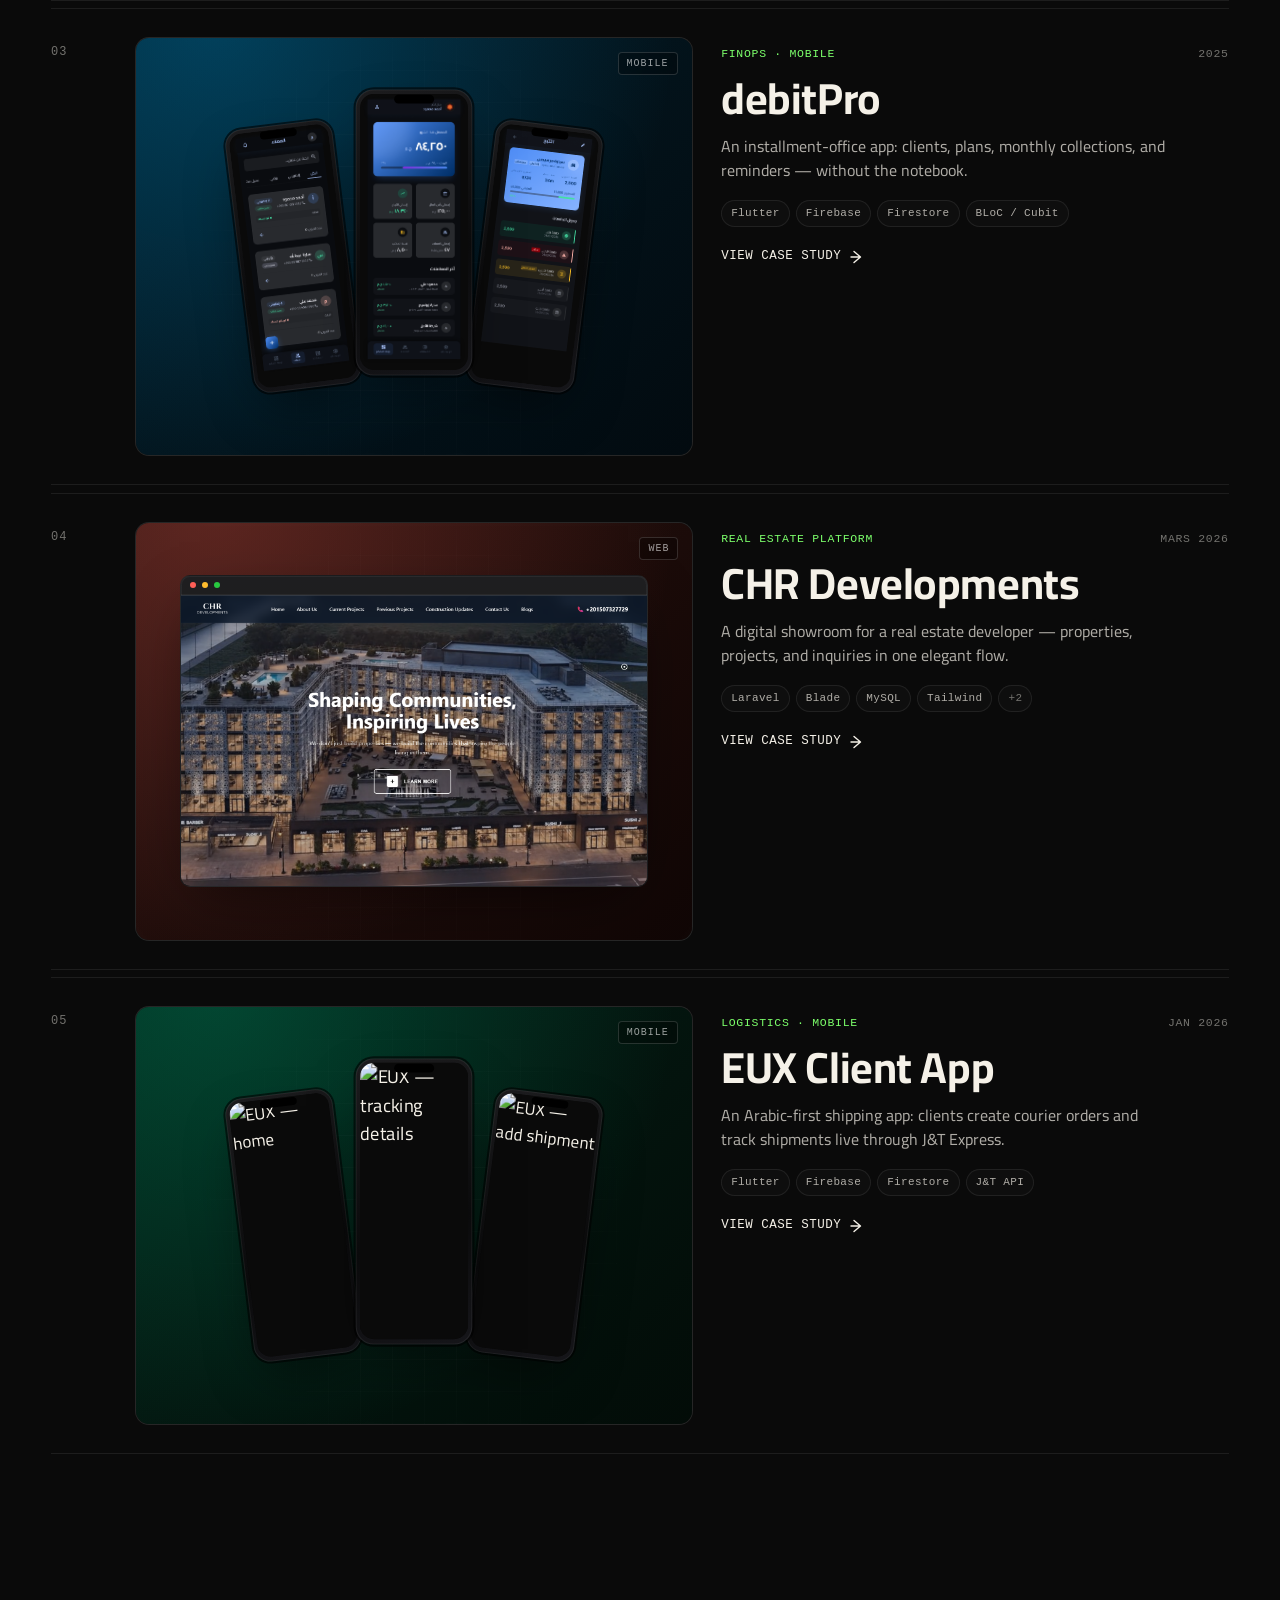
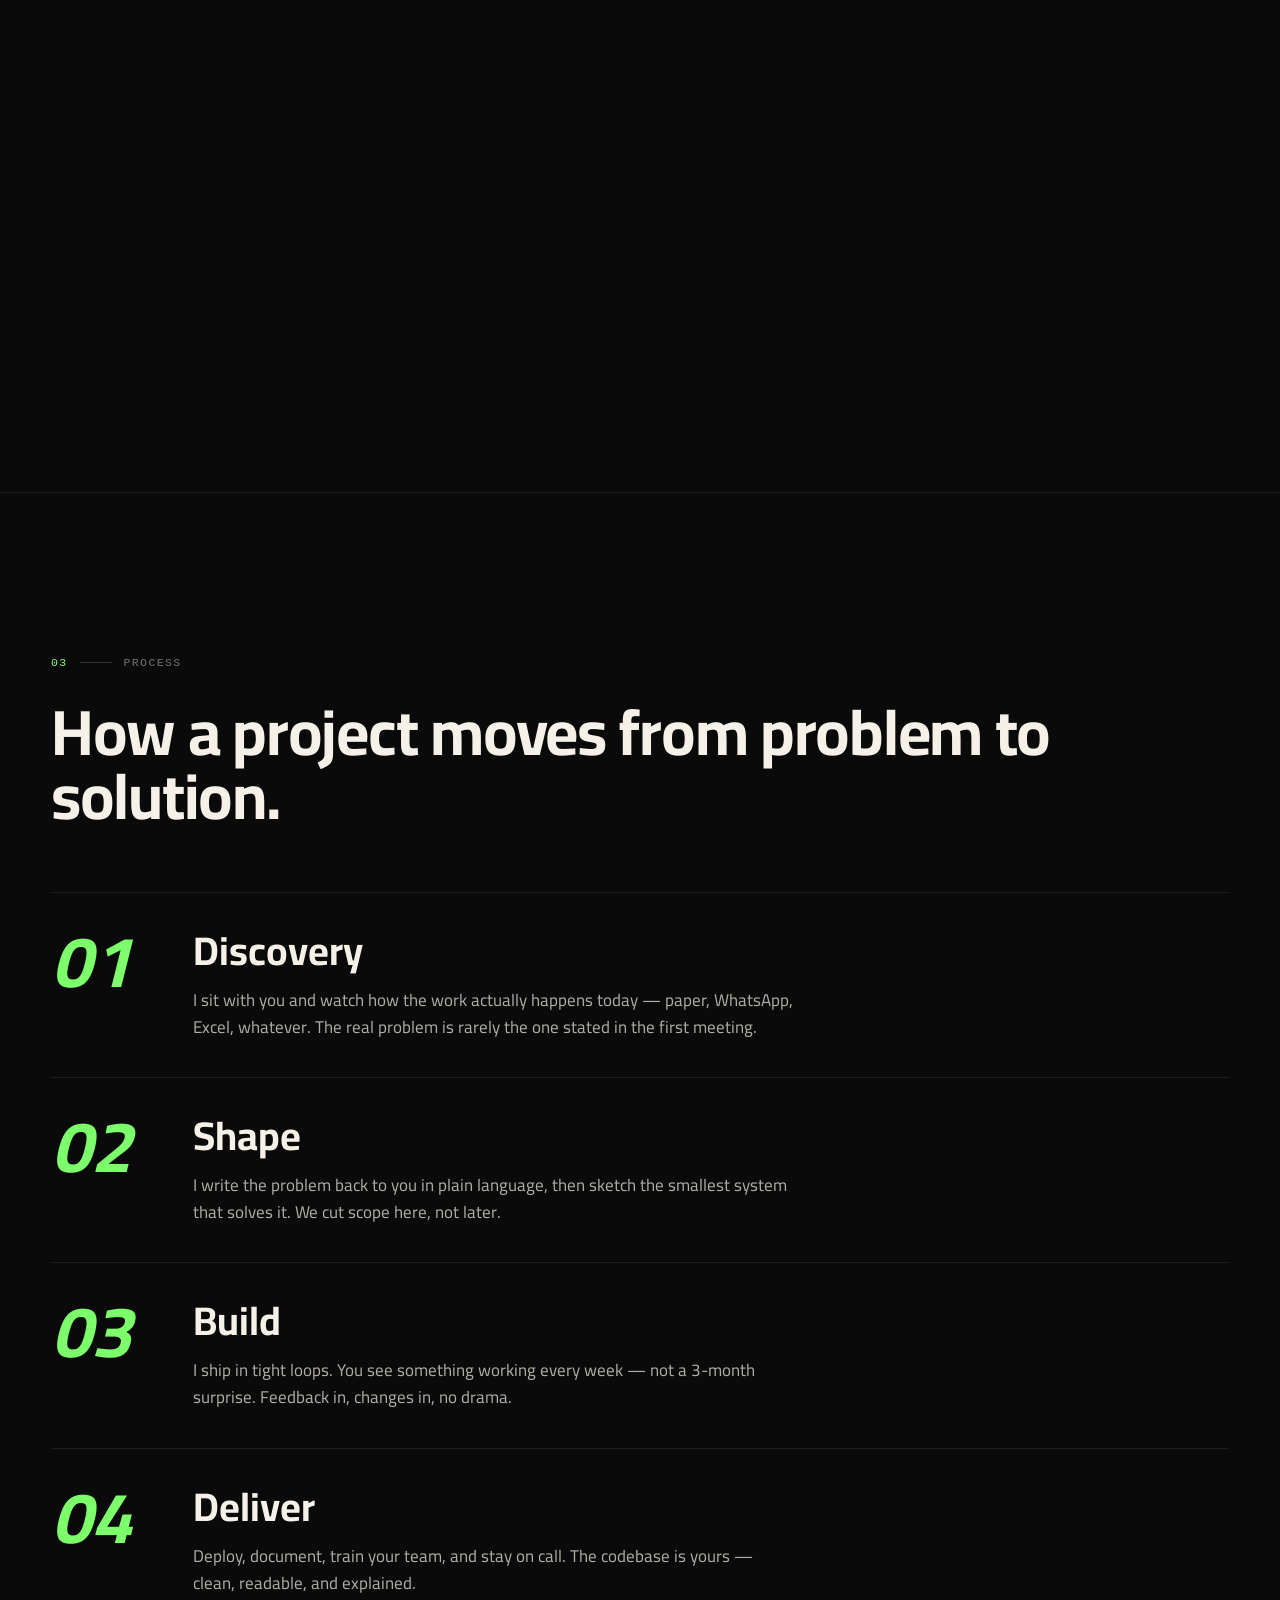
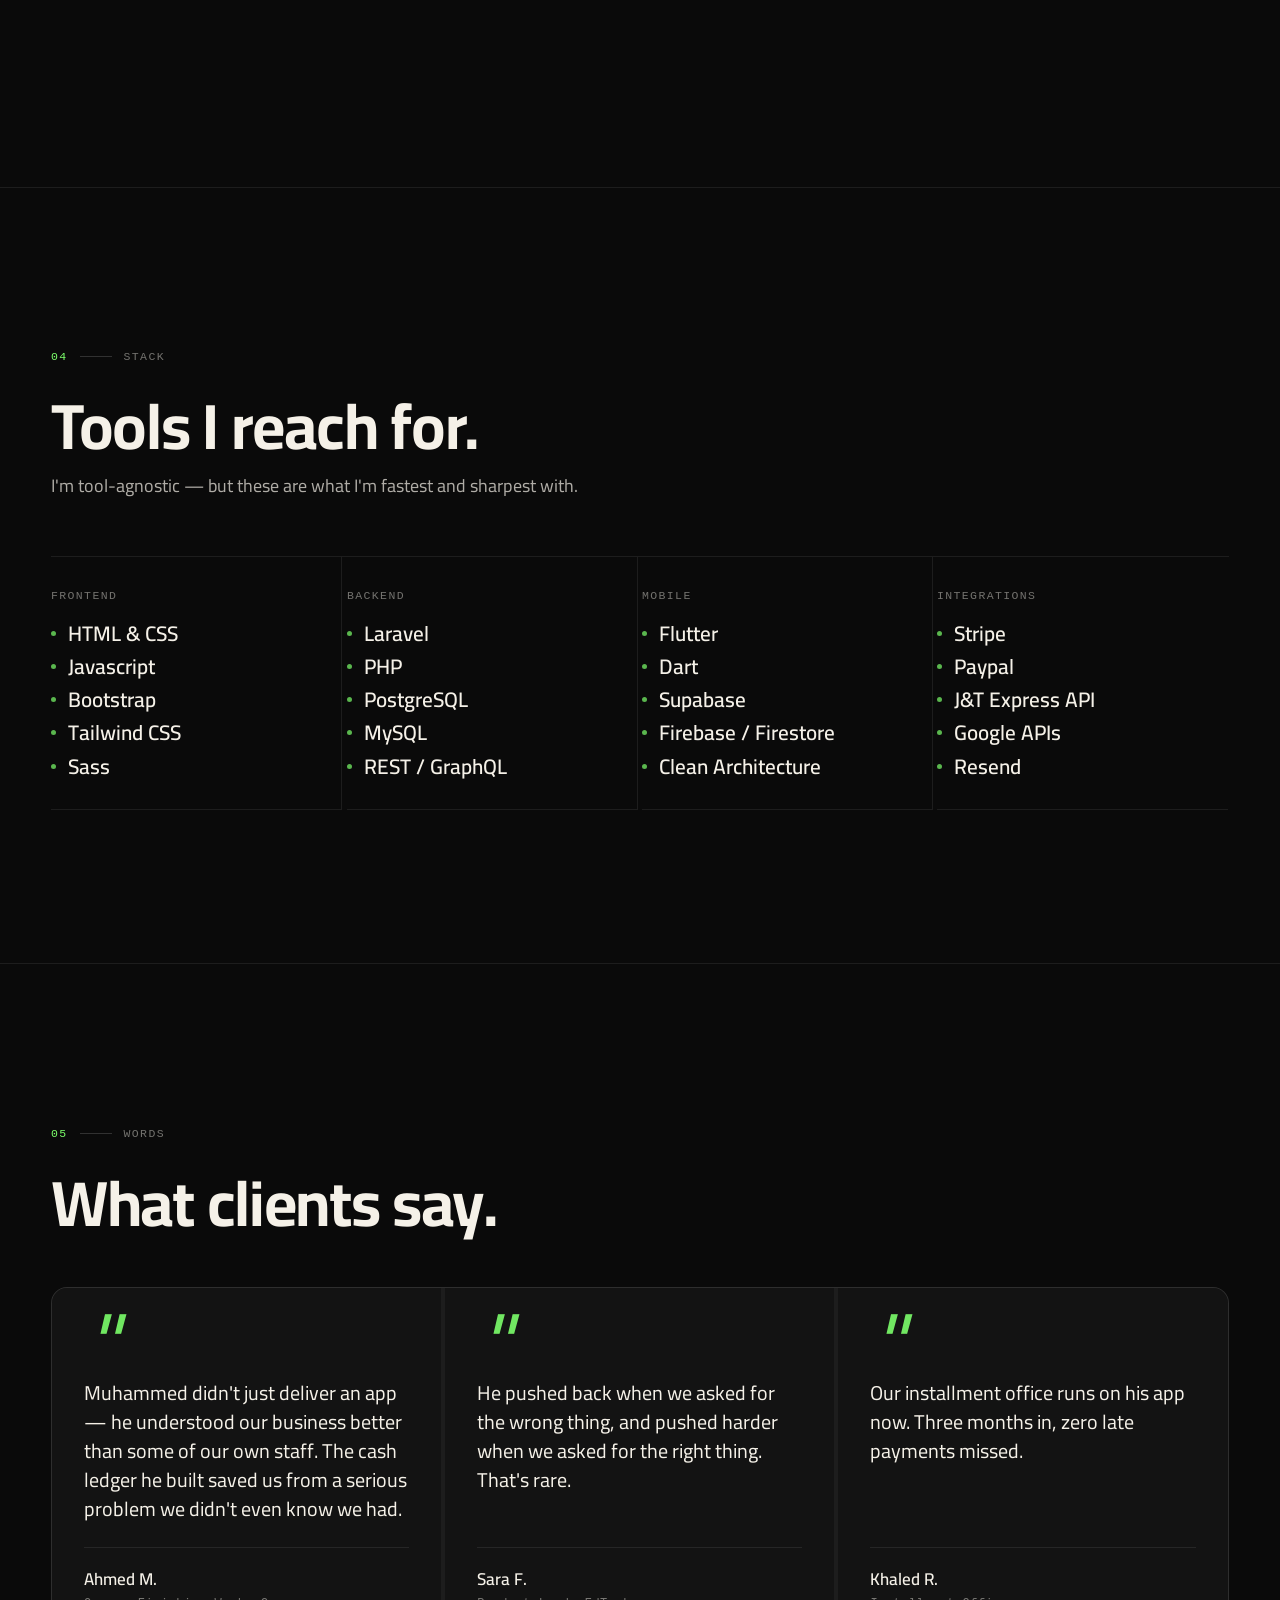
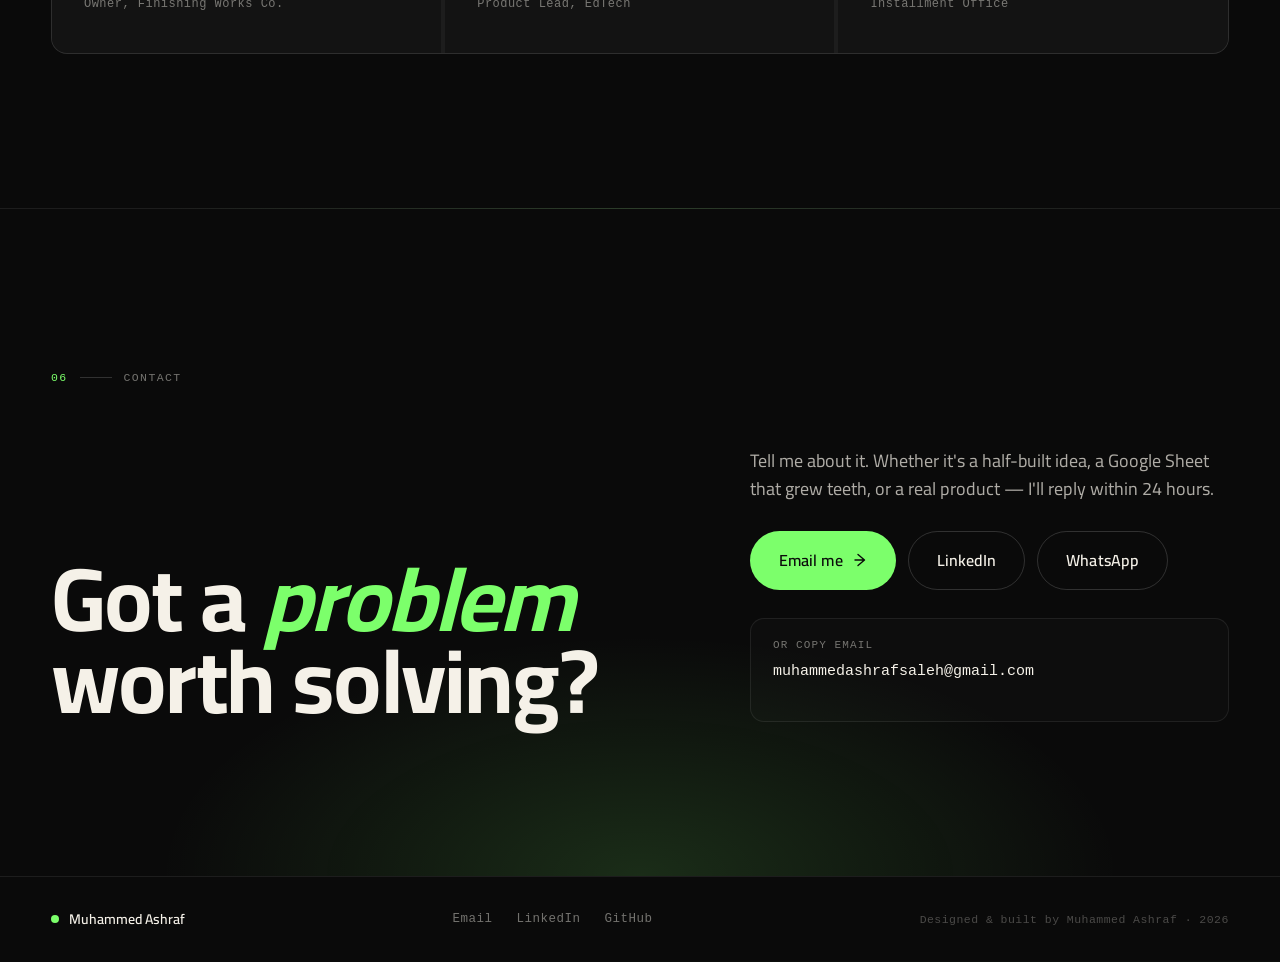
==== commit bb1b88c2: "Move EUX tracking GIF to center phone slot Co-Authored-By: Claude Sonnet 4.6 <noreply@anthropic.com>" ====
--- a/index.html
+++ b/index.html
@@ -482,17 +482,17 @@
                         <div class="phone-frame__bezel">
                           <div class="phone-frame__notch"></div>
                           <div class="phone-frame__screen">
+                            <img src="docs/EUX-Screens/home.jpeg" alt="EUX — home" class="phone-frame__shot">
+                          </div>
+                        </div>
+                      </div>
+                    </div>
+                    <div class="proj-cover__phone proj-cover__phone--center">
+                      <div class="phone-frame">
+                        <div class="phone-frame__bezel">
+                          <div class="phone-frame__notch"></div>
+                          <div class="phone-frame__screen">
                             <img src="docs/EUX-Screens/tracking_details.gif" alt="EUX — tracking details" class="phone-frame__shot">
-                          </div>
-                        </div>
-                      </div>
-                    </div>
-                    <div class="proj-cover__phone proj-cover__phone--center">
-                      <div class="phone-frame">
-                        <div class="phone-frame__bezel">
-                          <div class="phone-frame__notch"></div>
-                          <div class="phone-frame__screen">
-                            <img src="docs/EUX-Screens/home.jpeg" alt="EUX — home" class="phone-frame__shot">
                           </div>
                         </div>
                       </div>
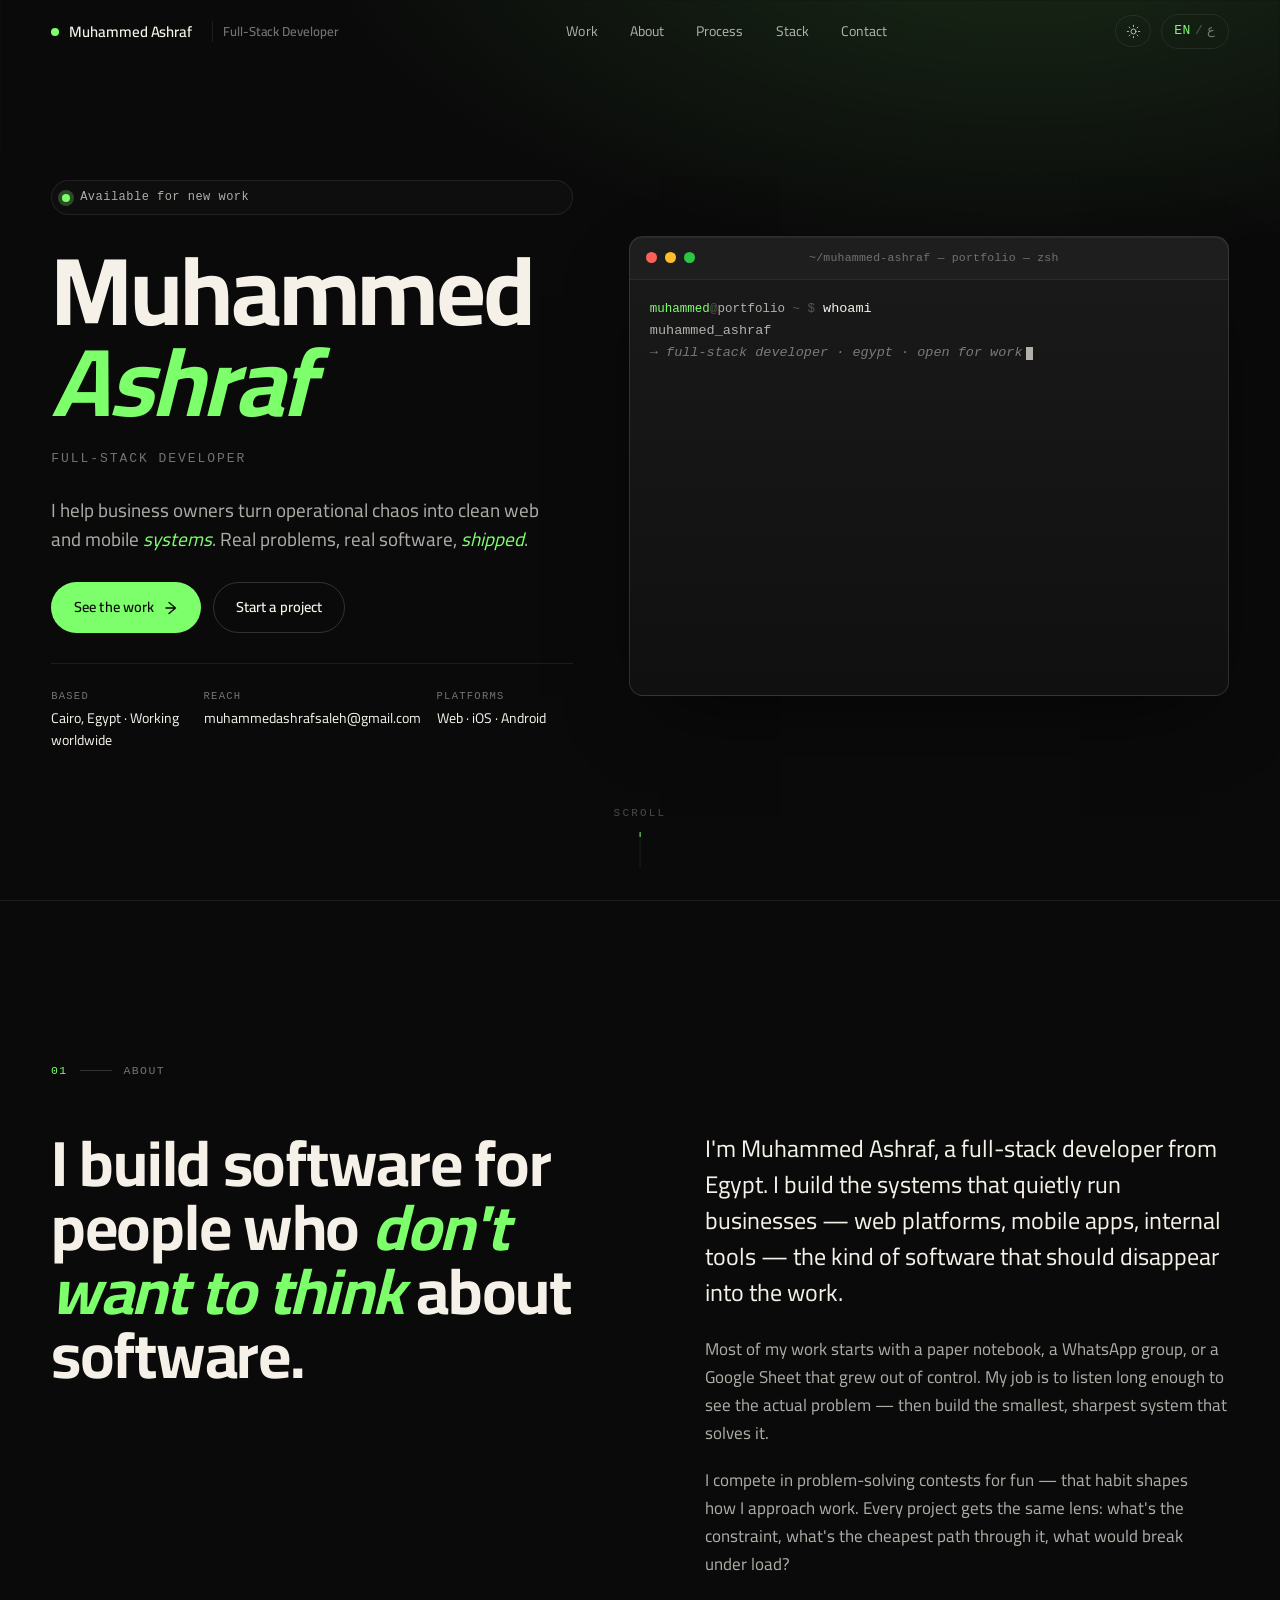
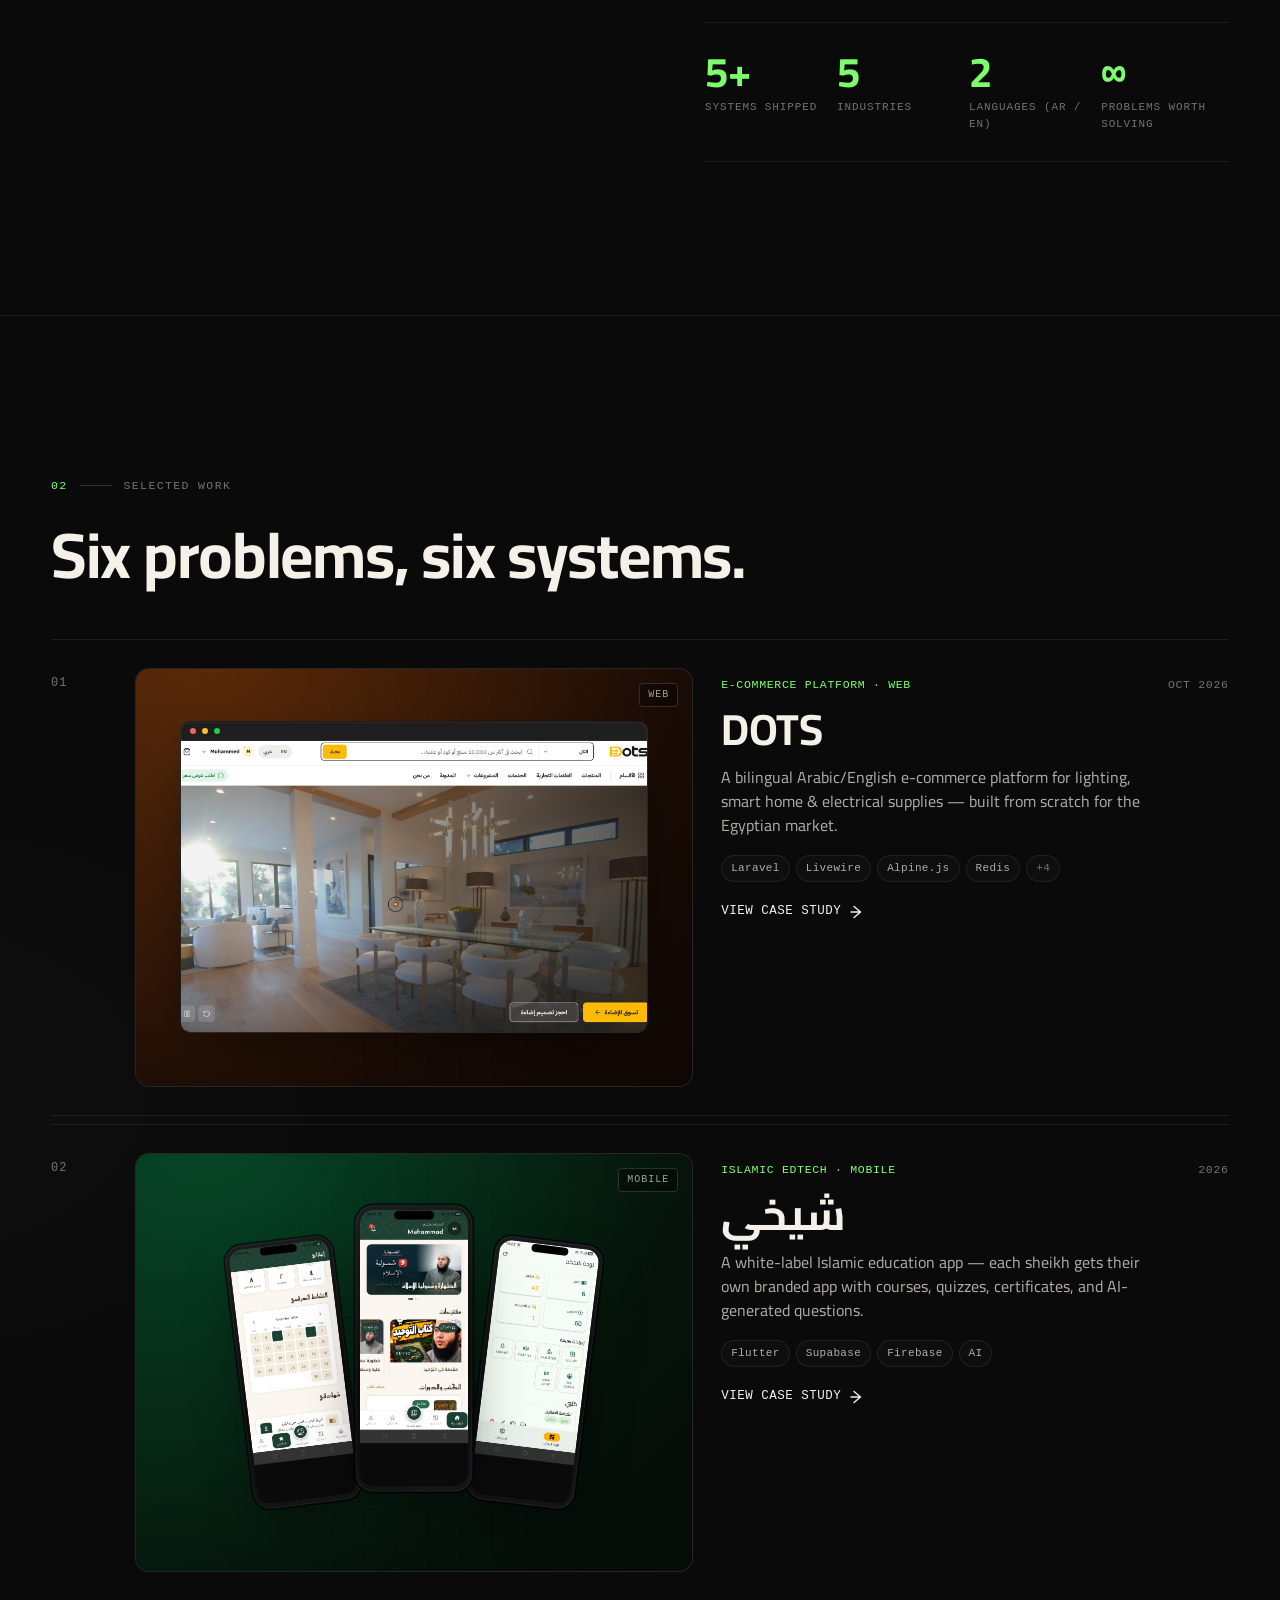
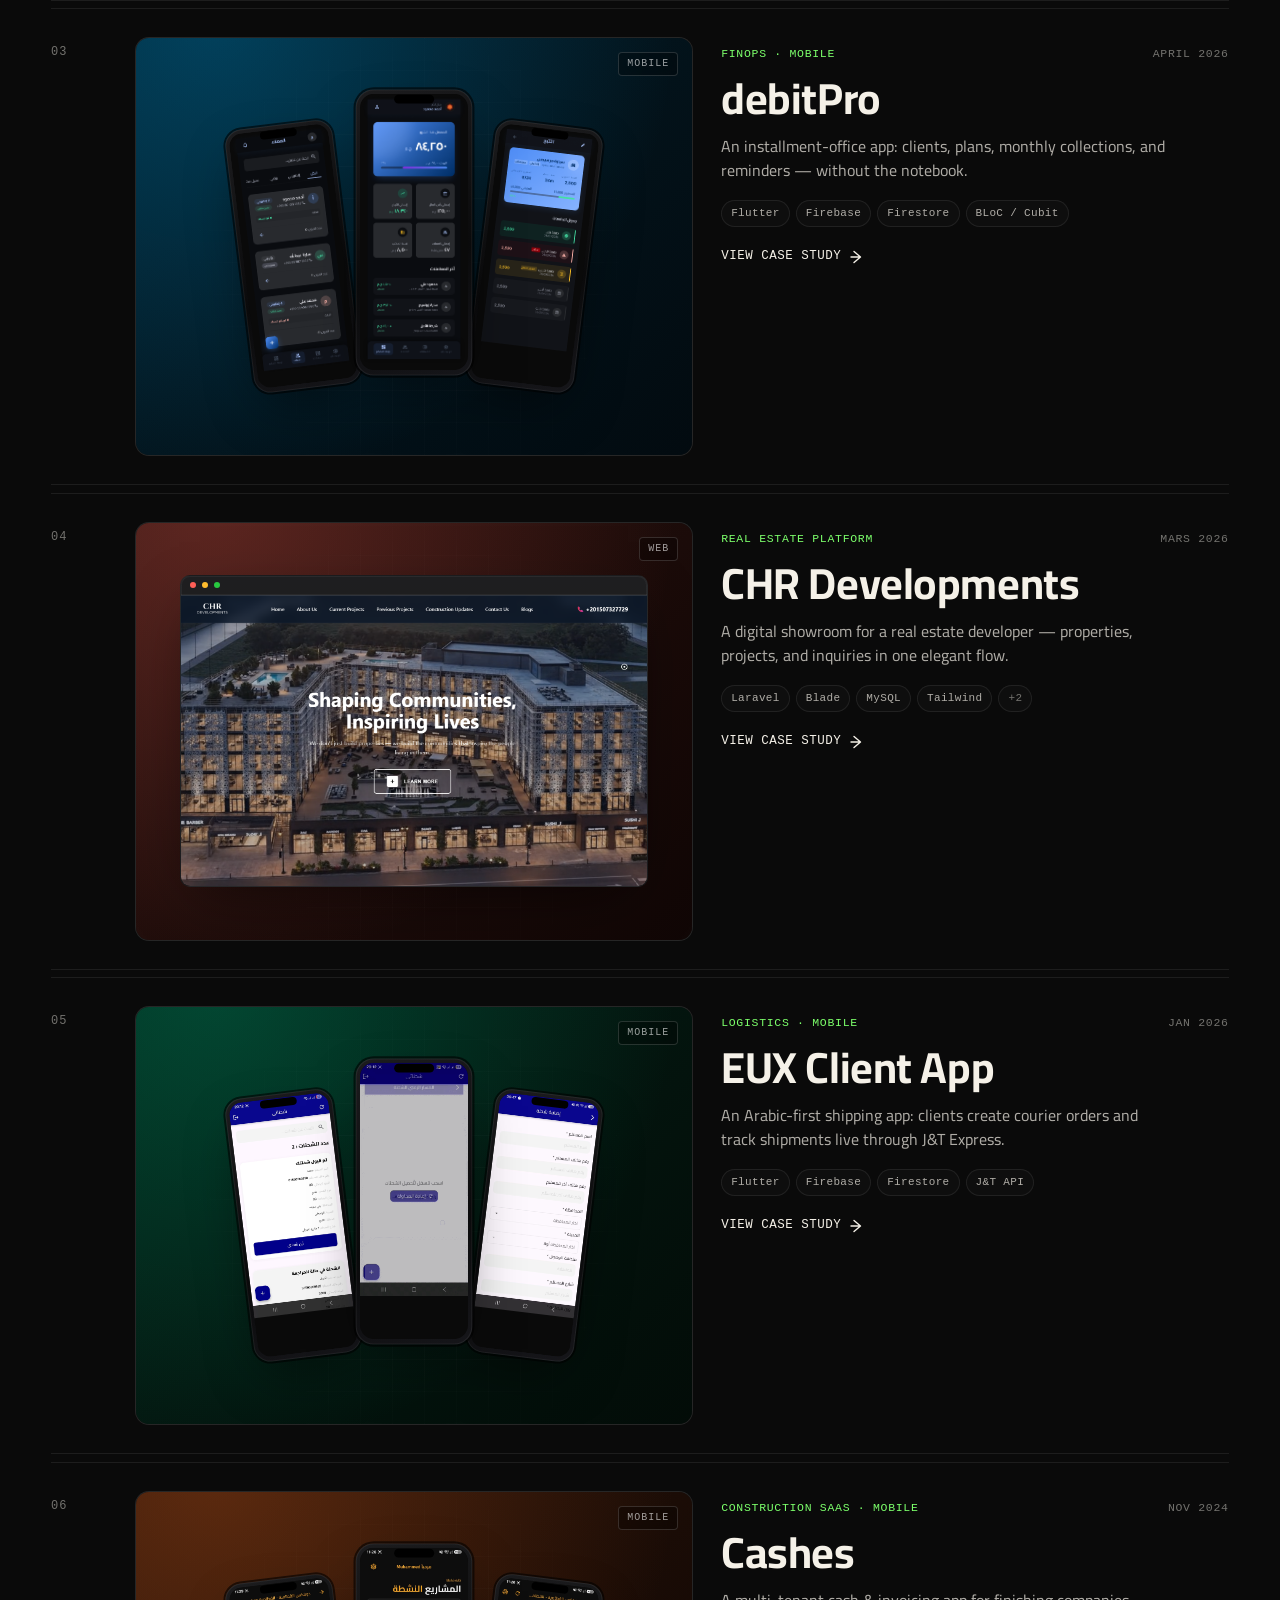
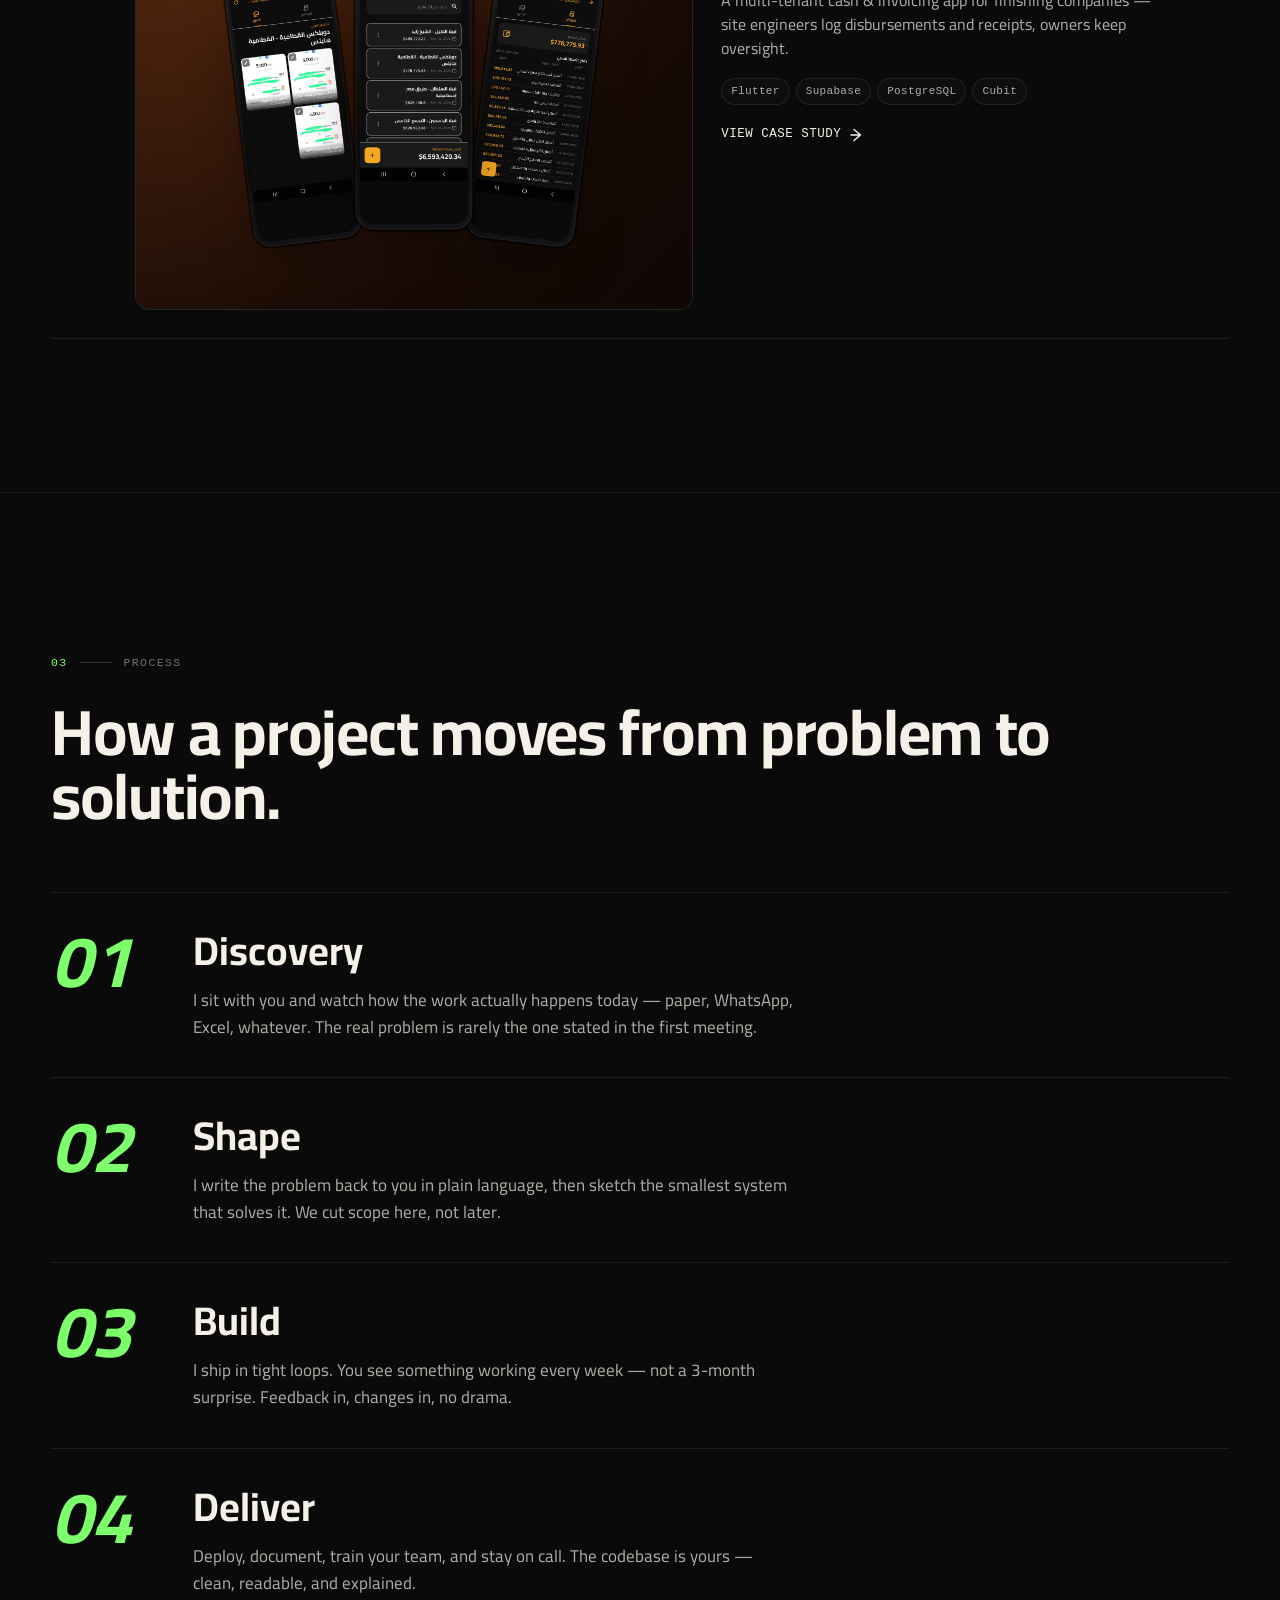
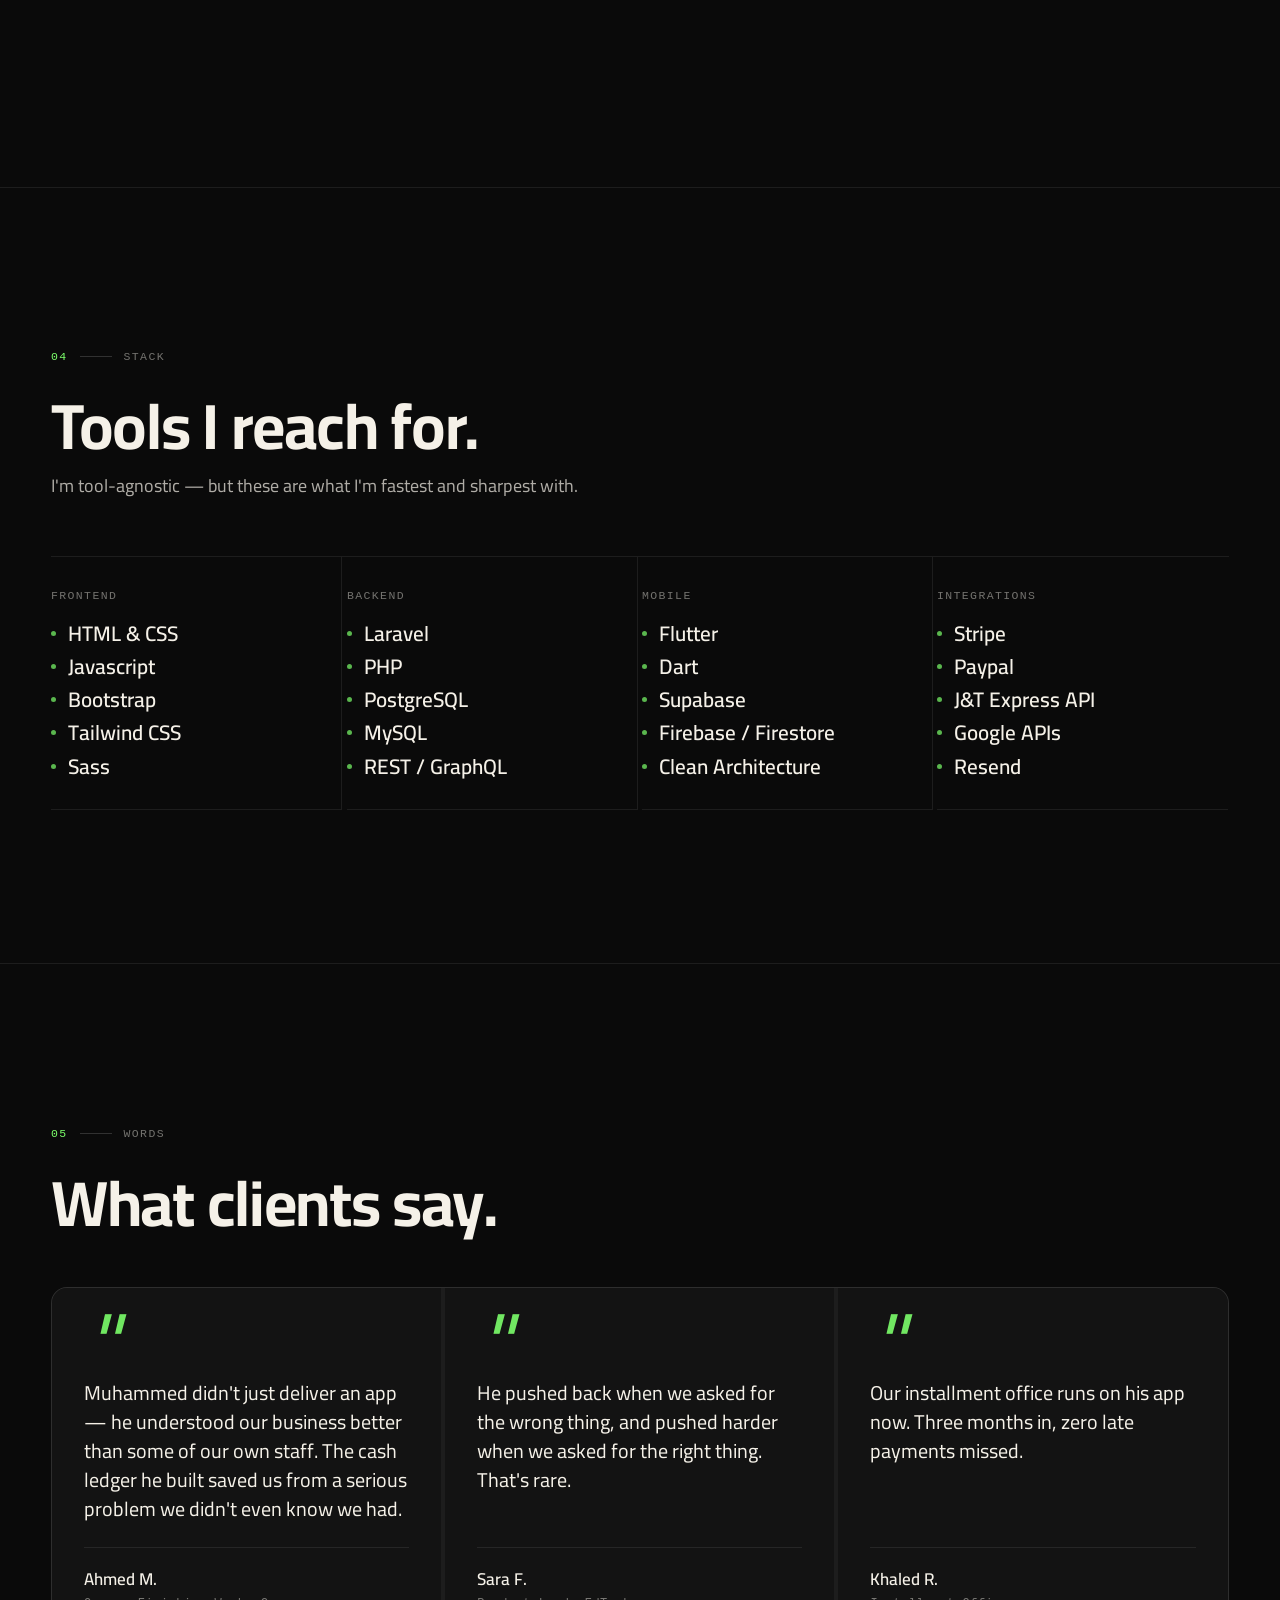
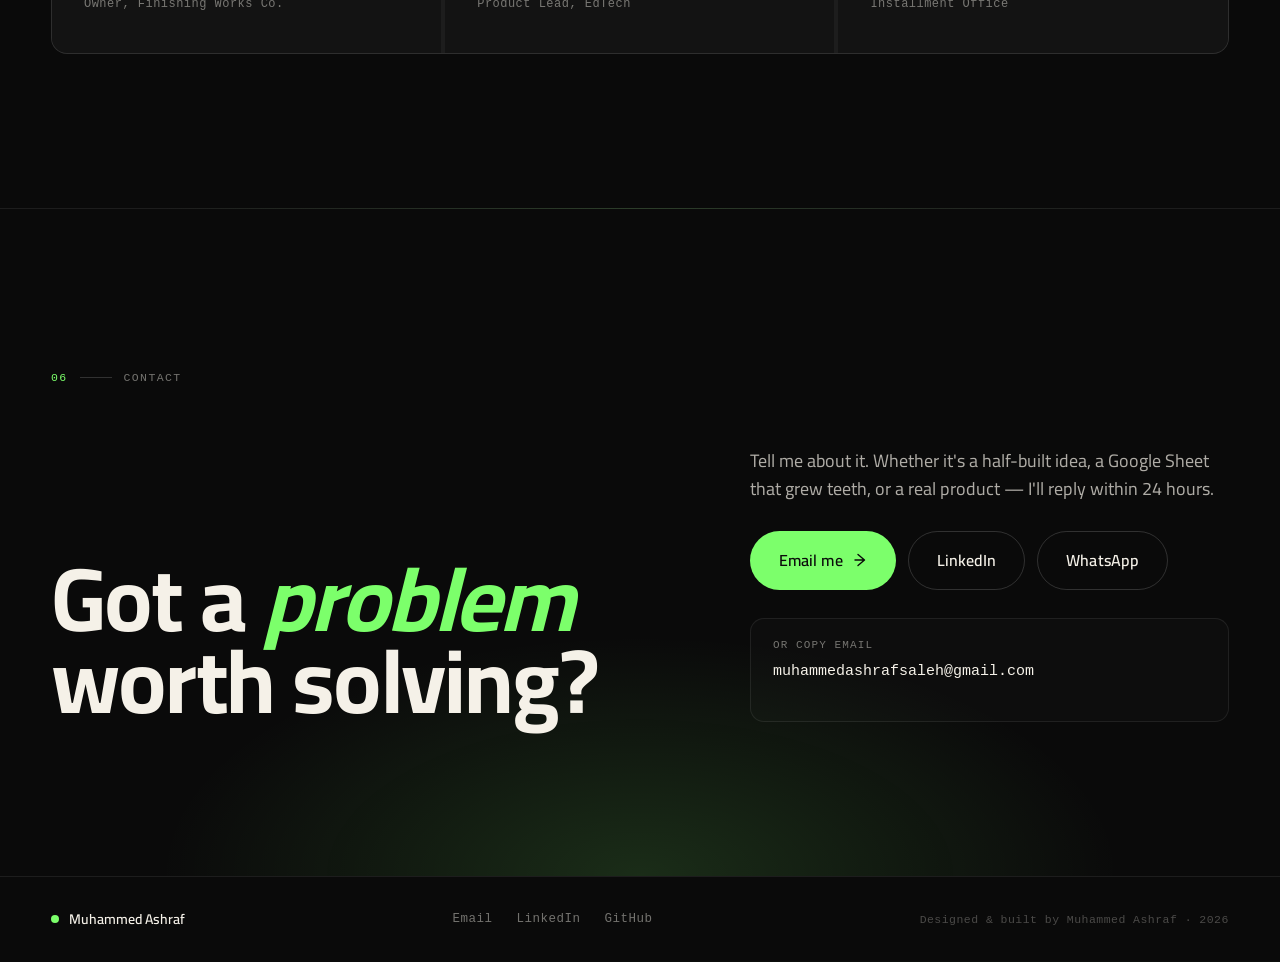
==== commit a5a925f5: "Update debitPro project date to April 2026 Co-Authored-By: Claude Sonnet 4.6 <noreply@anthropic.com>" ====
--- a/index.html
+++ b/index.html
@@ -399,7 +399,7 @@
               <div class="project-card__meta">
                 <div class="project-card__header">
                   <span class="project-card__category" data-i18n="dp.category">FinOps · Mobile</span>
-                  <span class="project-card__year">2025</span>
+                  <span class="project-card__year">April 2026</span>
                 </div>
                 <h3 class="project-card__title" data-i18n="dp.name">debitPro</h3>
                 <p class="project-card__tagline" data-i18n="dp.tagline">An installment-office app without the notebook.
